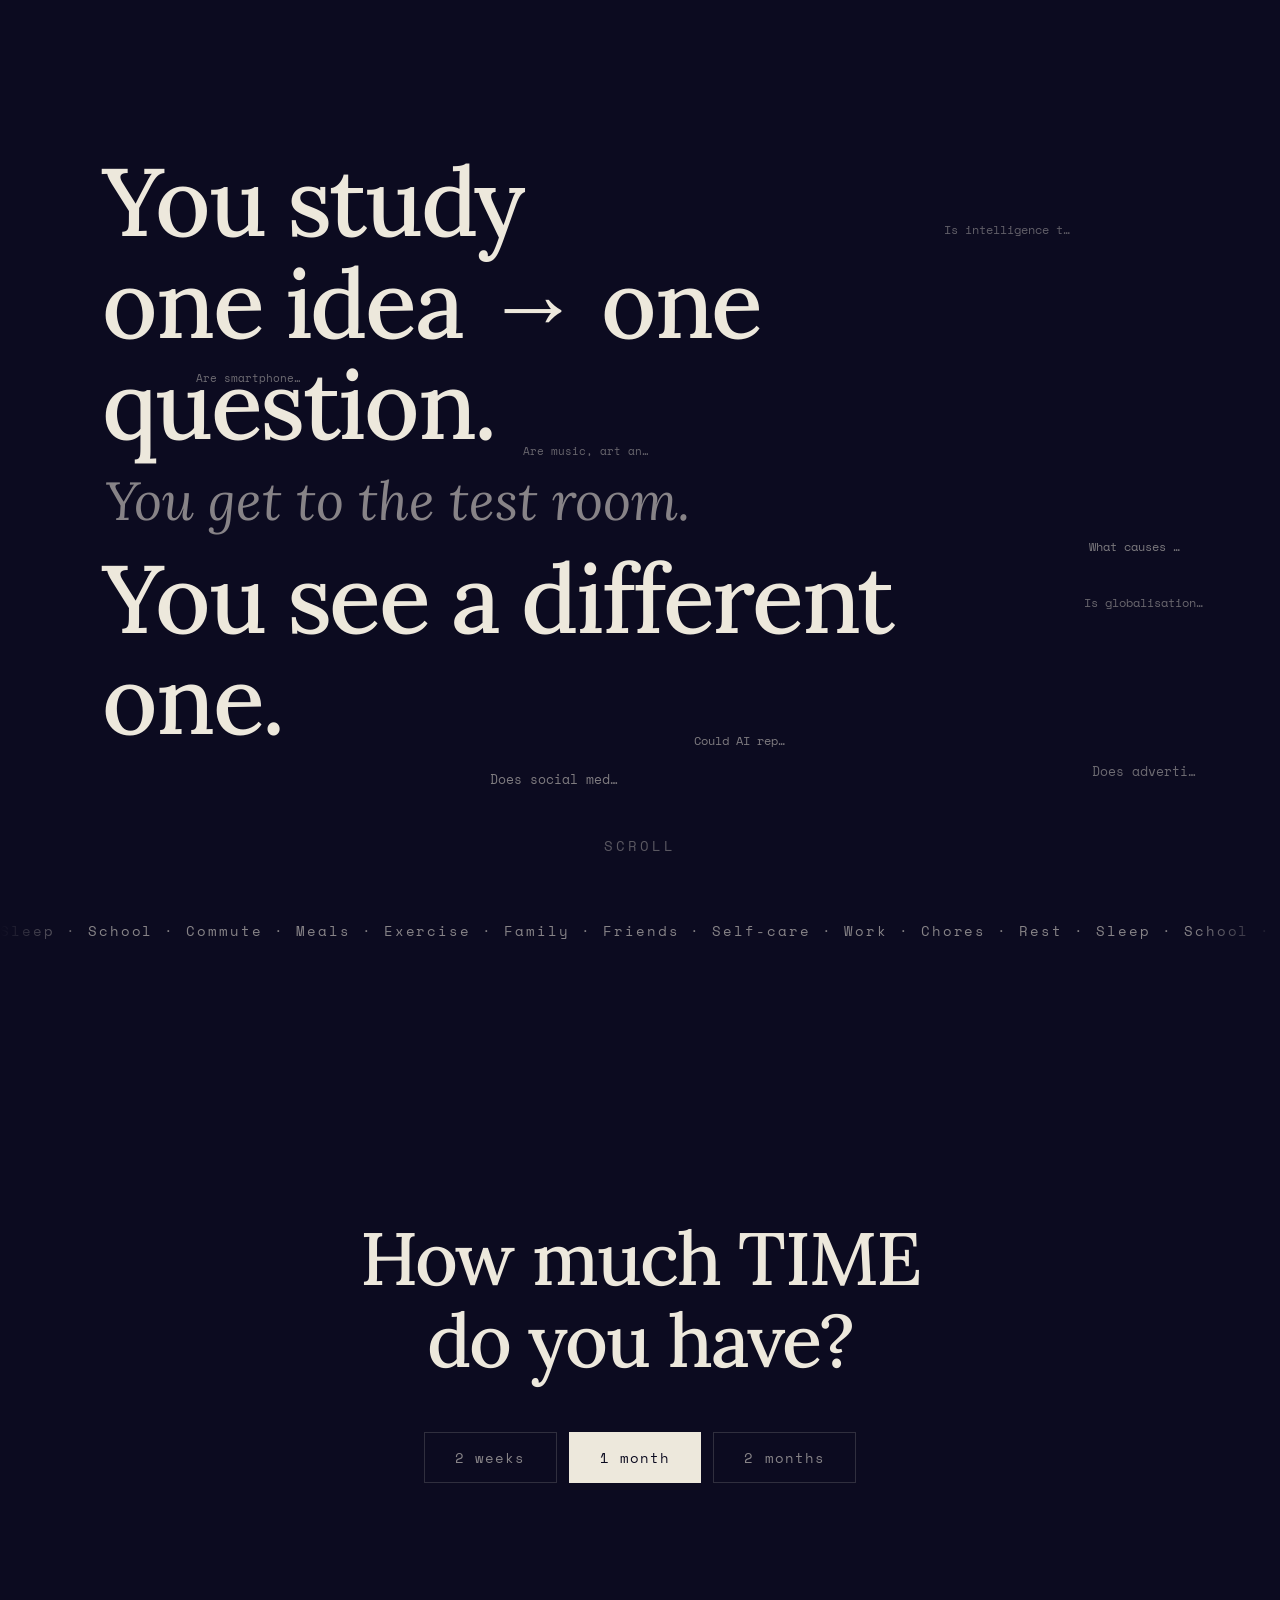
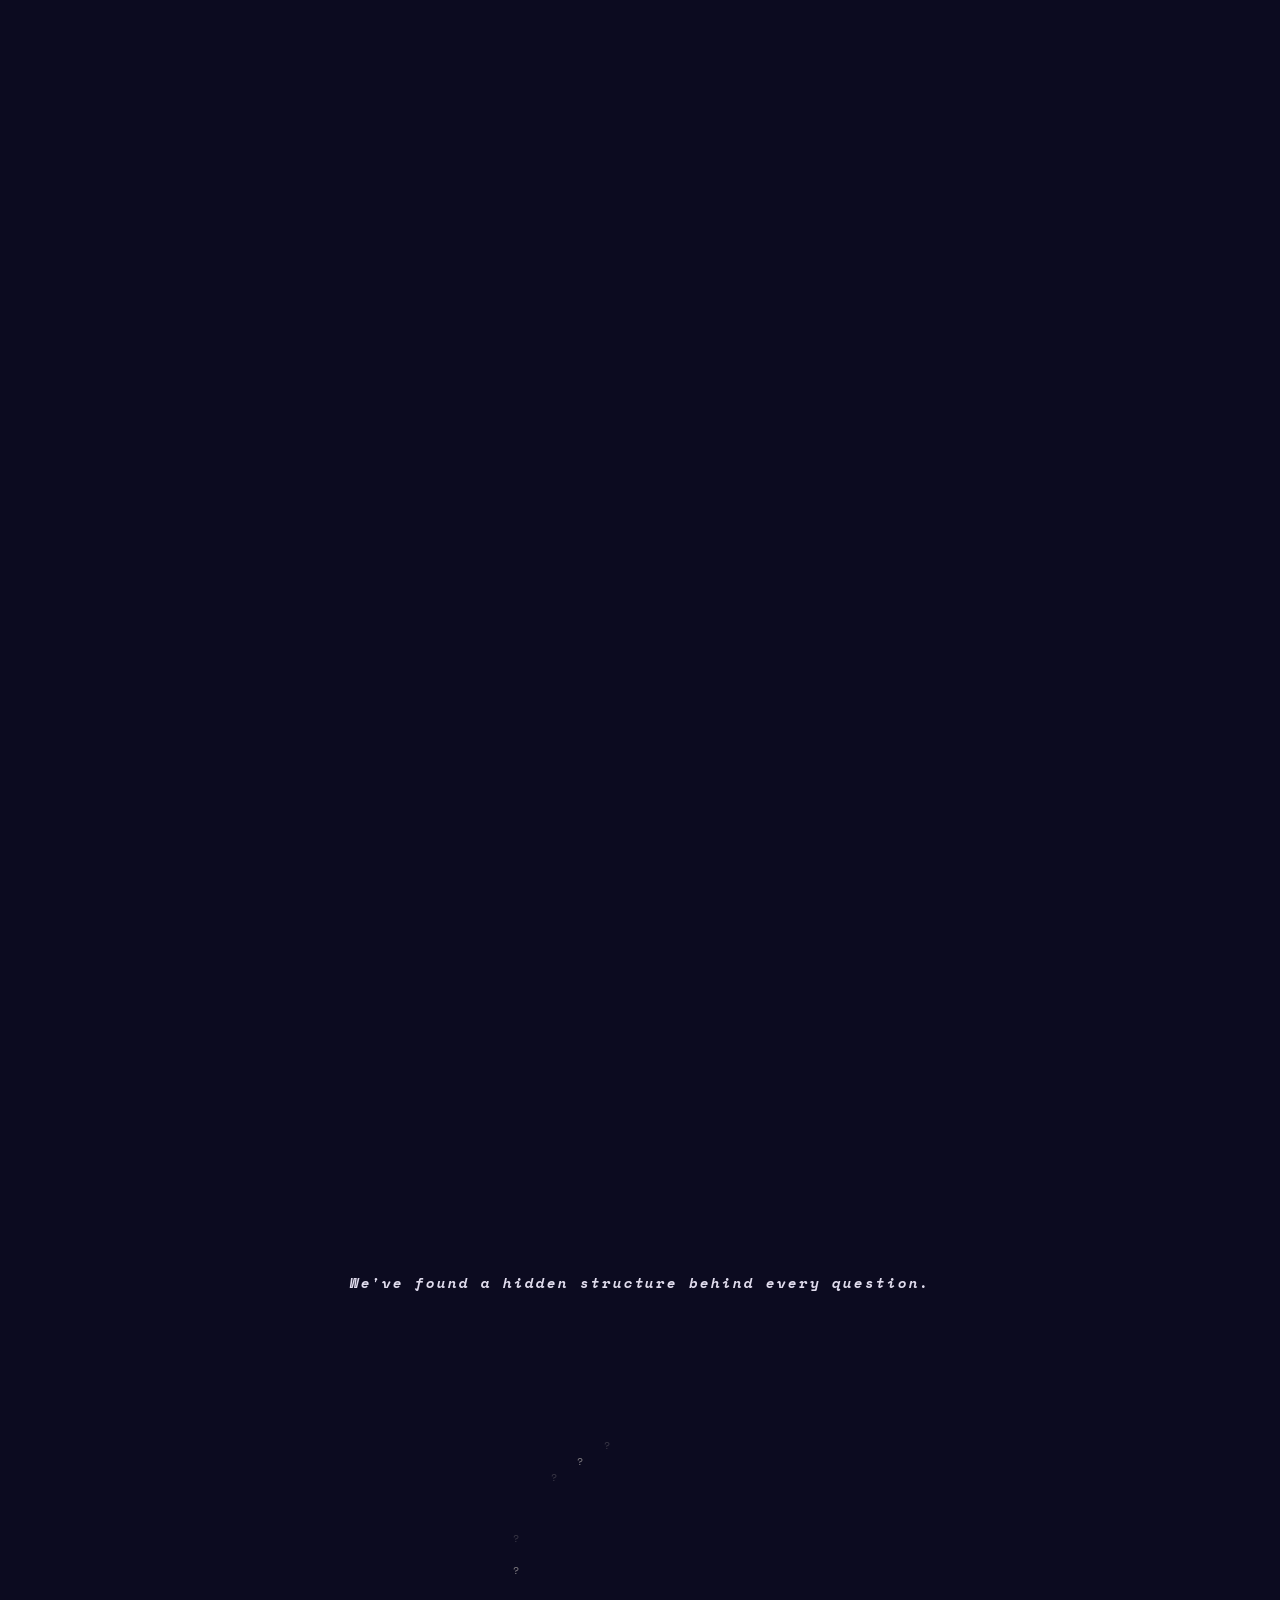
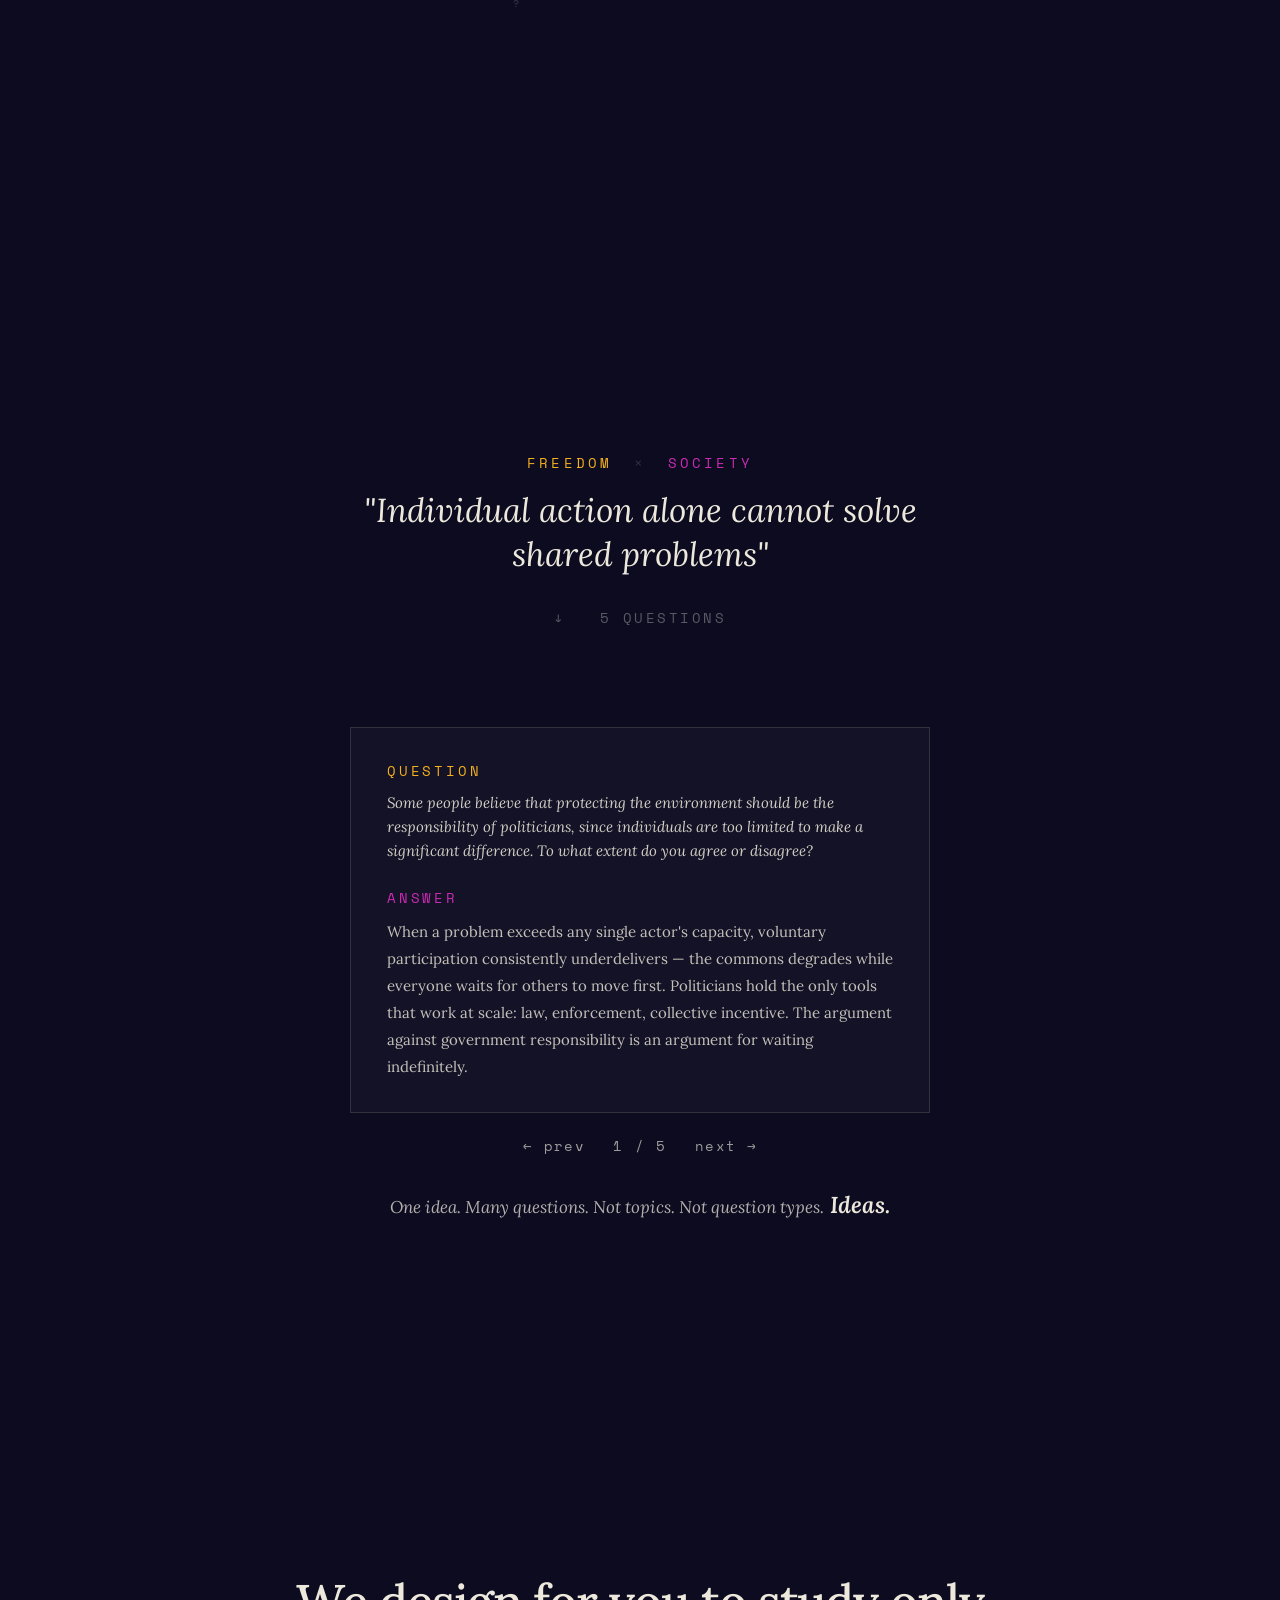
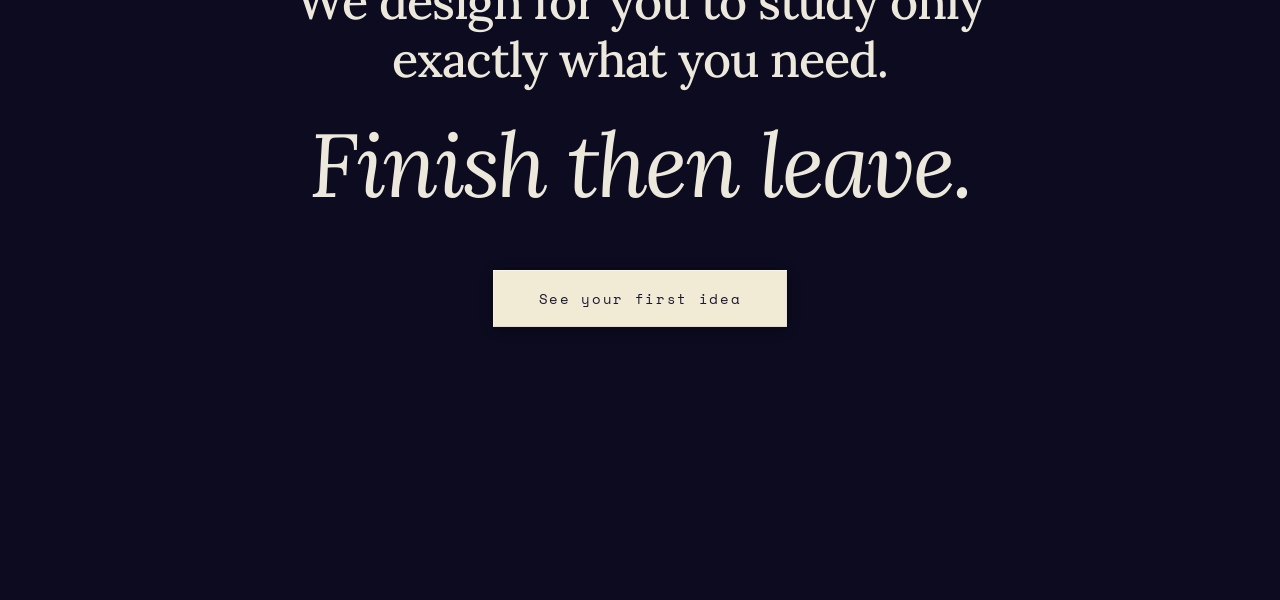
==== index.html @ 05ef92c5 "fix(ui): raise font floor to 14px, restore trap line break All 12-13px sizes → 14px; "You study" / "" ====
<!DOCTYPE html>
<html lang="en">
<head>
  <meta charset="UTF-8">
  <meta name="viewport" content="width=device-width, initial-scale=1.0">
  <title>Kaleido</title>
  <meta name="description" content="IELTS Writing Task 2: six forces, every question covered. A study plan built around the hidden structure underneath every exam question.">
  <meta property="og:type" content="website">
  <meta property="og:url" content="https://www.kaleido.study/">
  <meta property="og:title" content="Kaleido — IELTS Writing, structured.">
  <meta property="og:description" content="Hundreds of questions. Six forces. Now you know where everything belongs.">
  <meta name="twitter:card" content="summary">
  <meta name="twitter:title" content="Kaleido — IELTS Writing, structured.">
  <meta name="twitter:description" content="Hundreds of questions. Six forces. Now you know where everything belongs.">
  <link rel="preconnect" href="https://fonts.googleapis.com">
  <link rel="preconnect" href="https://fonts.gstatic.com" crossorigin>
  <link href="https://fonts.googleapis.com/css2?family=Lora:ital,wght@0,400;0,500;1,400;1,500&family=Space+Mono:ital,wght@0,400;0,700;1,400&display=swap" rel="stylesheet">
  <style>
    /* ══════════════════════════════════════════════════
       RESET & TOKENS
    ══════════════════════════════════════════════════ */
    *, *::before, *::after { box-sizing: border-box; margin: 0; padding: 0; }

    :root {
      --bg:        #0C0B20;
      --text:      #EDE8DC;
      --mid:       rgba(237,232,220,0.55);
      --dim:       rgba(237,232,220,0.35);
      --dimmer:    rgba(237,232,220,0.16);

      /* Force colors — first appear at ④ Snap */
      --freedom:     #F5B020;
      --technology:  #FF2D6A;
      --money:       #F26B2B;
      --environment: #00D4C0;
      --tradition:   #6B28BE;
      --society:     #CC2BB5;

      --serif: 'Lora', Georgia, serif;
      --mono:  'Space Mono', 'Courier New', monospace;
    }

    html { scroll-behavior: smooth; }

    body {
      background: var(--bg);
      color: var(--text);
      font-family: var(--serif);
      overflow-x: hidden;
      -webkit-font-smoothing: antialiased;
    }

    /* ══════════════════════════════════════════════════
       CANVAS LAYER  (particle system added Step 2)
    ══════════════════════════════════════════════════ */
    #canvas-layer {
      position: fixed;
      inset: 0;
      z-index: 0;
      pointer-events: none;
      opacity: 1;
      transition: opacity 1s ease;
    }
    #canvas-layer.dimmed { opacity: 0.35; }
    #canvas-layer.hidden { opacity: 0; }

    /* ══════════════════════════════════════════════════
       SECTIONS  — each exactly one viewport
    ══════════════════════════════════════════════════ */
    section {
      position: relative;
      z-index: 1;
      height: 100vh;
      display: flex;
      flex-direction: column;
      align-items: center;
      justify-content: center;
      overflow: hidden;
    }

    /* ══════════════════════════════════════════════════
       SCROLL REVEAL
    ══════════════════════════════════════════════════ */
    .reveal {
      opacity: 0;
      transform: translateY(18px);
      transition: opacity 0.75s ease, transform 0.75s ease;
    }
    .reveal.visible {
      opacity: 1;
      transform: none;
    }
    .reveal-delay-1 { transition-delay: 0.15s; }
    .reveal-delay-2 { transition-delay: 0.30s; }
    .reveal-delay-3 { transition-delay: 0.48s; }

    /* ══════════════════════════════════════════════════
       ① TRAP
    ══════════════════════════════════════════════════ */
    #trap {
      align-items: flex-start;
      padding: 0 max(8vw, 48px);
    }

    .trap-lines { max-width: 960px; }

    .trap-line { display: block; line-height: 1.06; }

    .trap-line--big {
      font-size: clamp(52px, 7.5vw, 110px);
      font-weight: 500;
      letter-spacing: -0.025em;
    }

    .trap-line--breath {
      font-size: clamp(30px, 4.2vw, 62px);
      font-style: italic;
      font-weight: 400;
      color: var(--mid);
      margin: 0.32em 0;
      padding-left: 0.05em;
    }

    .scroll-cue {
      position: absolute;
      bottom: 44px;
      left: 50%;
      transform: translateX(-50%);
      font-family: var(--mono);
      font-size: 14px;
      color: var(--dim);
      letter-spacing: 0.22em;
      text-transform: uppercase;
      animation: cue-pulse 2.8s ease-in-out infinite;
    }
    @keyframes cue-pulse {
      0%, 100% { opacity: 0.3; }
      50%       { opacity: 0.8; }
    }

    /* ══════════════════════════════════════════════════
       ② WOUND
    ══════════════════════════════════════════════════ */
    #wound { justify-content: center; }

    .ticker-rail {
      position: absolute;
      top: 0; left: 0; right: 0;
      padding: 20px 0;
      overflow: hidden;
      mask-image: linear-gradient(to right, transparent 0%, black 7%, black 93%, transparent 100%);
      -webkit-mask-image: linear-gradient(to right, transparent 0%, black 7%, black 93%, transparent 100%);
    }

    .ticker-track {
      display: inline-flex;
      white-space: nowrap;
      animation: ticker 26s linear infinite;
    }

    .ticker-item {
      font-family: var(--mono);
      font-size: 14px;
      letter-spacing: 0.14em;
      color: rgba(237,232,220,0.55);
    }

    @keyframes ticker { to { transform: translateX(-50%); } }

    .wound-body { text-align: center; padding: 0 6vw; }

    .wound-q {
      font-size: clamp(38px, 5.8vw, 78px);
      font-weight: 500;
      letter-spacing: -0.025em;
      line-height: 1.1;
      margin-bottom: 52px;
    }

    .time-btns {
      display: flex;
      gap: 12px;
      justify-content: center;
      flex-wrap: wrap;
    }

    .time-btn {
      font-family: var(--mono);
      font-size: 14px;
      letter-spacing: 0.08em;
      padding: 14px 30px;
      border: 1px solid var(--dimmer);
      background: transparent;
      color: var(--mid);
      cursor: pointer;
      outline: none;
      transition: border-color 0.18s, color 0.18s, background 0.18s;
    }
    .time-btn:hover { border-color: var(--mid); color: var(--text); }
    .time-btn.active {
      border-color: var(--text);
      background: var(--text);
      color: var(--bg);
    }

    /* ══════════════════════════════════════════════════
       ③ MEDICINE
    ══════════════════════════════════════════════════ */
    #medicine { justify-content: center; }

    .medicine-wrap { text-align: center; }

    .med-num {
      font-family: var(--mono);
      font-size: clamp(148px, 24vw, 300px);
      font-weight: 700;
      line-height: 0.82;
      display: block;
      transition: opacity 0.18s;
    }

    .med-label {
      font-size: clamp(20px, 2.8vw, 42px);
      font-style: italic;
      color: var(--mid);
      margin-top: 22px;
    }

    .med-table {
      margin-top: 68px;
      font-family: var(--mono);
      font-size: 14px;
      letter-spacing: 0.07em;
      display: flex;
      flex-direction: column;
      gap: 13px;
    }

    .med-row { color: rgba(237,232,220,0.32); transition: color 0.4s; }
    .med-row.active { color: var(--text); }

    /* ══════════════════════════════════════════════════
       ④ SNAP
    ══════════════════════════════════════════════════ */
    #snap { gap: 36px; padding: 0 4vw; }

    .snap-eyebrow {
      font-family: var(--mono);
      font-size: 14px;
      letter-spacing: 0.14em;
      color: rgb(224, 220, 237);
      font-weight: 700;
      font-style: italic;
      text-align: center;
    }

    .hex-wrap {
      width: min(500px, 86vw);
      height: min(500px, 86vw);
    }

    /* ══════════════════════════════════════════════════
       ⑤ ONE IDEA
    ══════════════════════════════════════════════════ */
    #one-idea {
      justify-content: flex-start;
      padding: 0;
    }

    .idea-anchor {
      width: 100%;
      flex-shrink: 0;
      padding: 52px max(6vw, 40px) 20px;
      text-align: center;
    }

    .idea-bridge {
      font-family: var(--mono);
      font-size: 14px;
      letter-spacing: 0.18em;
      color: var(--dim);
      text-align: center;
      padding: 10px 0 18px;
      text-transform: uppercase;
    }

    .idea-force-label {
      font-family: var(--mono);
      font-size: 14px;
      letter-spacing: 0.22em;
      text-transform: uppercase;
      color: var(--dim);
      margin-bottom: 16px;
    }
    .force-freedom { color: var(--freedom); }
    .force-society  { color: var(--society); }

    .idea-statement {
      font-size: clamp(19px, 2.6vw, 34px);
      font-style: italic;
      line-height: 1.32;
      max-width: 620px;
      margin: 0 auto;
    }

    .idea-lower {
      flex: 1;
      display: flex;
      flex-direction: column;
      align-items: center;
      justify-content: center;
      padding: 28px max(6vw, 40px) 24px;
      width: 100%;
      overflow: hidden;
    }

    .card-viewport { width: min(580px, 100%); }

    .idea-card {
      border: 1px solid rgba(237,232,220,0.14);
      background: rgba(237,232,220,0.03);
      padding: 32px 36px;
      cursor: grab;
      user-select: none;
      transition: opacity 0.22s, transform 0.22s;
    }
    .idea-card:active { cursor: grabbing; }

    .card-lbl {
      font-family: var(--mono);
      font-size: 14px;
      letter-spacing: 0.2em;
      text-transform: uppercase;
      margin-bottom: 10px;
    }
    .card-lbl.lbl-q { color: var(--freedom); }
    .card-lbl.lbl-a { color: var(--society); }

    .card-q {
      font-size: 15px;
      font-style: italic;
      line-height: 1.6;
      color: rgba(237,232,220,0.88);
      margin-bottom: 24px;
    }

    .card-a {
      font-size: 15px;
      line-height: 1.8;
      color: rgba(237,232,220,0.82);
    }

    .card-nav {
      display: flex;
      align-items: center;
      justify-content: center;
      gap: 20px;
      margin-top: 18px;
    }

    .card-arrow {
      font-family: var(--mono);
      font-size: 14px;
      color: rgba(237,232,220,0.65);
      background: none;
      border: none;
      cursor: pointer;
      padding: 4px 8px;
      letter-spacing: 0.1em;
      transition: color 0.15s;
    }
    .card-arrow:hover { color: var(--text); }

    .card-count {
      font-family: var(--mono);
      font-size: 14px;
      color: rgba(237,232,220,0.65);
      letter-spacing: 0.12em;
    }

    .idea-tagline {
      margin-top: 28px;
      font-size: 17px;
      font-style: italic;
      color: rgba(237,232,220,0.75);
      text-align: center;
      opacity: 0;
      transform: none;
      transition: opacity 0.5s ease;
      line-height: 1.5;
    }
    .idea-tagline em {
      font-style: italic;
      font-size: 23px;
      font-weight: 500;
      color: var(--text);
      margin-left: 2px;
    }

    /* ══════════════════════════════════════════════════
       ⑥ RELEASE
    ══════════════════════════════════════════════════ */
    #release { text-align: center; padding: 0 6vw; }

    .release-p1 {
      font-size: clamp(26px, 3.8vw, 54px);
      font-weight: 500;
      letter-spacing: -0.022em;
      line-height: 1.18;
      max-width: 840px;
      text-wrap: pretty;
    }

    .release-p2 {
      font-size: clamp(44px, 7vw, 96px);
      font-weight: 400;
      font-style: italic;
      letter-spacing: -0.03em;
      line-height: 1;
      margin-top: 32px;
    }

    .release-note {
      font-size: 15px;
      color: rgba(237,232,220,0.72);
      line-height: 1.7;
      margin-top: 48px;
      max-width: 360px;
      font-style: italic;
    }

    .release-cta {
      display: inline-block;
      margin-top: 60px;
      font-family: var(--mono);
      font-size: 14px;
      letter-spacing: 0.12em;
      padding: 18px 46px;
      border: none;
      cursor: pointer;
      background: #F1EAD5;
      color: #1A1830;
      /* Papery feel */
      box-shadow:
        0 2px 12px rgba(0,0,0,0.3),
        inset 0 1px 0 rgba(255,255,255,0.55),
        inset 0 -1px 0 rgba(0,0,0,0.07),
        inset 1px 0 0 rgba(255,255,255,0.25),
        inset -1px 0 0 rgba(0,0,0,0.04);
      transition: background 0.2s, transform 0.12s, box-shadow 0.2s;
    }
    .release-cta:hover {
      background: #F8F2E5;
      transform: translateY(-1px);
      box-shadow:
        0 4px 18px rgba(0,0,0,0.35),
        inset 0 1px 0 rgba(255,255,255,0.6),
        inset 0 -1px 0 rgba(0,0,0,0.06);
    }
    .release-cta:active { transform: translateY(0); }

  </style>
</head>
<body>

  <!-- Canvas — particle system injected in Step 2 -->
  <canvas id="canvas-layer"></canvas>

  <!-- ━━━━━━━━━━━━━━━━━━━━━━━━━━━━━━━━━━━━━━━━━━━━━
       ① TRAP
  ━━━━━━━━━━━━━━━━━━━━━━━━━━━━━━━━━━━━━━━━━━━━━ -->
  <section id="trap" data-screen-label="01 Trap">
    <div class="trap-lines">
      <span class="trap-line trap-line--big reveal">You study<br>one idea → one question.</span>
      <span class="trap-line trap-line--breath reveal reveal-delay-1">You get to the test room.</span>
      <span class="trap-line trap-line--big reveal reveal-delay-2">You see a different one.</span>
    </div>
    <span class="scroll-cue">scroll</span>
  </section>

  <!-- ━━━━━━━━━━━━━━━━━━━━━━━━━━━━━━━━━━━━━━━━━━━━━
       ② WOUND
  ━━━━━━━━━━━━━━━━━━━━━━━━━━━━━━━━━━━━━━━━━━━━━ -->
  <section id="wound" data-screen-label="02 Wound">
    <div class="ticker-rail">
      <div class="ticker-track" id="ticker-track"></div>
    </div>

    <div class="wound-body">
      <h2 class="wound-q reveal">How much TIME<br>do you have?</h2>
      <div class="time-btns reveal reveal-delay-1">
        <button class="time-btn" data-weeks="2" data-ideas="10" data-pct="50">2 weeks</button>
        <button class="time-btn active" data-weeks="4" data-ideas="25" data-pct="80">1 month</button>
        <button class="time-btn" data-weeks="8" data-ideas="50" data-pct="90">2 months</button>
      </div>
    </div>
  </section>

  <!-- ━━━━━━━━━━━━━━━━━━━━━━━━━━━━━━━━━━━━━━━━━━━━━
       ③ MEDICINE
  ━━━━━━━━━━━━━━━━━━━━━━━━━━━━━━━━━━━━━━━━━━━━━ -->
  <section id="medicine" data-screen-label="03 Medicine">
    <canvas id="med-canvas" style="position:absolute;inset:0;width:100%;height:100%;pointer-events:none;z-index:0;"></canvas>
    <div class="medicine-wrap" style="position:relative;z-index:1;">
      <span class="med-num" id="med-num" style="opacity:0;transition:opacity 0.8s ease;">25</span>
      <div class="med-label" id="med-label" style="opacity:0;transition:opacity 0.8s ease 0.3s;">ideas. That’s your plan.</div>
      <div class="med-table" id="med-table-el" style="opacity:0;transition:opacity 0.6s ease;">
        <div class="med-row" data-weeks="2">2 weeks &nbsp;→&nbsp; 10 ideas &nbsp;→&nbsp; 50% of questions</div>
        <div class="med-row active" data-weeks="4">Your 1-month study plan to answer 80% of questions</div>
        <div class="med-row" data-weeks="8">2 months &nbsp;→&nbsp; 50 ideas &nbsp;→&nbsp; 90% of questions</div>
      </div>
    </div>
  </section>

  <!-- ━━━━━━━━━━━━━━━━━━━━━━━━━━━━━━━━━━━━━━━━━━━━━
       ④ SNAP  — the kinetic centrepiece (static for Step 1)
  ━━━━━━━━━━━━━━━━━━━━━━━━━━━━━━━━━━━━━━━━━━━━━ -->
  <section id="snap" data-screen-label="04 Snap">
    <p class="snap-eyebrow reveal">We've found a hidden structure behind every question.</p>

    <div class="hex-wrap reveal reveal-delay-1">
      <!-- viewBox: 600×600, center (300,300), pointy-top, R=210 -->
      <svg id="hex-svg" viewBox="-60 -20 720 660" xmlns="http://www.w3.org/2000/svg" style="width:100%;height:100%;overflow:visible;">

        <!-- ─── Spokes (draw outward from center) ─── -->
        <line class="hex-spoke" data-d="0"  x1="300" y1="300" x2="300" y2="90"  stroke="rgba(237,232,220,0.18)" stroke-width="1" stroke-dasharray="220" stroke-dashoffset="220" fill="none"/>
        <line class="hex-spoke" data-d="1"  x1="300" y1="300" x2="472" y2="195" stroke="rgba(237,232,220,0.18)" stroke-width="1" stroke-dasharray="220" stroke-dashoffset="220" fill="none"/>
        <line class="hex-spoke" data-d="2"  x1="300" y1="300" x2="472" y2="405" stroke="rgba(237,232,220,0.18)" stroke-width="1" stroke-dasharray="220" stroke-dashoffset="220" fill="none"/>
        <line class="hex-spoke" data-d="3"  x1="300" y1="300" x2="300" y2="510" stroke="rgba(237,232,220,0.18)" stroke-width="1" stroke-dasharray="220" stroke-dashoffset="220" fill="none"/>
        <line class="hex-spoke" data-d="4"  x1="300" y1="300" x2="128" y2="405" stroke="rgba(237,232,220,0.18)" stroke-width="1" stroke-dasharray="220" stroke-dashoffset="220" fill="none"/>
        <line class="hex-spoke" data-d="5"  x1="300" y1="300" x2="128" y2="195" stroke="rgba(237,232,220,0.18)" stroke-width="1" stroke-dasharray="220" stroke-dashoffset="220" fill="none"/>

        <!-- ─── Hexagon edges (6 individual lines) ─── -->
        <line class="hex-edge" data-d="0" x1="300" y1="90"  x2="472" y2="195" stroke="rgba(237,232,220,0.28)" stroke-width="1.5" stroke-dasharray="220" stroke-dashoffset="220" fill="none"/>
        <line class="hex-edge" data-d="1" x1="472" y1="195" x2="472" y2="405" stroke="rgba(237,232,220,0.28)" stroke-width="1.5" stroke-dasharray="220" stroke-dashoffset="220" fill="none"/>
        <line class="hex-edge" data-d="2" x1="472" y1="405" x2="300" y2="510" stroke="rgba(237,232,220,0.28)" stroke-width="1.5" stroke-dasharray="220" stroke-dashoffset="220" fill="none"/>
        <line class="hex-edge" data-d="3" x1="300" y1="510" x2="128" y2="405" stroke="rgba(237,232,220,0.28)" stroke-width="1.5" stroke-dasharray="220" stroke-dashoffset="220" fill="none"/>
        <line class="hex-edge" data-d="4" x1="128" y1="405" x2="128" y2="195" stroke="rgba(237,232,220,0.28)" stroke-width="1.5" stroke-dasharray="220" stroke-dashoffset="220" fill="none"/>
        <line class="hex-edge" data-d="5" x1="128" y1="195" x2="300" y2="90"  stroke="rgba(237,232,220,0.28)" stroke-width="1.5" stroke-dasharray="220" stroke-dashoffset="220" fill="none"/>

        <!-- ─── Inner ring ─── -->
        <polygon class="hex-inner" points="300,142 440,222 440,378 300,458 160,378 160,222"
          fill="none" stroke="rgba(237,232,220,0.07)" stroke-width="1" opacity="0"/>

        <!-- ─── ? marks on each edge ─── -->
        <!-- Freedom→Tech -->
        <text class="hex-qmark" data-e="0" x="348" y="119" font-family="Space Mono,monospace" font-size="14" fill="rgba(237,232,220,0.35)" text-anchor="middle" dominant-baseline="middle" opacity="0">?</text>
        <text class="hex-qmark" data-e="0" x="386" y="142" font-family="Space Mono,monospace" font-size="14" fill="rgba(237,232,220,0.55)" text-anchor="middle" dominant-baseline="middle" opacity="0">?</text>
        <text class="hex-qmark" data-e="0" x="424" y="166" font-family="Space Mono,monospace" font-size="14" fill="rgba(237,232,220,0.35)" text-anchor="middle" dominant-baseline="middle" opacity="0">?</text>
        <!-- Tech→Money -->
        <text class="hex-qmark" data-e="1" x="479" y="253" font-family="Space Mono,monospace" font-size="14" fill="rgba(237,232,220,0.35)" text-anchor="middle" dominant-baseline="middle" opacity="0">?</text>
        <text class="hex-qmark" data-e="1" x="479" y="300" font-family="Space Mono,monospace" font-size="14" fill="rgba(237,232,220,0.55)" text-anchor="middle" dominant-baseline="middle" opacity="0">?</text>
        <text class="hex-qmark" data-e="1" x="479" y="347" font-family="Space Mono,monospace" font-size="14" fill="rgba(237,232,220,0.35)" text-anchor="middle" dominant-baseline="middle" opacity="0">?</text>
        <!-- Money→Env -->
        <text class="hex-qmark" data-e="2" x="424" y="434" font-family="Space Mono,monospace" font-size="14" fill="rgba(237,232,220,0.35)" text-anchor="middle" dominant-baseline="middle" opacity="0">?</text>
        <text class="hex-qmark" data-e="2" x="386" y="457" font-family="Space Mono,monospace" font-size="14" fill="rgba(237,232,220,0.55)" text-anchor="middle" dominant-baseline="middle" opacity="0">?</text>
        <text class="hex-qmark" data-e="2" x="348" y="480" font-family="Space Mono,monospace" font-size="14" fill="rgba(237,232,220,0.35)" text-anchor="middle" dominant-baseline="middle" opacity="0">?</text>
        <!-- Env→Tradition -->
        <text class="hex-qmark" data-e="3" x="252" y="480" font-family="Space Mono,monospace" font-size="14" fill="rgba(237,232,220,0.35)" text-anchor="middle" dominant-baseline="middle" opacity="0">?</text>
        <text class="hex-qmark" data-e="3" x="214" y="457" font-family="Space Mono,monospace" font-size="14" fill="rgba(237,232,220,0.55)" text-anchor="middle" dominant-baseline="middle" opacity="0">?</text>
        <text class="hex-qmark" data-e="3" x="176" y="434" font-family="Space Mono,monospace" font-size="14" fill="rgba(237,232,220,0.35)" text-anchor="middle" dominant-baseline="middle" opacity="0">?</text>
        <!-- Tradition→Society -->
        <text class="hex-qmark" data-e="4" x="121" y="347" font-family="Space Mono,monospace" font-size="14" fill="rgba(237,232,220,0.35)" text-anchor="middle" dominant-baseline="middle" opacity="0">?</text>
        <text class="hex-qmark" data-e="4" x="121" y="300" font-family="Space Mono,monospace" font-size="14" fill="rgba(237,232,220,0.55)" text-anchor="middle" dominant-baseline="middle" opacity="0">?</text>
        <text class="hex-qmark" data-e="4" x="121" y="253" font-family="Space Mono,monospace" font-size="14" fill="rgba(237,232,220,0.35)" text-anchor="middle" dominant-baseline="middle" opacity="0">?</text>
        <!-- Society→Freedom -->
        <text class="hex-qmark" data-e="5" x="176" y="166" font-family="Space Mono,monospace" font-size="14" fill="rgba(237,232,220,0.35)" text-anchor="middle" dominant-baseline="middle" opacity="0">?</text>
        <text class="hex-qmark" data-e="5" x="214" y="142" font-family="Space Mono,monospace" font-size="14" fill="rgba(237,232,220,0.55)" text-anchor="middle" dominant-baseline="middle" opacity="0">?</text>
        <text class="hex-qmark" data-e="5" x="252" y="119" font-family="Space Mono,monospace" font-size="14" fill="rgba(237,232,220,0.35)" text-anchor="middle" dominant-baseline="middle" opacity="0">?</text>

        <!-- ─── Human Flourishing at center ─── -->
        <g id="hex-human" transform="translate(300,300)" stroke="rgba(237,232,220,0.7)" stroke-width="2" stroke-linecap="round" fill="none" opacity="0">
          <circle cx="0" cy="-20" r="7"/>
          <line x1="0" y1="-13" x2="0" y2="8"/>
          <line x1="-10" y1="-3" x2="10" y2="-3"/>
          <line x1="0" y1="8" x2="-8" y2="24"/>
          <line x1="0" y1="8" x2="8" y2="24"/>
        </g>

        <!-- ─── Vertex circles (with icons) ─── -->

        <!-- FREEDOM  (300,90)  #F5B020 -->
        <g class="hex-vertex" data-vi="0" opacity="0" style="transform-origin:50% 50%;transform-box:fill-box;">
          <circle cx="300" cy="90" r="25" fill="#F5B020"/>
          <g transform="translate(300,90)" stroke="#0C0B20" stroke-width="2.2" stroke-linecap="round" fill="none">
            <circle cx="0" cy="-8" r="4.5" stroke="#0C0B20"/>
            <line x1="0" y1="-3.5" x2="0" y2="7"/>
            <line x1="-6" y1="0" x2="6" y2="0"/>
            <line x1="0" y1="7" x2="-5" y2="16"/>
            <line x1="0" y1="7" x2="5" y2="16"/>
          </g>
        </g>
        <!-- TECHNOLOGY  (472,195)  #FF2D6A -->
        <g class="hex-vertex" data-vi="1" opacity="0" style="transform-origin:50% 50%;transform-box:fill-box;">
          <circle cx="472" cy="195" r="25" fill="#FF2D6A"/>
          <g transform="translate(472,195)" stroke="#0C0B20" stroke-width="2.2" stroke-linecap="round" fill="none">
            <rect x="-6.5" y="-11" width="13" height="22" rx="2.5" stroke="#0C0B20"/>
            <line x1="-2" y1="7.5" x2="2" y2="7.5"/>
          </g>
        </g>
        <!-- MONEY  (472,405)  #F26B2B -->
        <g class="hex-vertex" data-vi="2" opacity="0" style="transform-origin:50% 50%;transform-box:fill-box;">
          <circle cx="472" cy="405" r="25" fill="#F26B2B"/>
          <g transform="translate(472,405)" stroke="#0C0B20" stroke-width="2" stroke-linecap="round" stroke-linejoin="round" fill="none">
            <path d="M-9,-7 L-6,-7 L-3,5 L7,5"/>
            <path d="M-4,-3 L8,-3 L7,5 L-3,5"/>
            <circle cx="-1" cy="9" r="2.2" fill="#0C0B20" stroke="none"/>
            <circle cx="6"  cy="9" r="2.2" fill="#0C0B20" stroke="none"/>
          </g>
        </g>
        <!-- ENVIRONMENT  (300,510)  #00D4C0 -->
        <g class="hex-vertex" data-vi="3" opacity="0" style="transform-origin:50% 50%;transform-box:fill-box;">
          <circle cx="300" cy="510" r="25" fill="#00D4C0"/>
          <g transform="translate(300,510)" fill="#0C0B20">
            <polygon points="0,-13 -9,4 9,4"/>
            <rect x="-2.5" y="4" width="5" height="8" rx="1"/>
          </g>
        </g>
        <!-- TRADITION  (128,405)  #6B28BE -->
        <g class="hex-vertex" data-vi="4" opacity="0" style="transform-origin:50% 50%;transform-box:fill-box;">
          <circle cx="128" cy="405" r="25" fill="#6B28BE"/>
          <g transform="translate(128,405)" fill="#0C0B20">
            <path d="M0,-13 L3.2,-3.2 L13,0 L3.2,3.2 L0,13 L-3.2,3.2 L-13,0 L-3.2,-3.2 Z"/>
          </g>
        </g>
        <!-- SOCIETY  (128,195)  #CC2BB5 -->
        <g class="hex-vertex" data-vi="5" opacity="0" style="transform-origin:50% 50%;transform-box:fill-box;">
          <circle cx="128" cy="195" r="25" fill="#CC2BB5"/>
          <g transform="translate(128,195)" fill="#0C0B20">
            <polygon points="0,-12 2.8,-3.9 11.4,-3.7 4.6,1.5 7.1,9.8 0,4.5 -7.1,9.8 -4.6,1.5 -11.4,-3.7 -2.8,-3.9"/>
          </g>
        </g>

        <!-- ─── Force labels ─── -->
        <text class="hex-label" data-li="0" x="300" y="50"  font-family="Space Mono,monospace" font-size="14" fill="#F5B020" text-anchor="middle" letter-spacing="0.18em" opacity="0">FREEDOM</text>
        <text class="hex-label" data-li="1" x="518" y="191" font-family="Space Mono,monospace" font-size="14" fill="#FF2D6A" text-anchor="start"  letter-spacing="0.18em" opacity="0">TECH</text>
        <text class="hex-label" data-li="2" x="518" y="401" font-family="Space Mono,monospace" font-size="14" fill="#F26B2B" text-anchor="start"  letter-spacing="0.18em" opacity="0">MONEY</text>
        <text class="hex-label" data-li="3" x="300" y="554" font-family="Space Mono,monospace" font-size="14" fill="#00D4C0" text-anchor="middle" letter-spacing="0.18em" opacity="0">ENVIRONMENT</text>
        <text class="hex-label" data-li="4" x="82"  y="401" font-family="Space Mono,monospace" font-size="14" fill="#6B28BE" text-anchor="end"    letter-spacing="0.18em" opacity="0">TRADITION</text>
        <text class="hex-label" data-li="5" x="82"  y="191" font-family="Space Mono,monospace" font-size="14" fill="#CC2BB5" text-anchor="end"    letter-spacing="0.18em" opacity="0">SOCIETY</text>

      </svg>
    </div>
  </section>

  <!-- ━━━━━━━━━━━━━━━━━━━━━━━━━━━━━━━━━━━━━━━━━━━━━
       ⑤ ONE IDEA
  ━━━━━━━━━━━━━━━━━━━━━━━━━━━━━━━━━━━━━━━━━━━━━ -->
  <section id="one-idea" data-screen-label="05 One Idea">

    <!-- Fixed anchor top half -->
    <div class="idea-anchor">
      <div class="idea-force-label">
        <span class="force-freedom">Freedom</span>
        <span style="margin:0 10px;color:var(--dimmer)">×</span>
        <span class="force-society">Society</span>
      </div>
      <div class="idea-statement">"Individual action alone cannot solve shared problems"</div>
    </div>

    <div class="idea-bridge">↓ &nbsp; 5 questions</div>

    <!-- Swipeable bottom half -->
    <div class="idea-lower">
      <div class="card-viewport">
        <div class="idea-card" id="idea-card">
          <div class="card-lbl lbl-q">Question</div>
          <div class="card-q" id="card-q"></div>
          <div class="card-lbl lbl-a">Answer</div>
          <div class="card-a" id="card-a"></div>
        </div>

        <div class="card-nav">
          <button class="card-arrow" id="card-prev">← prev</button>
          <span class="card-count" id="card-count">1 / 5</span>
          <button class="card-arrow" id="card-next">next →</button>
        </div>
      </div>

      <div class="idea-tagline" id="idea-tagline" style="font-family: Lora">
        One idea. Many questions. Not topics. Not question types. <em style="font-weight: 600">Ideas.</em>
      </div>
    </div>
  </section>

  <!-- ━━━━━━━━━━━━━━━━━━━━━━━━━━━━━━━━━━━━━━━━━━━━━
       ⑥ RELEASE
  ━━━━━━━━━━━━━━━━━━━━━━━━━━━━━━━━━━━━━━━━━━━━━ -->
  <section id="release" data-screen-label="06 Release">
    <p class="release-p1 reveal">We design for you to study only exactly what you need.</p>
    <p class="release-p2 reveal reveal-delay-1">Finish then leave.</p>
    <button class="release-cta reveal reveal-delay-3" id="cta-btn">See your first idea</button>
  </section>

  <script>
    /* ══════════════════════════════════════════════════
       STATE
    ══════════════════════════════════════════════════ */
    let selWeeks = 4, selIdeas = 25, selPct = 80;

    /* ══════════════════════════════════════════════════
       TICKER
    ══════════════════════════════════════════════════ */
    (function buildTicker() {
      const items = ['Sleep','School','Commute','Meals','Exercise','Family',
                     'Friends','Self-care','Work','Chores','Rest'];
      const chunk = items.join(' · ') + ' · ';
      // Two identical halves → animation at -50% returns to visual start
      const half  = chunk.repeat(4);
      const track = document.getElementById('ticker-track');
      track.innerHTML =
        `<span class="ticker-item">${half}</span>` +
        `<span class="ticker-item">${half}</span>`;
    })();

    /* ══════════════════════════════════════════════════
       TIME SELECTION
    ══════════════════════════════════════════════════ */
    document.querySelectorAll('.time-btn').forEach(btn => {
      btn.addEventListener('click', () => {
        document.querySelectorAll('.time-btn').forEach(b => b.classList.remove('active'));
        btn.classList.add('active');
        selWeeks = +btn.dataset.weeks;
        selIdeas = +btn.dataset.ideas;
        selPct   = +btn.dataset.pct;
        flashNumber();
        syncTable();
      });
    });

    function flashNumber() {
      const el = document.getElementById('med-num');
      el.style.opacity = '0';
      setTimeout(() => { el.textContent = selIdeas; el.style.opacity = '1'; }, 180);
    }

    function syncTable() {
      document.querySelectorAll('.med-row').forEach(r => {
        r.classList.toggle('active', +r.dataset.weeks === selWeeks);
      });
    }

    /* ══════════════════════════════════════════════════
       CARD DECK  (⑤ One Idea)
    ══════════════════════════════════════════════════ */
    const CARDS = [
      {
        q: 'Some people believe that protecting the environment should be the responsibility of politicians, since individuals are too limited to make a significant difference. To what extent do you agree or disagree?',
        a: 'When a problem exceeds any single actor\'s capacity, voluntary participation consistently underdelivers — the commons degrades while everyone waits for others to move first. Politicians hold the only tools that work at scale: law, enforcement, collective incentive. The argument against government responsibility is an argument for waiting indefinitely.'
      },
      {
        q: 'Research shows that the transportation of goods and people is now one of the biggest sources of pollution worldwide. Some people believe that managing this pollution is the responsibility of governments, while others believe it is up to individuals. Discuss both views and give your opinion.',
        a: 'Individual choices aggregate slowly and unevenly. Governments design the infrastructure that shapes those choices — roads, transit networks, emissions standards. The lever that moves behavior at scale is the system, not the choices made within it. Waiting for voluntary behavior to shift is waiting for the problem to solve itself.'
      },
      {
        q: 'Governments should limit the amount of waste produced by households. Do you agree or disagree?',
        a: 'Household waste is a downstream symptom. Setting limits there leaves the upstream causes — packaging design, manufacturer incentives, retail practice — untouched. Effective policy reaches further back in the chain. Limiting only household output is precision without leverage.'
      },
      {
        q: 'Governments should regulate the internet to protect people from harmful content. To what extent do you agree or disagree?',
        a: 'Platforms that operate at the scale of public infrastructure carry public consequences. The question is not whether to regulate but how: content rules that protect without silencing legitimate speech require precision most current proposals lack. Regulation is inevitable; the design of it is the debate.'
      },
      {
        q: 'Some believe that young people under 18 who commit a crime should receive education rather than punishment. To what extent do you agree or disagree?',
        a: 'Punishment assumes a self that has already formed. Young people are still forming theirs. Education at the point of first offense is the highest-leverage intervention available — a criminal record at 16 is a structural disadvantage that follows a person for decades. Education costs less and delivers more.'
      }
    ];

    let cardIdx   = 0;
    let swiped    = false;
    let dragStart = null;
    let dragDx    = 0;

    const cardEl    = document.getElementById('idea-card');
    const cardQ     = document.getElementById('card-q');
    const cardA     = document.getElementById('card-a');
    const cardCount = document.getElementById('card-count');
    const tagline   = document.getElementById('idea-tagline');

    function renderCard(idx, dir) {
      const c = CARDS[idx];
      const fromX = dir > 0 ? 28 : -28;

      cardEl.style.transition = 'opacity 0.18s, transform 0.18s';
      cardEl.style.opacity    = '0';
      cardEl.style.transform  = `translateX(${-fromX}px)`;

      setTimeout(() => {
        cardQ.textContent = c.q;
        cardA.textContent = c.a;
        cardCount.textContent = `${idx + 1} / ${CARDS.length}`;
        cardEl.style.transform = `translateX(${fromX}px)`;

        requestAnimationFrame(() => {
          cardEl.style.transition = 'opacity 0.28s, transform 0.28s';
          cardEl.style.opacity    = '1';
          cardEl.style.transform  = 'translateX(0)';
        });
      }, 180);

      if (!swiped) {
        swiped = true;
        tagline.style.opacity = '1';
      }
    }

    function advance(dir) {
      cardIdx = ((cardIdx + dir) % CARDS.length + CARDS.length) % CARDS.length;
      renderCard(cardIdx, dir);
    }

    document.getElementById('card-next').addEventListener('click', () => advance(1));
    document.getElementById('card-prev').addEventListener('click', () => advance(-1));

    // Drag / swipe
    function clientX(e) { return e.touches ? e.touches[0].clientX : e.clientX; }

    cardEl.addEventListener('mousedown',  e => { dragStart = clientX(e); dragDx = 0; });
    cardEl.addEventListener('touchstart', e => { dragStart = clientX(e); dragDx = 0; }, { passive: true });

    window.addEventListener('mousemove', e => {
      if (dragStart === null) return;
      dragDx = clientX(e) - dragStart;
      cardEl.style.transition = 'none';
      cardEl.style.transform  = `translateX(${dragDx * 0.25}px)`;
    });

    window.addEventListener('touchmove', e => {
      if (dragStart === null) return;
      dragDx = clientX(e) - dragStart;
      cardEl.style.transition = 'none';
      cardEl.style.transform  = `translateX(${dragDx * 0.25}px)`;
    }, { passive: true });

    function endDrag() {
      if (dragStart === null) return;
      if (Math.abs(dragDx) > 55) {
        advance(dragDx < 0 ? 1 : -1);
      } else {
        cardEl.style.transition = 'transform 0.3s';
        cardEl.style.transform  = 'translateX(0)';
      }
      dragStart = null; dragDx = 0;
    }

    window.addEventListener('mouseup',  endDrag);
    window.addEventListener('touchend', endDrag);

    // Keyboard
    document.addEventListener('keydown', e => {
      if (e.key === 'ArrowRight') advance(1);
      if (e.key === 'ArrowLeft')  advance(-1);
    });

    renderCard(0, 1);

    /* ══════════════════════════════════════════════════
       SCROLL REVEAL  (IntersectionObserver)
    ══════════════════════════════════════════════════ */
    const revealObs = new IntersectionObserver(entries => {
      entries.forEach(e => {
        if (e.isIntersecting) e.target.classList.add('visible');
      });
    }, { threshold: 0.18 });

    document.querySelectorAll('.reveal').forEach(el => revealObs.observe(el));

    /* ══════════════════════════════════════════════════
       CANVAS VISIBILITY  (scroll-driven, ready for Step 2)
    ══════════════════════════════════════════════════ */
    const canvasEl  = document.getElementById('canvas-layer');
    const medicineSection = document.getElementById('medicine');
    const ideaSection     = document.getElementById('one-idea');

    const sectionObs = new IntersectionObserver(entries => {
      entries.forEach(entry => {
        if (entry.target === medicineSection) {
          canvasEl.classList.toggle('dimmed', entry.isIntersecting);
        }
        if (entry.target === ideaSection) {
          canvasEl.classList.toggle('hidden', entry.isIntersecting);
          if (!entry.isIntersecting) canvasEl.classList.remove('dimmed');
        }
      });
    }, { threshold: 0.4 });

    sectionObs.observe(medicineSection);
    sectionObs.observe(ideaSection);

    /* ══════════════════════════════════════════════════
       CANVAS PARTICLE SYSTEM  — Step 2
       Floating IELTS questions as the persistent argument.
    ══════════════════════════════════════════════════ */
    (function initCanvas() {
      const cvs = document.getElementById('canvas-layer');
      const ctx = cvs.getContext('2d');
      let W = 0, H = 0;

      function resize() {
        W = cvs.width  = window.innerWidth;
        H = cvs.height = window.innerHeight;
      }
      resize();
      window.addEventListener('resize', resize);

      /* ── Question pool ─────────────────────────── */
      const QUESTIONS = [
        "Some think society benefits more from business than history.",
        "Should schools prioritize life skills over academics?",
        "Should education serve society or individual ambitions?",
        "Universities: workforce prep or personal development?",
        "Should students learn food science and cooking?",
        "Are music, art and drama as important as core subjects?",
        "What causes high university dropout rates?",
        "Should financial education be compulsory?",
        "Do single-sex schools improve academic results?",
        "When should children start a foreign language?",
        "Are teenagers too reliant on technology for learning?",
        "Has remote work impaired general work habits?",
        "Are smartphones destroying social interaction?",
        "Is digital communication harming young people's literacy?",
        "Has social media changed interaction for the better?",
        "Does technology make life more complex, not simpler?",
        "Are flying cars better than improving public transport?",
        "Should tourist flights be discouraged?",
        "Should clean water be provided free to every home?",
        "Is the fashion industry harmful to the environment?",
        "Should governments limit household waste?",
        "Who bears responsibility for managing transport pollution?",
        "Can economic success and a clean environment coexist?",
        "Should private cars be taxed to fund public transport?",
        "Is renewable energy replacing fossil fuels positive?",
        "What problems does climate change create for humanity?",
        "Is globalisation making cultures increasingly similar?",
        "Should rich countries give aid rather than money to poor nations?",
        "Is salary more important than job satisfaction?",
        "Should parental leave be equal for men and women?",
        "Does workplace stress cause significant illness?",
        "Is intelligence the most important quality for a leader?",
        "Should youth crime be met with education or punishment?",
        "What causes homelessness in major cities?",
        "Should the death penalty ever be used for serious crimes?",
        "Does social media give influencers too much power?",
        "Should governments regulate the internet for public safety?",
        "Does advertising harm or benefit society?",
        "Is media's focus on negative events harmful?",
        "Could AI replace teachers in the future?",
      ];

      const MAX_PARTICLES = 38;
      const particles     = [];
      let globalState     = 'spawning'; // spawning | compressing | fadingout | resolved
      let spawnTimer      = 0;
      let compressionStarted = false;
      let fadeOutStarted     = false;

      /* ── Particle class ────────────────────────── */
      class Particle {
        constructor(insideViewport) {
          this.text        = QUESTIONS[~~(Math.random() * QUESTIONS.length)];
          this.displayText = this.text;
          this.opacity     = 0;
          this.baseOpacity = 0.38 + Math.random() * 0.14;
          this.fontSize    = 10.5 + Math.random() * 2.5;
          this.compProg    = 0; // 0→1 during compression
          this.state       = 'active'; // active | compressing | compressed | fadingout | done

          if (insideViewport) {
            this.x = 60 + Math.random() * Math.max(W - 120, 60);
            this.y = 60 + Math.random() * Math.max(H - 120, 60);
            const a = Math.random() * Math.PI * 2;
            const s = 0.08 + Math.random() * 0.15;
            this.vx = Math.cos(a) * s;
            this.vy = Math.sin(a) * s;
          } else {
            // Drift in from a random edge toward the general center
            const edge = ~~(Math.random() * 4);
            if      (edge === 0) { this.x = -160;  this.y = Math.random() * H; }
            else if (edge === 1) { this.x = W+160; this.y = Math.random() * H; }
            else if (edge === 2) { this.x = Math.random() * W; this.y = -25; }
            else                 { this.x = Math.random() * W; this.y = H+25; }
            const a = Math.atan2(H/2 - this.y, W/2 - this.x) + (Math.random() - 0.5) * 1.1;
            const s = 0.15 + Math.random() * 0.2;
            this.vx = Math.cos(a) * s;
            this.vy = Math.sin(a) * s;
          }
        }

        update(dt) {
          if (this.state === 'done') return;

          // Always drift
          this.x += this.vx * dt * 60;
          this.y += this.vy * dt * 60;

          if (this.state === 'active') {
            // Wrap at edges
            if (this.x < -280) this.x = W + 120;
            if (this.x > W+280) this.x = -120;
            if (this.y < -35)  this.y = H + 35;
            if (this.y > H+35) this.y = -35;
            // Fade in — fast
            this.opacity = Math.min(this.opacity + dt * 0.55, this.baseOpacity);
            // Transition to compression when global says so
            if (globalState === 'compressing') this.state = 'compressing';
          }

          if (this.state === 'compressing') {
            this.compProg = Math.min(this.compProg + dt * 0.7, 1);
            // Character-by-character compression → '?'
            if (this.compProg < 0.65) {
              const chars = Math.max(2, Math.round(this.text.length * (1 - this.compProg / 0.65)));
              this.displayText = chars <= 2 ? '?' : this.text.substring(0, chars) + '…';
            } else {
              this.displayText = '?';
            }
            if (this.compProg >= 1) this.state = 'compressed';
          }

          if (this.state === 'fadingout') {
            this.opacity -= dt * 0.85;
            if (this.opacity <= 0) { this.opacity = 0; this.state = 'done'; }
          }
        }

        draw() {
          if (this.state === 'done') return;
          ctx.save();
          ctx.globalAlpha = Math.max(0, this.opacity);
          const isQ = this.displayText === '?';
          ctx.font = `${isQ ? this.fontSize * 1.6 : this.fontSize}px 'Space Mono', monospace`;
          ctx.fillStyle = '#EDE8DC';
          ctx.fillText(this.displayText, this.x, this.y);
          ctx.restore();
        }
      }

      /* ── Seed 8 visible particles on load ──────── */
      for (let i = 0; i < 8; i++) {
        const p = new Particle(true);
        p.opacity = p.baseOpacity; // already visible
        particles.push(p);
      }

      /* ── Snap observer → start compression ──────── */
      const snapEl = document.getElementById('snap');
      let woundVisited = false;
      const woundEl = document.getElementById('wound');
      if (woundEl) {
        new IntersectionObserver(entries => {
          if (entries[0].isIntersecting) woundVisited = true;
        }, { threshold: 0.4 }).observe(woundEl);
      }
      if (snapEl) {
        new IntersectionObserver(entries => {
          if (entries[0].isIntersecting && woundVisited && !compressionStarted) {
            compressionStarted = true;
            globalState = 'compressing';
          }
          // Scroll back up — reset everything
          if (!entries[0].isIntersecting && compressionStarted) {
            const snapTop = snapEl.getBoundingClientRect().top;
            if (snapTop > 0) {
              // User scrolled back above snap
              compressionStarted = false;
              fadeOutStarted     = false;
              globalState        = 'spawning';
              woundVisited       = false;
              // Revive surviving particles & spawn fresh ones
              particles.forEach(p => {
                if (p.state !== 'active') {
                  p.state       = 'active';
                  p.displayText = p.text;
                  p.compProg    = 0;
                  p.opacity     = p.baseOpacity * 0.5;
                  p.x = Math.random() * W;
                  p.y = Math.random() * H;
                  const a = Math.random() * Math.PI * 2;
                  const s = 0.08 + Math.random() * 0.15;
                  p.vx = Math.cos(a) * s;
                  p.vy = Math.sin(a) * s;
                }
              });
            }
          }
        }, { threshold: 0.3 }).observe(snapEl);
      }

      /* ── Helpers ─────────────────────────────────── */
      function getTrapProgress() {
        const el = document.getElementById('trap');
        if (!el) return 0;
        return Math.max(0, Math.min(1, -el.getBoundingClientRect().top / (el.offsetHeight || 1)));
      }

      function getActiveId() {
        const mid = window.scrollY + H * 0.45;
        for (const id of ['one-idea', 'snap', 'medicine', 'wound', 'trap']) {
          const el = document.getElementById(id);
          if (el && mid >= el.offsetTop) return id;
        }
        return 'trap';
      }

      /* ── Animation loop ──────────────────────────── */
      let last = null;

      function frame(ts) {
        if (!last) last = ts;
        const dt = Math.min((ts - last) / 1000, 0.05);
        last = ts;

        ctx.clearRect(0, 0, W, H);

        if (globalState === 'resolved') { return; }

        const aid = getActiveId();

        // Spawn new particles during trap & wound
        if (globalState === 'spawning' && particles.length < MAX_PARTICLES && aid !== 'medicine') {
          const tp       = getTrapProgress();
          // Interval: 2800ms at tp=0 → 280ms at tp=1, then stays fast in wound
          const interval = aid === 'wound' ? 280 : 280 + (1 - Math.sqrt(tp)) * 2520;
          spawnTimer += dt * 1000;
          if (aid === 'wound') spawnTimer += dt * 800; // extra acceleration in wound
          if (spawnTimer >= interval) {
            particles.push(new Particle(false));
            spawnTimer = 0;
          }
        }

        // Compression complete → stagger fade-out
        if (globalState === 'compressing' && !fadeOutStarted) {
          const allCompressed = particles.every(p => p.state === 'compressed' || p.state === 'done');
          if (allCompressed) {
            fadeOutStarted = true;
            globalState    = 'fadingout';
            particles.forEach((p, i) => {
              setTimeout(() => { if (p.state === 'compressed') p.state = 'fadingout'; }, i * 38);
            });
          }
        }

        if (globalState === 'fadingout') {
          if (particles.every(p => p.state === 'done')) globalState = 'resolved';
        }

        particles.forEach(p => p.update(dt));
        particles.forEach(p => p.draw());

        requestAnimationFrame(frame);
      }

      // Wait for fonts — with fallback
      if (document.fonts && document.fonts.ready) {
        document.fonts.ready.then(() => requestAnimationFrame(frame));
      } else {
        setTimeout(() => requestAnimationFrame(frame), 400);
      }
    })();


    /* ══════════════════════════════════════════════════
       MEDICINE DOT ANIMATION  — Step 3
    ══════════════════════════════════════════════════ */
    (function initMedicine() {
      const SEC    = document.getElementById('medicine');
      const cvs    = document.getElementById('med-canvas');
      const ctx    = cvs.getContext('2d');
      const NUM_EL = document.getElementById('med-num');
      const LBL_EL = document.getElementById('med-label');
      const TABLE_EL = SEC.querySelector('.med-table');

      let W, H, running = false, phase = 'idle'; // idle → scatter → collapse → reveal
      let dots = [];
      let phaseT = 0;
      let clusters = [];
      let revealed = false;

      function resize() {
        W = cvs.width  = cvs.offsetWidth;
        H = cvs.height = cvs.offsetHeight;
        buildClusters();
      }

      // 6 cluster centers (loosely matching force positions)
      function buildClusters() {
        const cx = W / 2, cy = H / 2, r = Math.min(W, H) * 0.28;
        clusters = Array.from({length: 6}, (_, i) => {
          const a = (i / 6) * Math.PI * 2 - Math.PI / 2;
          return { x: cx + Math.cos(a) * r, y: cy + Math.sin(a) * r };
        });
      }

      function buildDots(n) {
        dots = Array.from({length: n}, (_, i) => {
          const ci = i % clusters.length;
          const c  = clusters[ci];
          const angle = Math.random() * Math.PI * 2;
          const spd   = 0.04 + Math.random() * 0.08;
          return {
            x:  Math.random() * W,
            y:  Math.random() * H,
            tx: c.x + (Math.random() - 0.5) * 80,
            ty: c.y + (Math.random() - 0.5) * 80,
            r:  1.2 + Math.random() * 1.4,
            op: 0.55 + Math.random() * 0.35,
            speed: 0.55 + Math.random() * 0.55,
            vx: Math.cos(angle) * spd,
            vy: Math.sin(angle) * spd,
          };
        });
      }

      let last = null;
      function frame(ts) {
        if (!running) return;
        if (!last) last = ts;
        const dt = Math.min((ts - last) / 1000, 0.05);
        last = ts;
        phaseT += dt;

        ctx.clearRect(0, 0, W, H);

        if (phase === 'scatter') {
          // Dots visible, drifting slightly
          dots.forEach(d => {
            d.x  += d.vx * dt * 60;
            d.y  += d.vy * dt * 60;
            d.op  = Math.min(d.op + dt * 1.2, 0.9);
            ctx.beginPath();
            ctx.arc(d.x, d.y, d.r, 0, Math.PI * 2);
            ctx.fillStyle = `rgba(237,232,220,${d.op})`;
            ctx.fill();
          });
          if (phaseT > 0.8) { phase = 'collapse'; phaseT = 0; }
        }

        if (phase === 'collapse') {
          const prog = Math.min(phaseT / 2.2, 1);
          const ease = 1 - Math.pow(1 - prog, 3); // cubic ease-out
          dots.forEach(d => {
            d.x += (d.tx - d.x) * d.speed * dt * 3.5;
            d.y += (d.ty - d.y) * d.speed * dt * 3.5;
            ctx.beginPath();
            ctx.arc(d.x, d.y, d.r, 0, Math.PI * 2);
            ctx.fillStyle = `rgba(237,232,220,${d.op * (0.4 + ease * 0.6)})`;
            ctx.fill();
          });
          if (prog >= 1 && !revealed) {
            revealed = true;
            phase = 'dissolve';
            phaseT = 0;
          }
        }

        if (phase === 'dissolve') {
          const prog = Math.min(phaseT / 0.9, 1);
          dots.forEach(d => {
            ctx.beginPath();
            ctx.arc(d.x, d.y, d.r, 0, Math.PI * 2);
            ctx.fillStyle = `rgba(237,232,220,${d.op * (1 - prog)})`;
            ctx.fill();
          });
          // Reveal text
          NUM_EL.style.opacity = String(Math.min(prog * 1.8, 1));
          LBL_EL.style.opacity = String(Math.max(0, (prog - 0.3) * 2));
          if (TABLE_EL) TABLE_EL.style.opacity = String(Math.max(0, (prog - 0.5) * 2));
          if (prog >= 1) { phase = 'done'; ctx.clearRect(0, 0, W, H); }
        }

        requestAnimationFrame(frame);
      }

      // Trigger when medicine enters view
      const medObs = new IntersectionObserver(entries => {
        if (entries[0].isIntersecting && phase === 'idle') {
          resize();
          buildDots(selIdeas * 16); // ~400 for 25 ideas
          phase  = 'scatter';
          phaseT = 0;
          last   = null;
          running = true;
          requestAnimationFrame(frame);
        }
        if (!entries[0].isIntersecting) {
          // Always reset so animation replays when scrolling back down
          phase    = 'idle';
          running  = false;
          revealed = false;
          NUM_EL.style.opacity = '0';
          LBL_EL.style.opacity = '0';
          if (TABLE_EL) TABLE_EL.style.opacity = '0';
          ctx.clearRect(0, 0, W, H);
        }
      }, { threshold: 0.65 });

      medObs.observe(SEC);
      window.addEventListener('resize', () => { if (running) resize(); });
    })();

    /* ══════════════════════════════════════════════════
       HEXAGON ASSEMBLY — Step 4
    ══════════════════════════════════════════════════ */
    (function initHex() {
      const hexSVG  = document.getElementById('hex-svg');
      const snapSec = document.getElementById('snap');
      if (!hexSVG || !snapSec) return;

      let assembled = false;
      let resetTimer = null;

      function resetHex() {
        assembled = false;
        // Reset all elements to hidden
        hexSVG.querySelectorAll('.hex-spoke, .hex-edge').forEach(el => {
          el.style.strokeDashoffset = '220';
          el.style.opacity = '0';
          el.style.transition = 'none';
        });
        hexSVG.querySelectorAll('.hex-qmark, .hex-label, #hex-human, .hex-inner').forEach(el => {
          el.style.opacity = '0';
          el.style.transition = 'none';
          el.style.transform = '';
        });
        hexSVG.querySelectorAll('.hex-vertex').forEach(el => {
          el.style.opacity = '0';
          el.style.transform = 'scale(0)';
          el.style.transition = 'none';
        });
      }

      function assembleHex() {
        if (assembled) return;
        assembled = true;

        const T = {
          qStart:      0,      // ? marks fade in
          spokeStart:  0.55,   // spokes draw
          edgeStart:   1.15,   // edges draw
          vertexStart: 1.85,   // vertex circles pop
          humanStart:  2.7,    // human figure
          labelStart:  3.0,    // labels
          innerStart:  1.5,    // inner ring
        };

        // ? marks: stagger per edge group
        hexSVG.querySelectorAll('.hex-qmark').forEach(el => {
          const e   = +el.dataset.e;
          const delay = T.qStart + e * 0.07;
          setTimeout(() => {
            el.style.transition = 'opacity 0.45s ease';
            el.style.opacity    = el.getAttribute('fill').includes('0.55') ? '1' : '0.6';
          }, delay * 1000);
        });

        // Spokes: draw outward
        hexSVG.querySelectorAll('.hex-spoke').forEach(el => {
          const d     = +el.dataset.d;
          const delay = T.spokeStart + d * 0.08;
          setTimeout(() => {
            el.style.opacity    = '1';
            el.getBoundingClientRect(); // force reflow so transition sees initial state
            el.style.transition = 'stroke-dashoffset 0.5s cubic-bezier(0.4,0,0.2,1)';
            el.style.strokeDashoffset = '0';
          }, delay * 1000);
        });

        // Inner ring
        setTimeout(() => {
          const ir = hexSVG.querySelector('.hex-inner');
          if (ir) { ir.style.transition = 'opacity 0.6s'; ir.style.opacity = '1'; }
        }, T.innerStart * 1000);

        // Edges: draw in sequence
        hexSVG.querySelectorAll('.hex-edge').forEach(el => {
          const d     = +el.dataset.d;
          const delay = T.edgeStart + d * 0.12;
          setTimeout(() => {
            el.style.opacity    = '1';
            el.getBoundingClientRect(); // force reflow so transition sees initial state
            el.style.transition = 'stroke-dashoffset 0.42s cubic-bezier(0.4,0,0.2,1)';
            el.style.strokeDashoffset = '0';
          }, delay * 1000);
        });

        // Vertex circles: pop in
        hexSVG.querySelectorAll('.hex-vertex').forEach(el => {
          const i     = +el.dataset.vi;
          const delay = T.vertexStart + i * 0.14;
          setTimeout(() => {
            el.style.transition = 'opacity 0.12s, transform 0.35s cubic-bezier(0.34,1.56,0.64,1)';
            el.style.opacity    = '1';
            el.style.transform  = 'scale(1)';
          }, delay * 1000);
        });

        // Human figure
        setTimeout(() => {
          const h = document.getElementById('hex-human');
          if (h) { h.style.transition = 'opacity 0.55s ease'; h.style.opacity = '1'; }
        }, T.humanStart * 1000);

        // Labels
        hexSVG.querySelectorAll('.hex-label').forEach(el => {
          const i     = +el.dataset.li;
          const delay = T.labelStart + i * 0.09;
          setTimeout(() => {
            el.style.transition = 'opacity 0.4s ease, transform 0.4s ease';
            el.style.opacity    = '1';
          }, delay * 1000);
        });
      }

      // Reset on init
      resetHex();

      // Observer
      new IntersectionObserver(entries => {
        if (entries[0].isIntersecting) {
          if (resetTimer) { clearTimeout(resetTimer); resetTimer = null; }
          setTimeout(assembleHex, 200);
        } else {
          resetTimer = setTimeout(() => { resetHex(); }, 300);
        }
      }, { threshold: 0.35 }).observe(snapSec);
    })();
  </script>
</body>
</html>
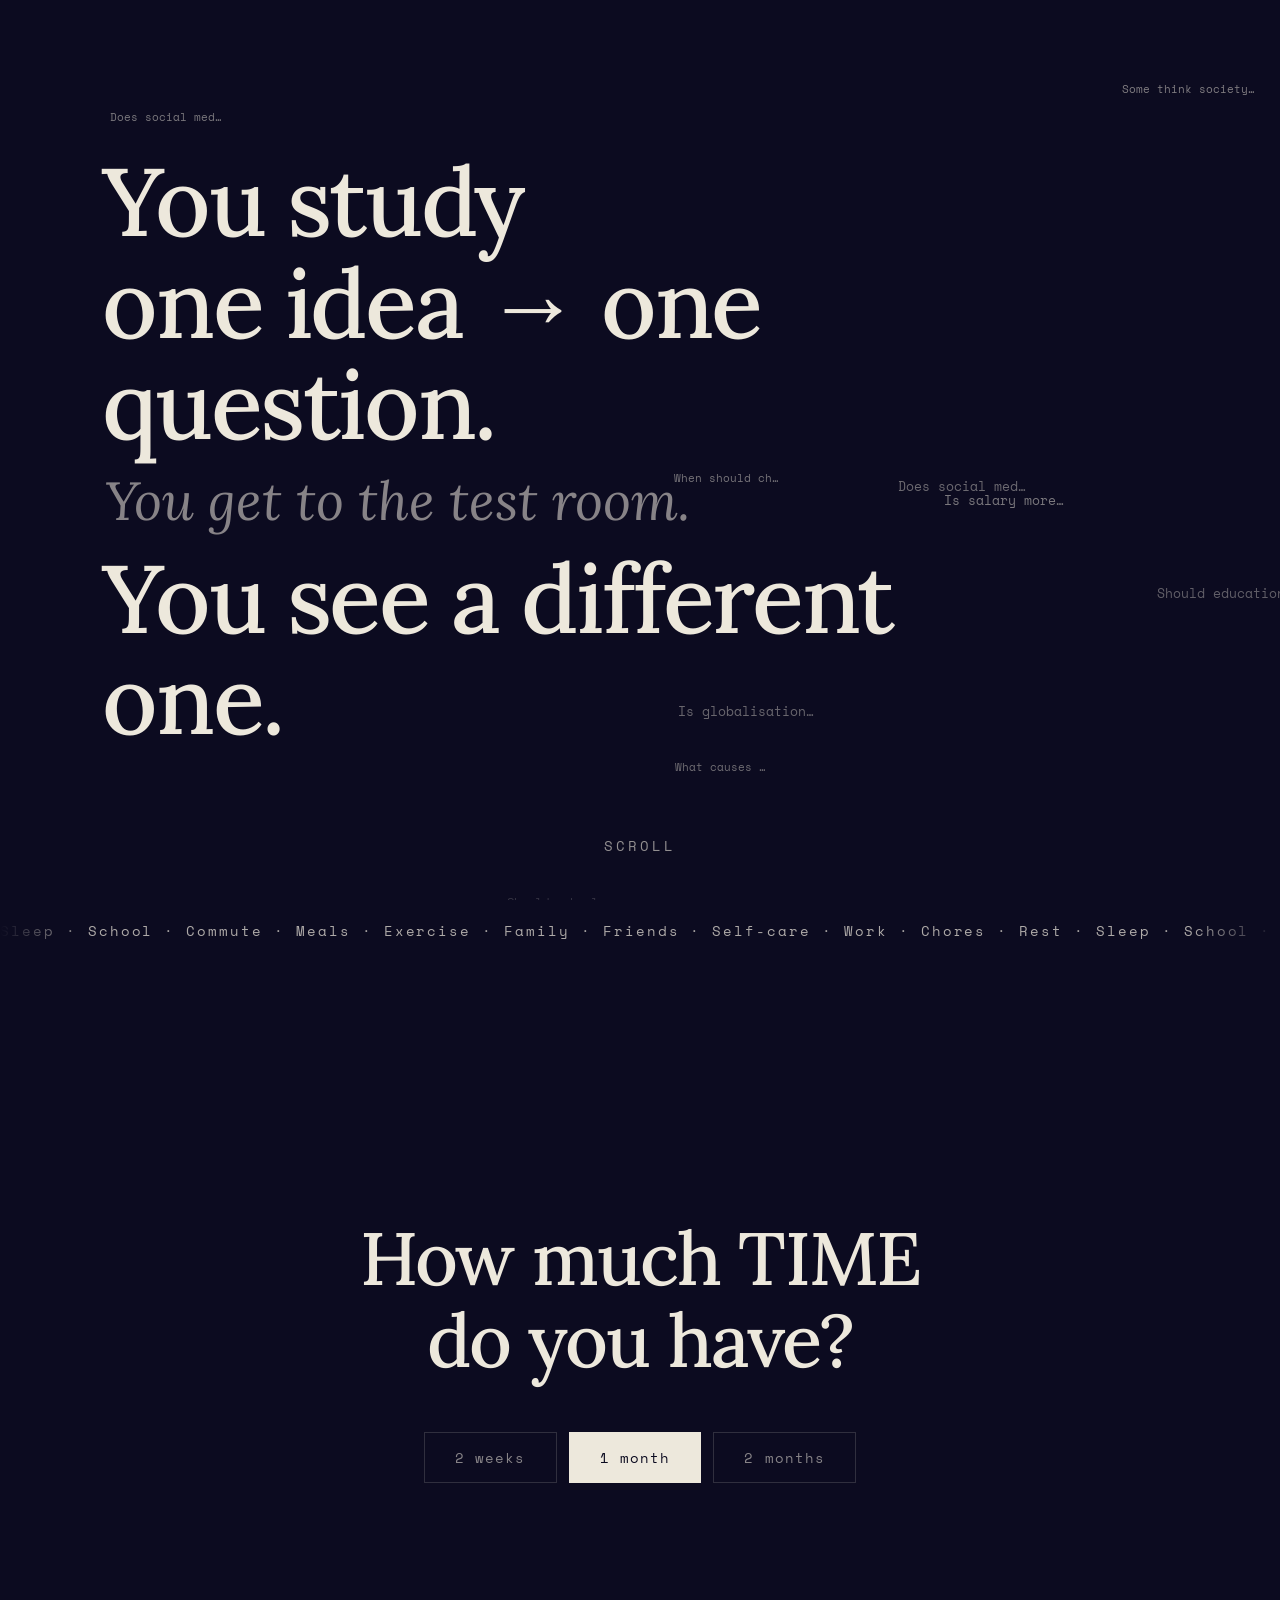
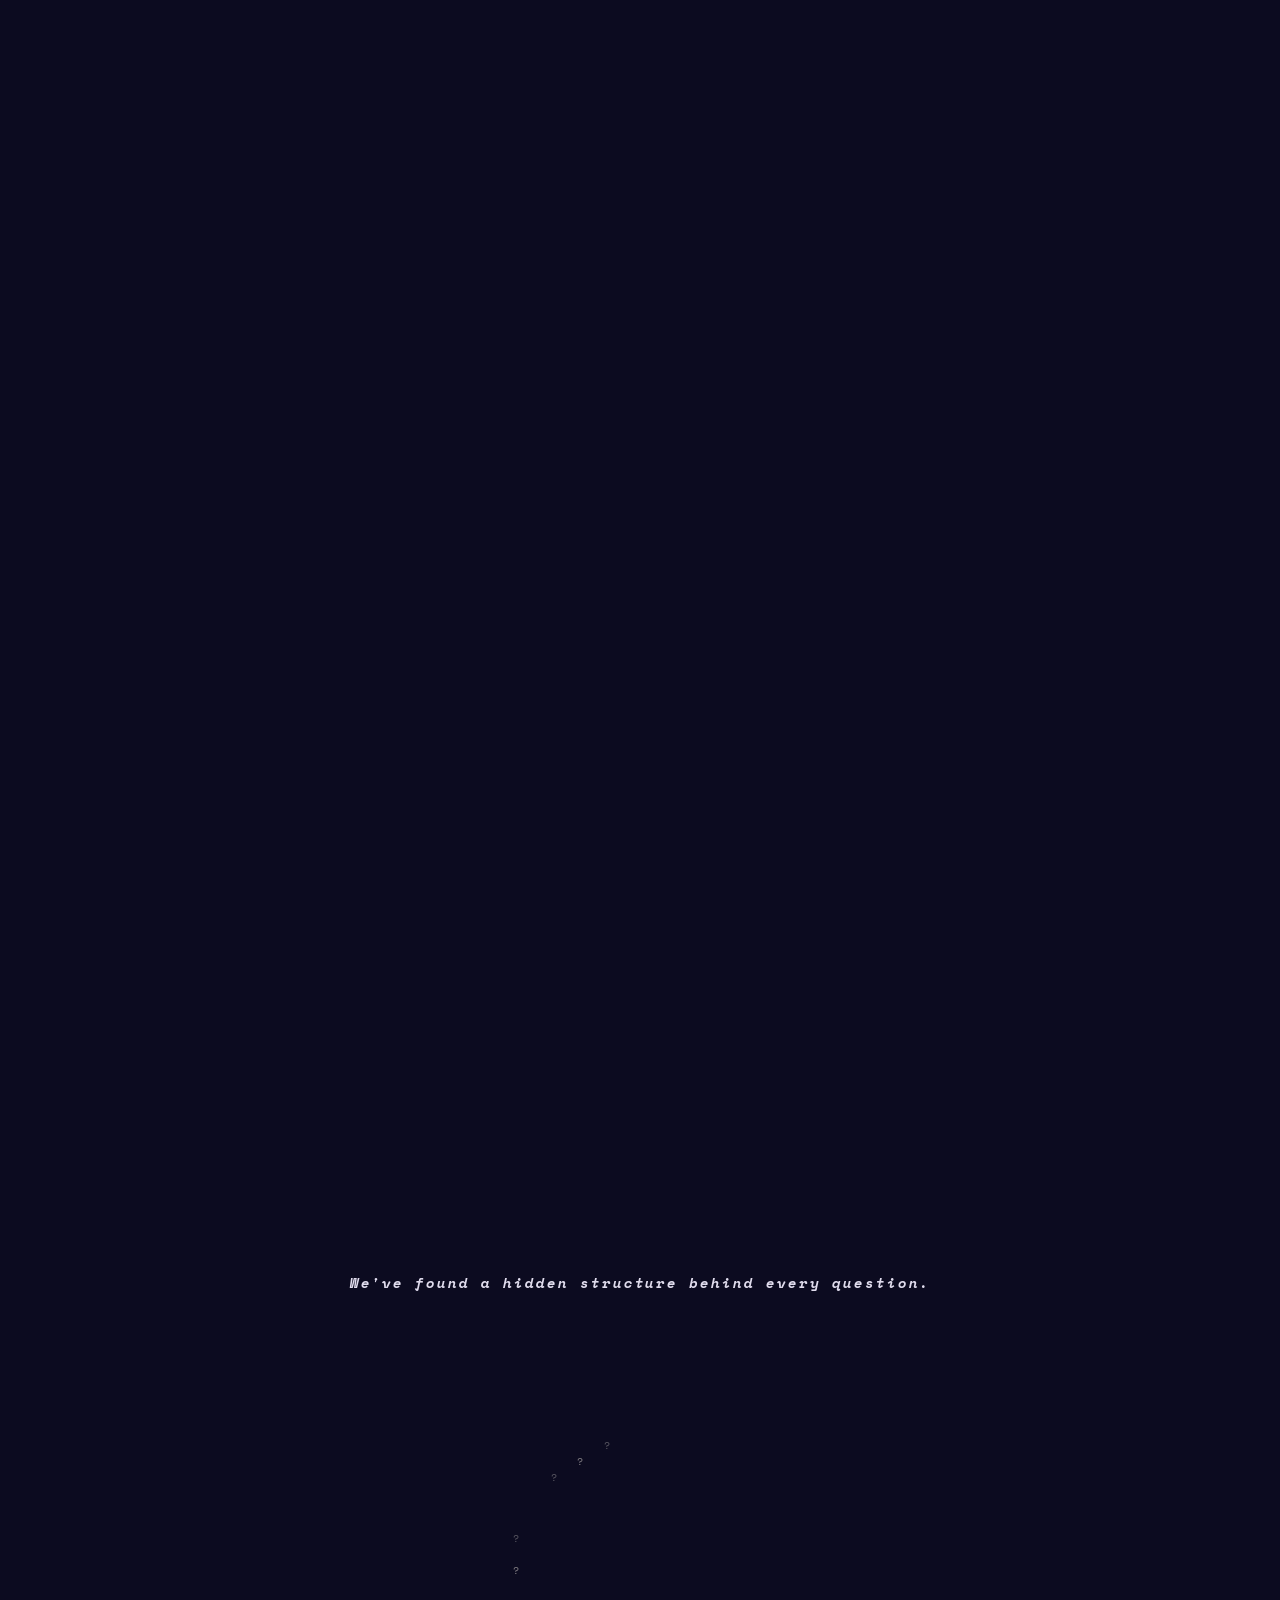
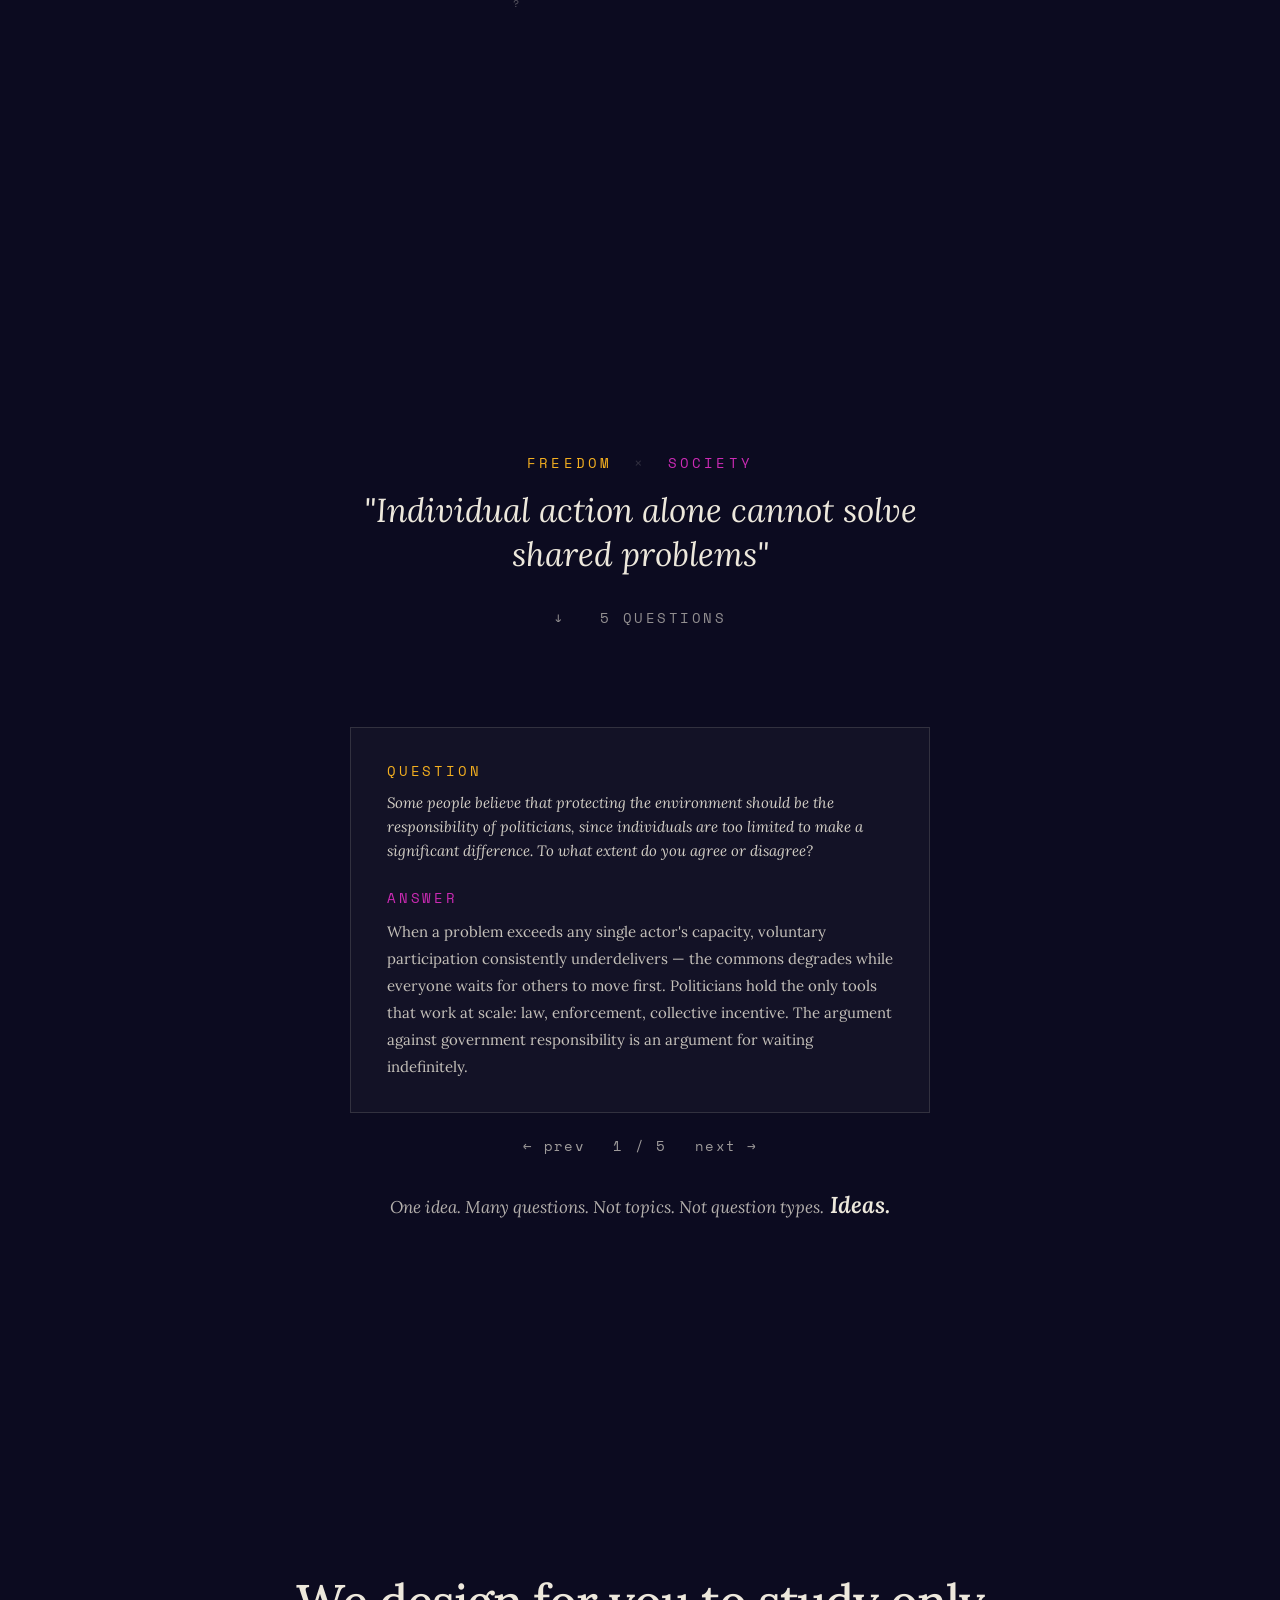
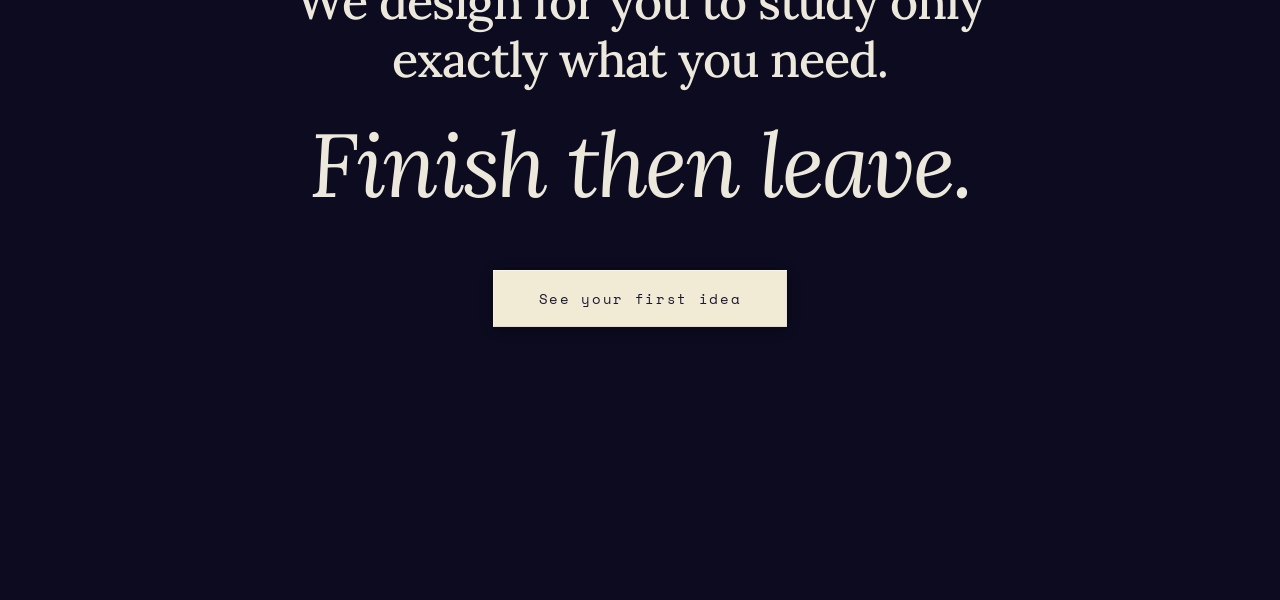
==== commit 4ae0bf38: "fix(ui): raise contrast — dim token 0.35→0.60, med-row 0.32→0.55, ticker 0.55→0.72, SVG ? marks 0.35" ====
--- a/index.html
+++ b/index.html
@@ -25,7 +25,7 @@
       --bg:        #0C0B20;
       --text:      #EDE8DC;
       --mid:       rgba(237,232,220,0.55);
-      --dim:       rgba(237,232,220,0.35);
+      --dim:       rgba(237,232,220,0.60);
       --dimmer:    rgba(237,232,220,0.16);
 
       /* Force colors — first appear at ④ Snap */
@@ -162,7 +162,7 @@
       font-family: var(--mono);
       font-size: 14px;
       letter-spacing: 0.14em;
-      color: rgba(237,232,220,0.55);
+      color: rgba(237,232,220,0.72);
     }
 
     @keyframes ticker { to { transform: translateX(-50%); } }
@@ -236,7 +236,7 @@
       gap: 13px;
     }
 
-    .med-row { color: rgba(237,232,220,0.32); transition: color 0.4s; }
+    .med-row { color: rgba(237,232,220,0.55); transition: color 0.4s; }
     .med-row.active { color: var(--text); }
 
     /* ══════════════════════════════════════════════════
@@ -544,29 +544,29 @@
 
         <!-- ─── ? marks on each edge ─── -->
         <!-- Freedom→Tech -->
-        <text class="hex-qmark" data-e="0" x="348" y="119" font-family="Space Mono,monospace" font-size="14" fill="rgba(237,232,220,0.35)" text-anchor="middle" dominant-baseline="middle" opacity="0">?</text>
+        <text class="hex-qmark" data-e="0" x="348" y="119" font-family="Space Mono,monospace" font-size="14" fill="rgba(237,232,220,0.60)" text-anchor="middle" dominant-baseline="middle" opacity="0">?</text>
         <text class="hex-qmark" data-e="0" x="386" y="142" font-family="Space Mono,monospace" font-size="14" fill="rgba(237,232,220,0.55)" text-anchor="middle" dominant-baseline="middle" opacity="0">?</text>
-        <text class="hex-qmark" data-e="0" x="424" y="166" font-family="Space Mono,monospace" font-size="14" fill="rgba(237,232,220,0.35)" text-anchor="middle" dominant-baseline="middle" opacity="0">?</text>
+        <text class="hex-qmark" data-e="0" x="424" y="166" font-family="Space Mono,monospace" font-size="14" fill="rgba(237,232,220,0.60)" text-anchor="middle" dominant-baseline="middle" opacity="0">?</text>
         <!-- Tech→Money -->
-        <text class="hex-qmark" data-e="1" x="479" y="253" font-family="Space Mono,monospace" font-size="14" fill="rgba(237,232,220,0.35)" text-anchor="middle" dominant-baseline="middle" opacity="0">?</text>
+        <text class="hex-qmark" data-e="1" x="479" y="253" font-family="Space Mono,monospace" font-size="14" fill="rgba(237,232,220,0.60)" text-anchor="middle" dominant-baseline="middle" opacity="0">?</text>
         <text class="hex-qmark" data-e="1" x="479" y="300" font-family="Space Mono,monospace" font-size="14" fill="rgba(237,232,220,0.55)" text-anchor="middle" dominant-baseline="middle" opacity="0">?</text>
-        <text class="hex-qmark" data-e="1" x="479" y="347" font-family="Space Mono,monospace" font-size="14" fill="rgba(237,232,220,0.35)" text-anchor="middle" dominant-baseline="middle" opacity="0">?</text>
+        <text class="hex-qmark" data-e="1" x="479" y="347" font-family="Space Mono,monospace" font-size="14" fill="rgba(237,232,220,0.60)" text-anchor="middle" dominant-baseline="middle" opacity="0">?</text>
         <!-- Money→Env -->
-        <text class="hex-qmark" data-e="2" x="424" y="434" font-family="Space Mono,monospace" font-size="14" fill="rgba(237,232,220,0.35)" text-anchor="middle" dominant-baseline="middle" opacity="0">?</text>
+        <text class="hex-qmark" data-e="2" x="424" y="434" font-family="Space Mono,monospace" font-size="14" fill="rgba(237,232,220,0.60)" text-anchor="middle" dominant-baseline="middle" opacity="0">?</text>
         <text class="hex-qmark" data-e="2" x="386" y="457" font-family="Space Mono,monospace" font-size="14" fill="rgba(237,232,220,0.55)" text-anchor="middle" dominant-baseline="middle" opacity="0">?</text>
-        <text class="hex-qmark" data-e="2" x="348" y="480" font-family="Space Mono,monospace" font-size="14" fill="rgba(237,232,220,0.35)" text-anchor="middle" dominant-baseline="middle" opacity="0">?</text>
+        <text class="hex-qmark" data-e="2" x="348" y="480" font-family="Space Mono,monospace" font-size="14" fill="rgba(237,232,220,0.60)" text-anchor="middle" dominant-baseline="middle" opacity="0">?</text>
         <!-- Env→Tradition -->
-        <text class="hex-qmark" data-e="3" x="252" y="480" font-family="Space Mono,monospace" font-size="14" fill="rgba(237,232,220,0.35)" text-anchor="middle" dominant-baseline="middle" opacity="0">?</text>
+        <text class="hex-qmark" data-e="3" x="252" y="480" font-family="Space Mono,monospace" font-size="14" fill="rgba(237,232,220,0.60)" text-anchor="middle" dominant-baseline="middle" opacity="0">?</text>
         <text class="hex-qmark" data-e="3" x="214" y="457" font-family="Space Mono,monospace" font-size="14" fill="rgba(237,232,220,0.55)" text-anchor="middle" dominant-baseline="middle" opacity="0">?</text>
-        <text class="hex-qmark" data-e="3" x="176" y="434" font-family="Space Mono,monospace" font-size="14" fill="rgba(237,232,220,0.35)" text-anchor="middle" dominant-baseline="middle" opacity="0">?</text>
+        <text class="hex-qmark" data-e="3" x="176" y="434" font-family="Space Mono,monospace" font-size="14" fill="rgba(237,232,220,0.60)" text-anchor="middle" dominant-baseline="middle" opacity="0">?</text>
         <!-- Tradition→Society -->
-        <text class="hex-qmark" data-e="4" x="121" y="347" font-family="Space Mono,monospace" font-size="14" fill="rgba(237,232,220,0.35)" text-anchor="middle" dominant-baseline="middle" opacity="0">?</text>
+        <text class="hex-qmark" data-e="4" x="121" y="347" font-family="Space Mono,monospace" font-size="14" fill="rgba(237,232,220,0.60)" text-anchor="middle" dominant-baseline="middle" opacity="0">?</text>
         <text class="hex-qmark" data-e="4" x="121" y="300" font-family="Space Mono,monospace" font-size="14" fill="rgba(237,232,220,0.55)" text-anchor="middle" dominant-baseline="middle" opacity="0">?</text>
-        <text class="hex-qmark" data-e="4" x="121" y="253" font-family="Space Mono,monospace" font-size="14" fill="rgba(237,232,220,0.35)" text-anchor="middle" dominant-baseline="middle" opacity="0">?</text>
+        <text class="hex-qmark" data-e="4" x="121" y="253" font-family="Space Mono,monospace" font-size="14" fill="rgba(237,232,220,0.60)" text-anchor="middle" dominant-baseline="middle" opacity="0">?</text>
         <!-- Society→Freedom -->
-        <text class="hex-qmark" data-e="5" x="176" y="166" font-family="Space Mono,monospace" font-size="14" fill="rgba(237,232,220,0.35)" text-anchor="middle" dominant-baseline="middle" opacity="0">?</text>
+        <text class="hex-qmark" data-e="5" x="176" y="166" font-family="Space Mono,monospace" font-size="14" fill="rgba(237,232,220,0.60)" text-anchor="middle" dominant-baseline="middle" opacity="0">?</text>
         <text class="hex-qmark" data-e="5" x="214" y="142" font-family="Space Mono,monospace" font-size="14" fill="rgba(237,232,220,0.55)" text-anchor="middle" dominant-baseline="middle" opacity="0">?</text>
-        <text class="hex-qmark" data-e="5" x="252" y="119" font-family="Space Mono,monospace" font-size="14" fill="rgba(237,232,220,0.35)" text-anchor="middle" dominant-baseline="middle" opacity="0">?</text>
+        <text class="hex-qmark" data-e="5" x="252" y="119" font-family="Space Mono,monospace" font-size="14" fill="rgba(237,232,220,0.60)" text-anchor="middle" dominant-baseline="middle" opacity="0">?</text>
 
         <!-- ─── Human Flourishing at center ─── -->
         <g id="hex-human" transform="translate(300,300)" stroke="rgba(237,232,220,0.7)" stroke-width="2" stroke-linecap="round" fill="none" opacity="0">
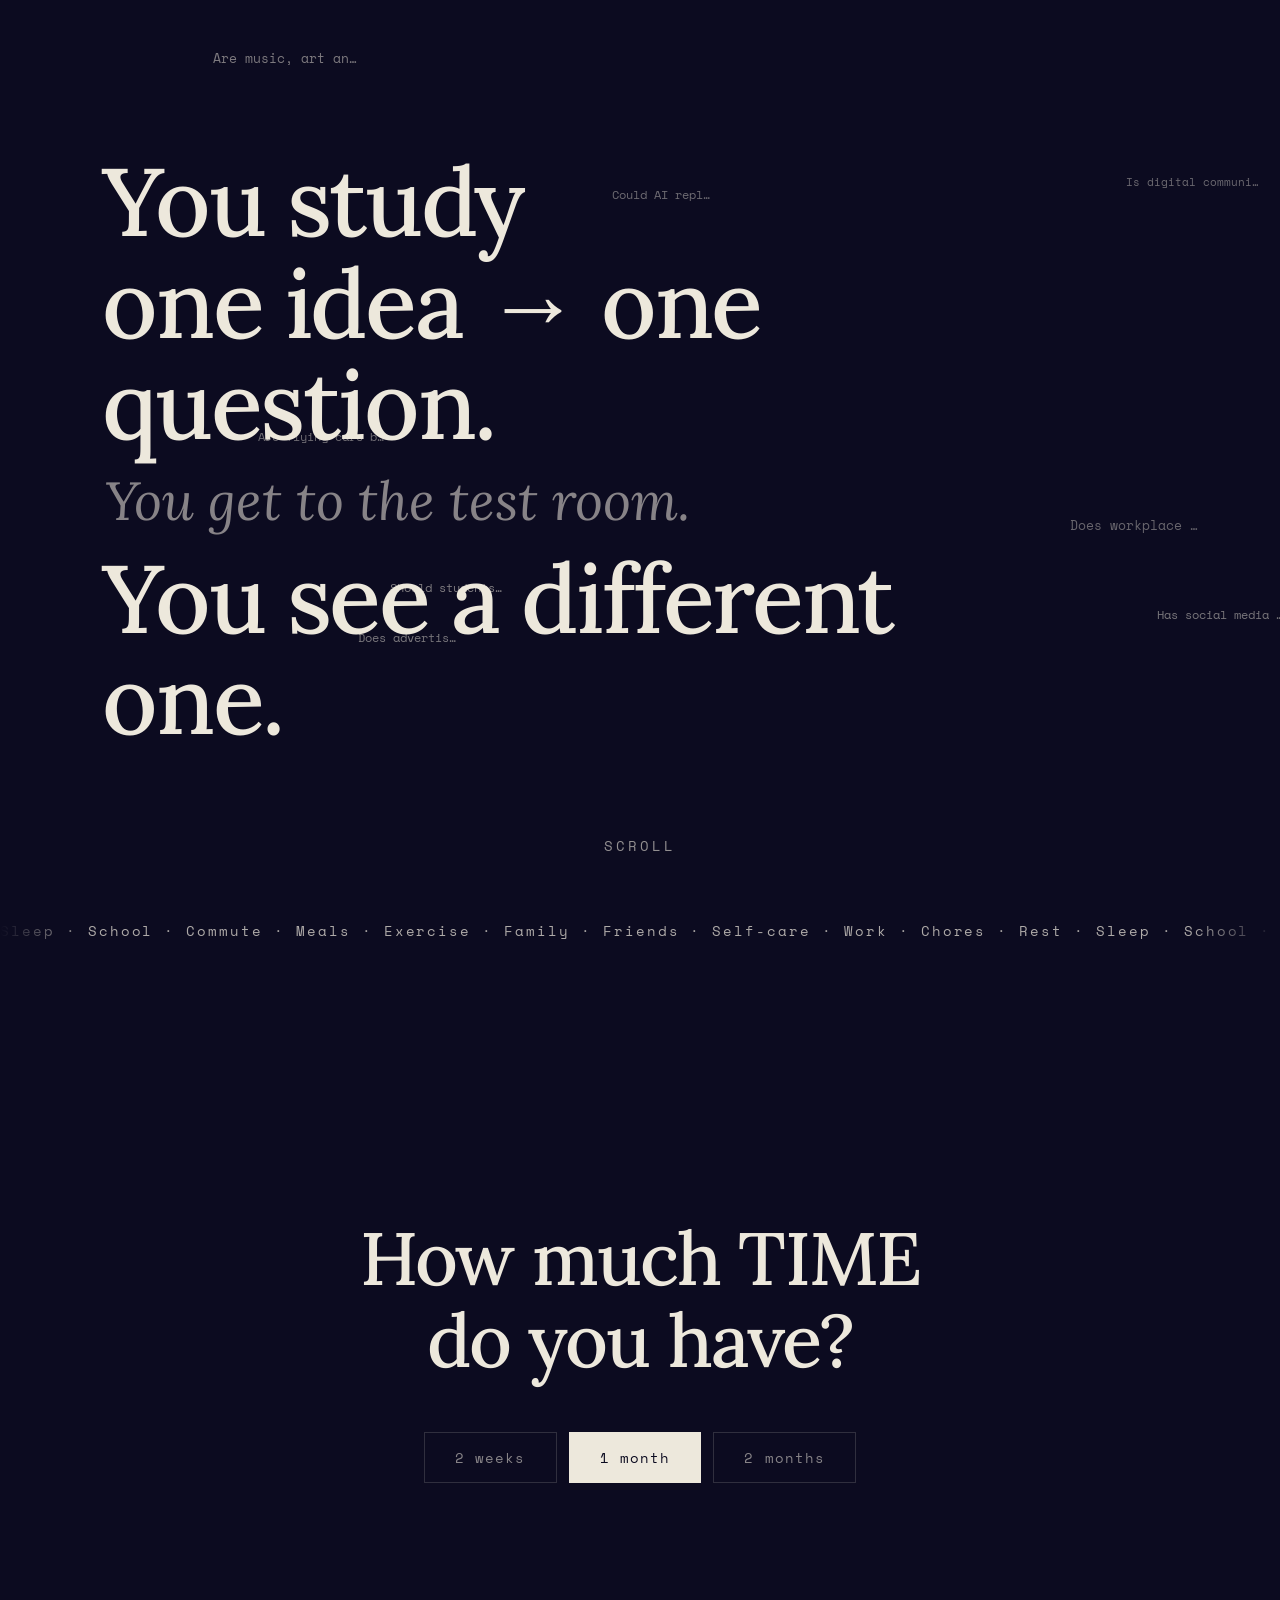
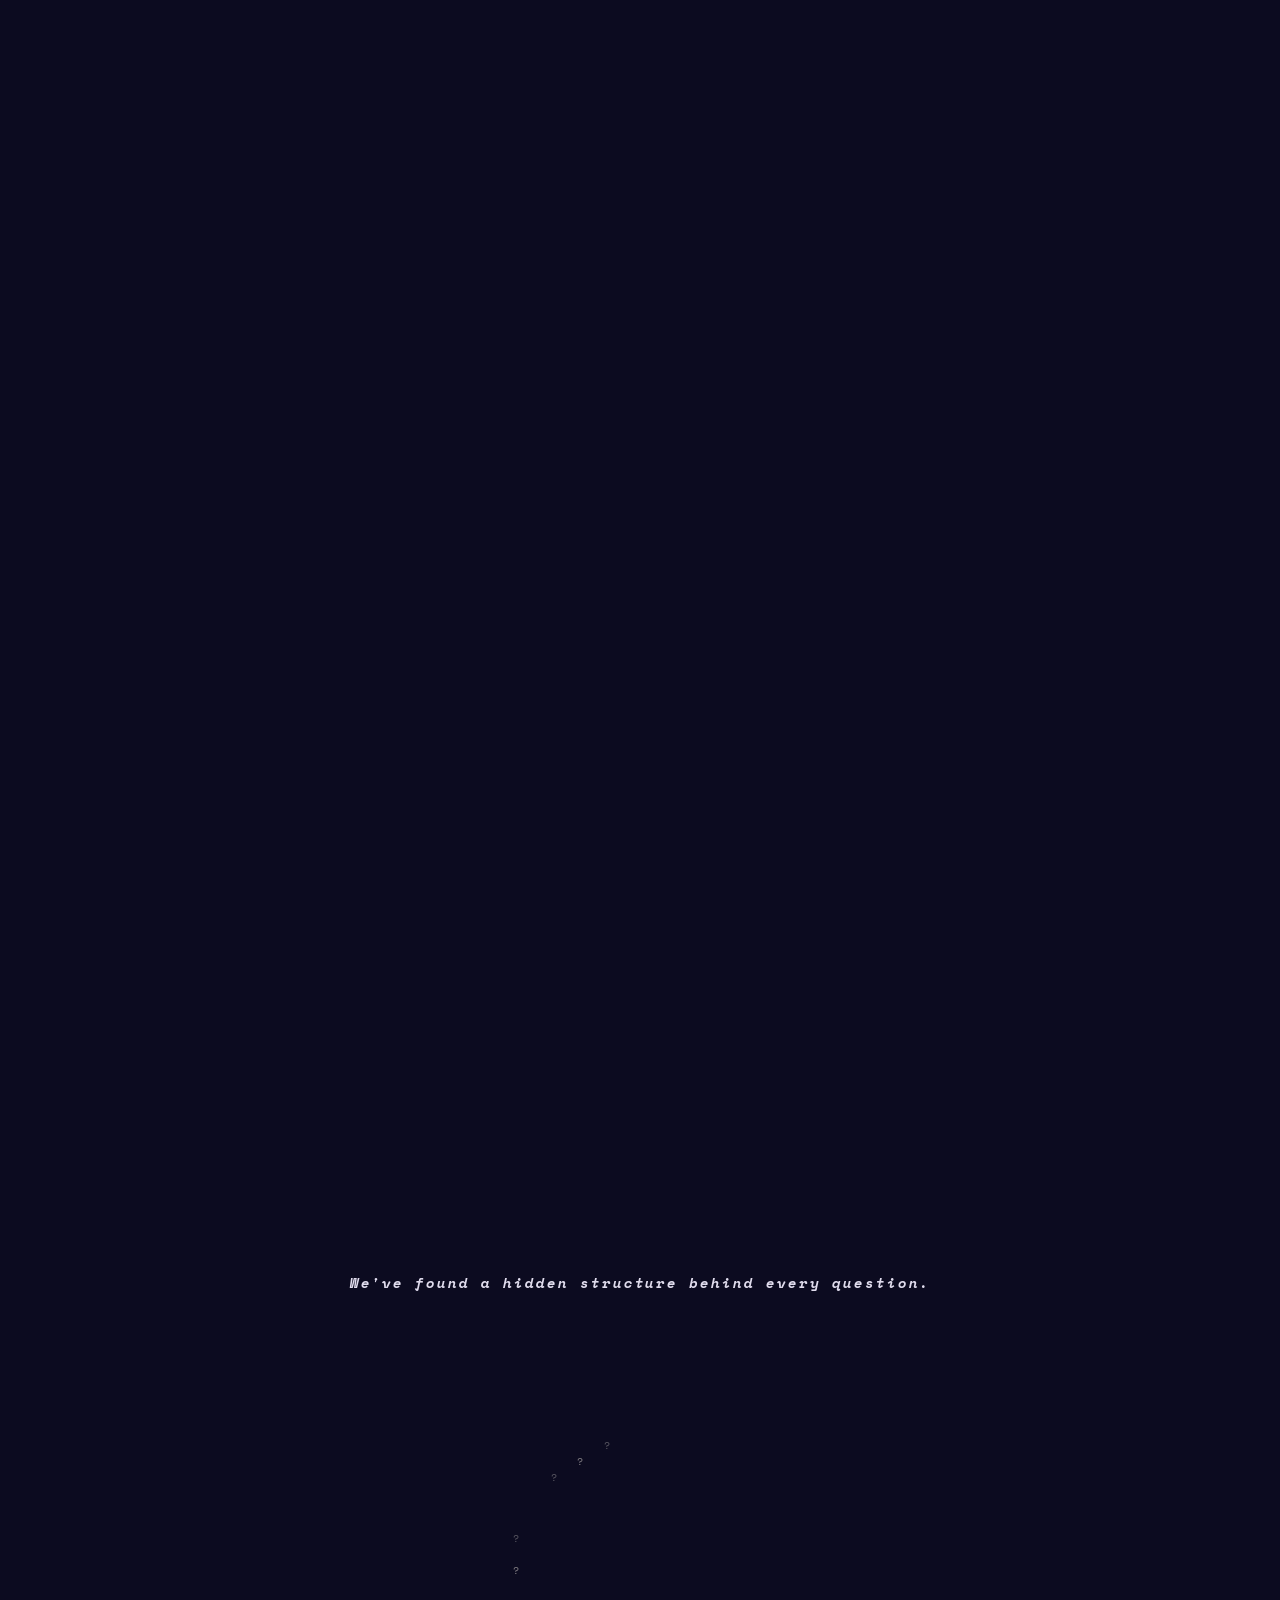
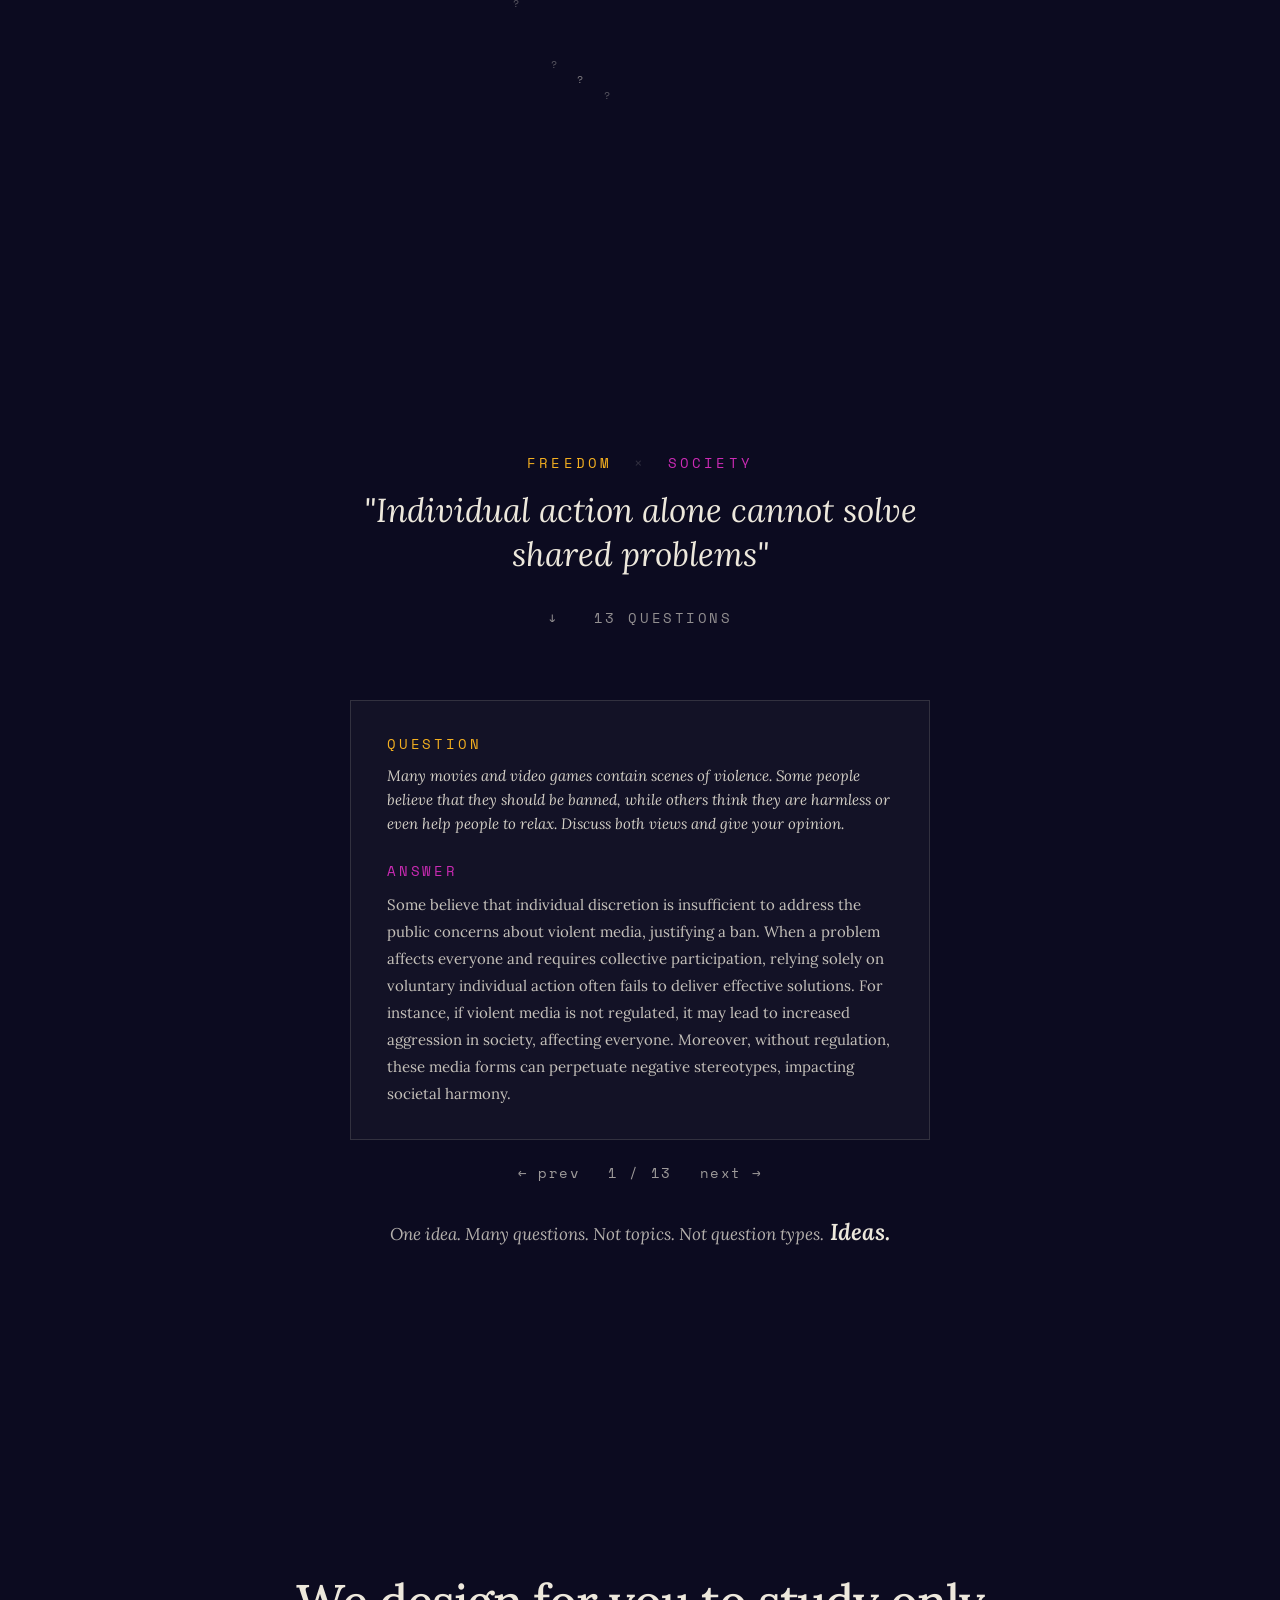
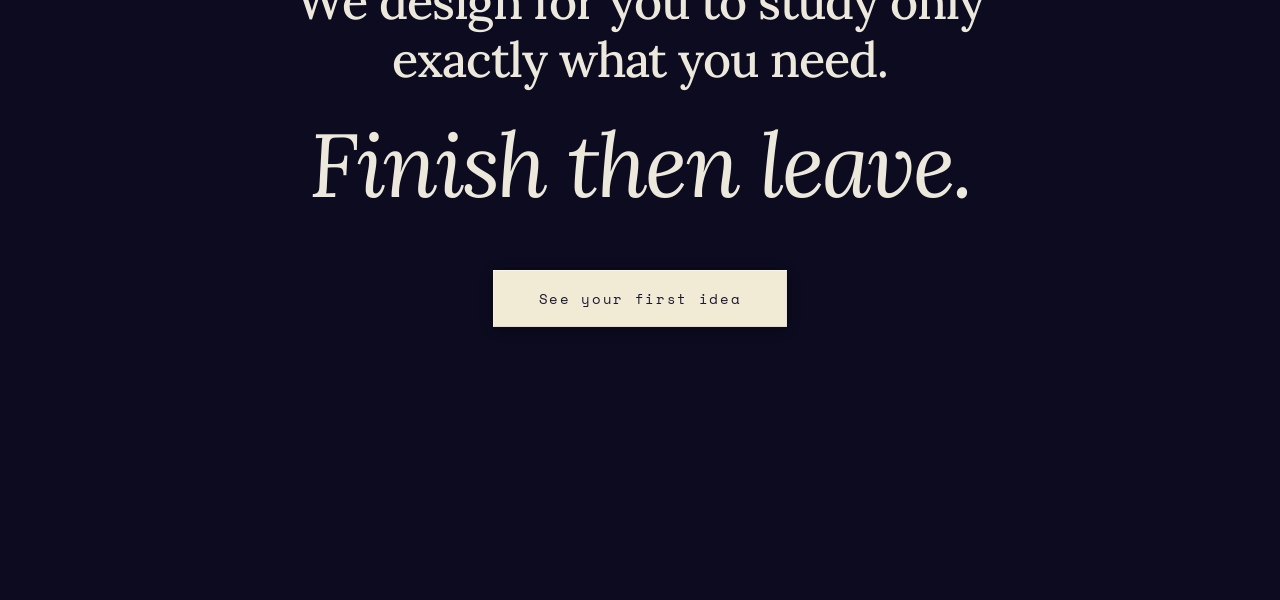
==== commit 9ba6de69: "content(one-idea): replace cards with 13 Q&A pairs for Individual Action idea Co-Authored-By: Claude" ====
--- a/index.html
+++ b/index.html
@@ -658,7 +658,7 @@
       <div class="idea-statement">"Individual action alone cannot solve shared problems"</div>
     </div>
 
-    <div class="idea-bridge">↓ &nbsp; 5 questions</div>
+    <div class="idea-bridge">↓ &nbsp; 13 questions</div>
 
     <!-- Swipeable bottom half -->
     <div class="idea-lower">
@@ -745,24 +745,56 @@
     ══════════════════════════════════════════════════ */
     const CARDS = [
       {
-        q: 'Some people believe that protecting the environment should be the responsibility of politicians, since individuals are too limited to make a significant difference. To what extent do you agree or disagree?',
-        a: 'When a problem exceeds any single actor\'s capacity, voluntary participation consistently underdelivers — the commons degrades while everyone waits for others to move first. Politicians hold the only tools that work at scale: law, enforcement, collective incentive. The argument against government responsibility is an argument for waiting indefinitely.'
+        q: 'Many movies and video games contain scenes of violence. Some people believe that they should be banned, while others think they are harmless or even help people to relax. Discuss both views and give your opinion.',
+        a: 'Some believe that individual discretion is insufficient to address the public concerns about violent media, justifying a ban. When a problem affects everyone and requires collective participation, relying solely on voluntary individual action often fails to deliver effective solutions. For instance, if violent media is not regulated, it may lead to increased aggression in society, affecting everyone. Moreover, without regulation, these media forms can perpetuate negative stereotypes, impacting societal harmony.'
+      },
+      {
+        q: 'Supermarkets should reduce packaging, while others believe consumers must avoid over-packaged goods. Discuss both views and give your opinion.',
+        a: 'Supermarkets, as part of a collective system, have a significant role in reducing packaging waste. When a problem affects everyone and requires everyone\'s participation, voluntary individual action consistently underdelivers. Packaging waste is a shared issue that demands coordinated efforts from supermarkets to implement changes that individuals cannot achieve alone. For example, supermarkets can invest in sustainable packaging technologies, which can significantly reduce waste. Therefore, supermarkets must lead the way in packaging reduction.'
+      },
+      {
+        q: 'Should governments have access to citizens\' online data for national security? To what extent do you agree or disagree?',
+        a: 'Individual efforts alone cannot adequately address security threats. When a problem affects everyone, voluntary individual action often underdelivers, necessitating collective measures. For instance, combating terrorism requires coordinated intelligence efforts that individuals cannot achieve alone. Similarly, preventing cyber-attacks demands government intervention to protect national infrastructure. Therefore, government access to online data is necessary to ensure public safety.'
+      },
+      {
+        q: 'Some people think that when recruiting, companies should aim to take on people who are innovative and able to work independently, while others consider they should recruit people who are able to work in a team and follow instructions. Discuss both views and give your opinion.',
+        a: 'Conversely, individual action alone often fails to address shared challenges effectively. When a task requires collective effort, relying solely on individual contributions can lead to inefficiencies and incomplete outcomes. For instance, large-scale projects such as urban development require coordinated teamwork to succeed. Therefore, without collaboration, these projects may not reach their full potential.'
+      },
+      {
+        q: 'Employers should provide equal parental leave for both men and women. Do you agree or disagree?',
+        a: 'Individual action alone cannot effectively address shared problems like gender disparity. When a problem affects everyone, such as gender inequality, voluntary individual action is often insufficient because it requires collective participation to achieve meaningful change. For example, without employer-mandated equal parental leave, many men might not take leave due to workplace culture, perpetuating gender norms. Additionally, societal expectations often pressure women to assume primary caregiving roles, which can only be changed through structured policies. Thus, equal parental leave is necessary to address gender disparities that individual efforts alone cannot resolve.'
+      },
+      {
+        q: 'Governments should regulate the internet to protect people from harmful content. To what extent do you agree or disagree?',
+        a: 'Individual action alone cannot solve shared problems like harmful online content. When a problem affects everyone and requires collective participation, voluntary individual action consistently underdelivers. For example, online platforms are forced to rely on user reports to identify harmful content, which is often insufficient. Additionally, if governments step in to regulate, it can ensure a more consistent and comprehensive approach to online safety. Therefore, without government intervention, the protection against harmful content remains inadequate.'
+      },
+      {
+        q: 'Advertisements targeting children should be banned because they influence behaviour. To what extent do you agree or disagree?',
+        a: 'Individual action alone cannot effectively address the pervasive influence of advertisements on children. When a problem affects everyone and requires collective participation, voluntary individual action consistently underdelivers. For instance, parents may attempt to limit screen time, but without a broader societal effort, these measures are often undermined. Additionally, advertisements are designed to be persuasive and can easily bypass individual parental controls. Therefore, without a collective ban, individual efforts are insufficient to protect children from advertising\'s influence.'
+      },
+      {
+        q: 'To reduce traffic congestion, governments should heavily tax private cars and use the money to provide cheap public transport. To what extent do you agree or disagree?',
+        a: 'Traffic congestion is a collective problem that requires decisive government intervention. When everyone is affected by a problem that demands collective participation, voluntary individual actions often fall short. For example, traffic congestion is caused by the excessive use of private cars, which requires a coordinated effort to address. Moreover, without government-imposed taxes, individuals are unlikely to reduce their car usage significantly. Therefore, government intervention through taxation is essential to ensure widespread participation in reducing traffic congestion.'
+      },
+      {
+        q: 'Some people believe the purpose of education should be helping the individual to become useful for society, while others believe it should help individuals to achieve their ambitions. Discuss both views and give your opinion.',
+        a: 'Education should emphasize collective responsibility because individual efforts alone cannot solve shared problems. When a problem affects everyone and requires everyone\'s participation, voluntary individual action consistently underdelivers. For instance, environmental sustainability is a challenge that necessitates collective action, as individual efforts alone are insufficient. Similarly, public health issues such as vaccination require widespread participation to be effective. Therefore, education plays a crucial role in fostering a sense of community and shared responsibility.'
+      },
+      {
+        q: 'Financial education should be a compulsory part of the school curriculum. To what extent do you agree or disagree?',
+        a: 'Individual action alone cannot solve shared problems like financial literacy. When a problem affects everyone and requires everyone\'s participation, voluntary individual action consistently underdelivers. For example, many students graduate without understanding basic budgeting, which leads to poor financial decisions. Additionally, without a structured curriculum, disparities in financial knowledge can widen, disadvantaging those from less affluent backgrounds. This shows that without compulsory financial education, students are unlikely to gain the skills they need for future success.'
       },
       {
         q: 'Research shows that the transportation of goods and people is now one of the biggest sources of pollution worldwide. Some people believe that managing this pollution is the responsibility of governments, while others believe it is up to individuals. Discuss both views and give your opinion.',
-        a: 'Individual choices aggregate slowly and unevenly. Governments design the infrastructure that shapes those choices — roads, transit networks, emissions standards. The lever that moves behavior at scale is the system, not the choices made within it. Waiting for voluntary behavior to shift is waiting for the problem to solve itself.'
+        a: 'Governments are often seen as the primary agents for controlling pollution because individual actions alone are insufficient to address widespread issues. When pollution affects everyone and requires collective action, voluntary individual efforts tend to fall short, as some solutions necessitate universal participation. For instance, regulations on vehicle emissions can only be effective if enforced nationwide, as isolated compliance would not significantly reduce pollution levels. Similarly, public transportation systems, which reduce the number of private vehicles, require government investment and coordination to be successful. Therefore, government intervention is crucial for implementing solutions that are effective on a large scale.'
       },
       {
-        q: 'Governments should limit the amount of waste produced by households. Do you agree or disagree?',
-        a: 'Household waste is a downstream symptom. Setting limits there leaves the upstream causes — packaging design, manufacturer incentives, retail practice — untouched. Effective policy reaches further back in the chain. Limiting only household output is precision without leverage.'
+        q: 'Corruption in politics undermines public trust. What are the causes, and how can it be tackled?',
+        a: 'To effectively tackle political corruption, collective structural interventions are necessary. When a problem affects everyone and requires collective action, relying solely on voluntary individual efforts is insufficient. For instance, anti-corruption policies need to be enforced by governments to ensure compliance across all sectors. Moreover, international cooperation can help establish transparency standards that prevent corrupt practices. Thus, addressing political corruption requires a coordinated effort that transcends individual actions.'
       },
       {
-        q: 'Governments should regulate the internet to protect people from harmful content. To what extent do you agree or disagree?',
-        a: 'Platforms that operate at the scale of public infrastructure carry public consequences. The question is not whether to regulate but how: content rules that protect without silencing legitimate speech require precision most current proposals lack. Regulation is inevitable; the design of it is the debate.'
-      },
-      {
-        q: 'Some believe that young people under 18 who commit a crime should receive education rather than punishment. To what extent do you agree or disagree?',
-        a: 'Punishment assumes a self that has already formed. Young people are still forming theirs. Education at the point of first offense is the highest-leverage intervention available — a criminal record at 16 is a structural disadvantage that follows a person for decades. Education costs less and delivers more.'
+        q: 'Some people say that all popular TV entertainment programmes should aim to educate viewers about important social issues. To what extent do you agree or disagree?',
+        a: 'Individual efforts alone are often insufficient to address widespread social issues. When a problem affects everyone and requires collective action, relying solely on voluntary individual efforts tends to fall short. For example, environmental issues like climate change require coordinated efforts from all sectors of society, not just individual lifestyle changes. Similarly, public health crises such as pandemics demand a unified response rather than isolated actions. This shows that tackling social issues effectively often requires a collective approach.'
       }
     ];
 
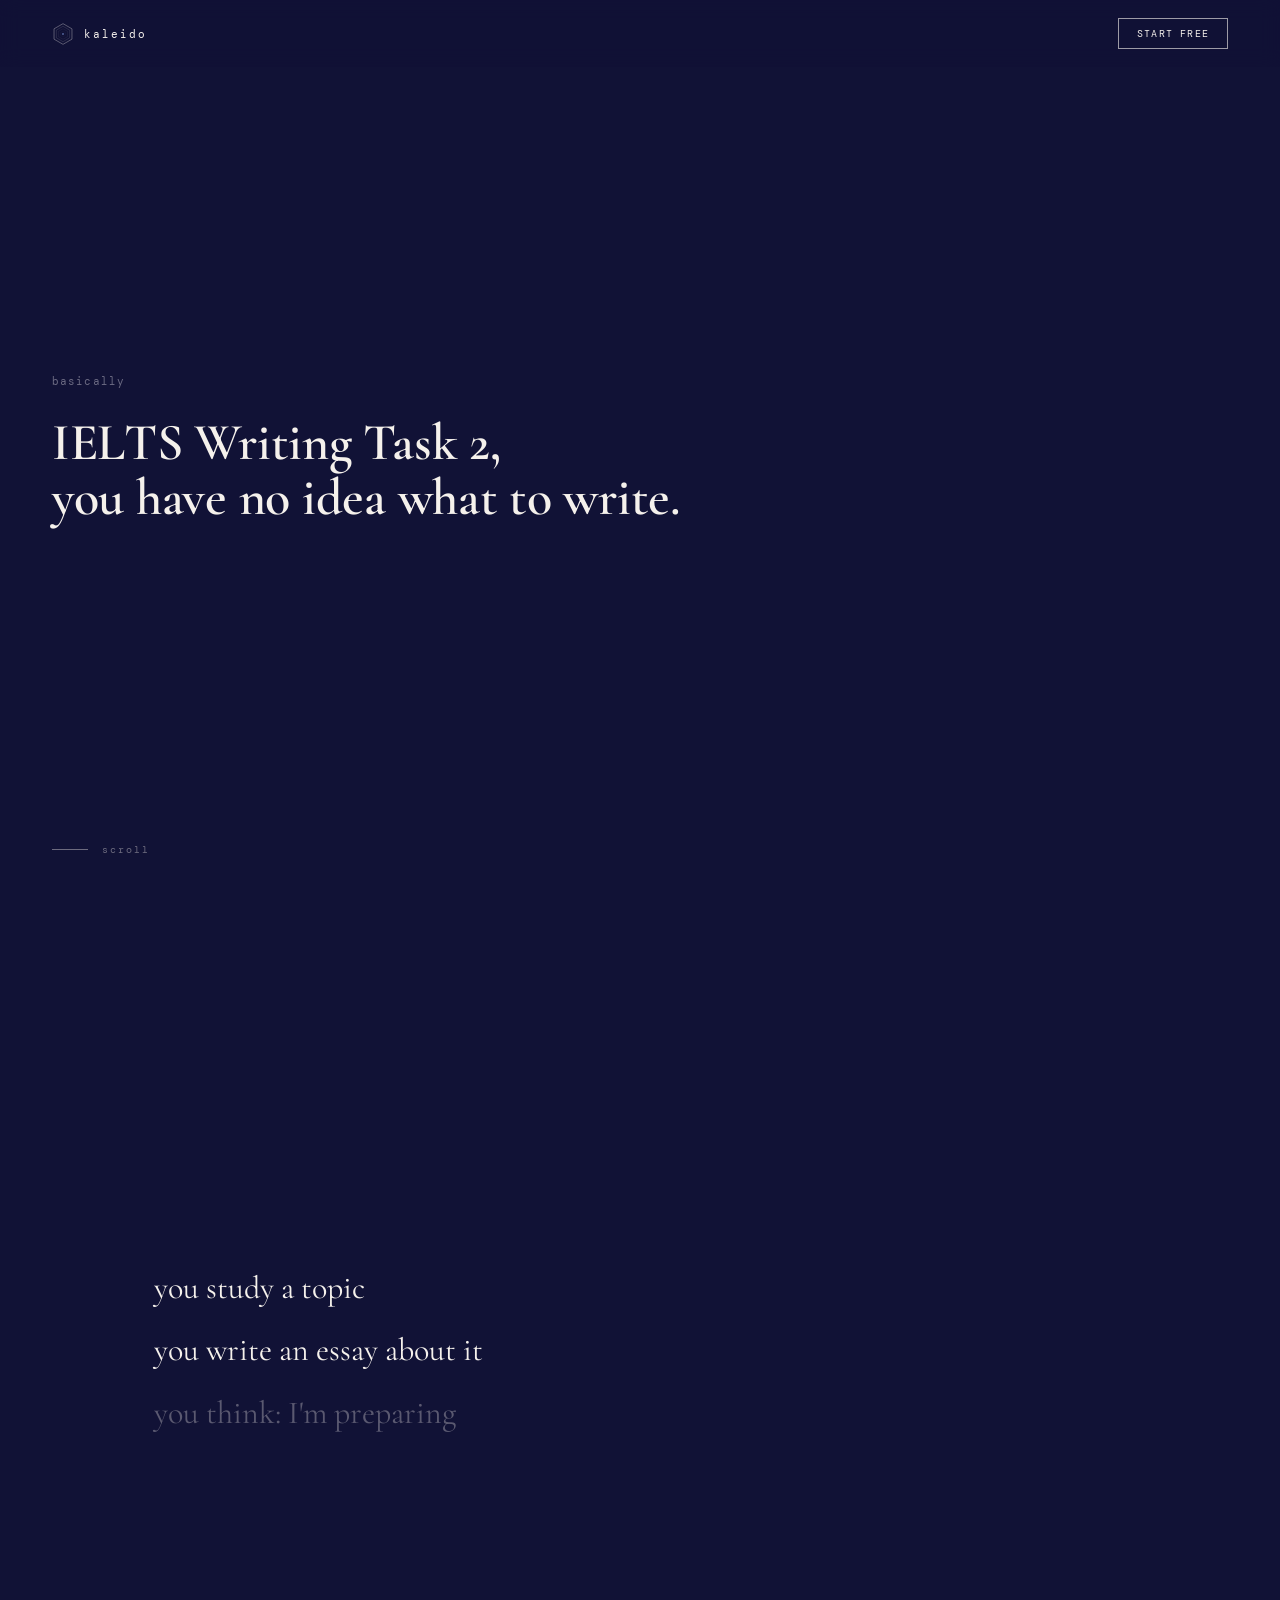
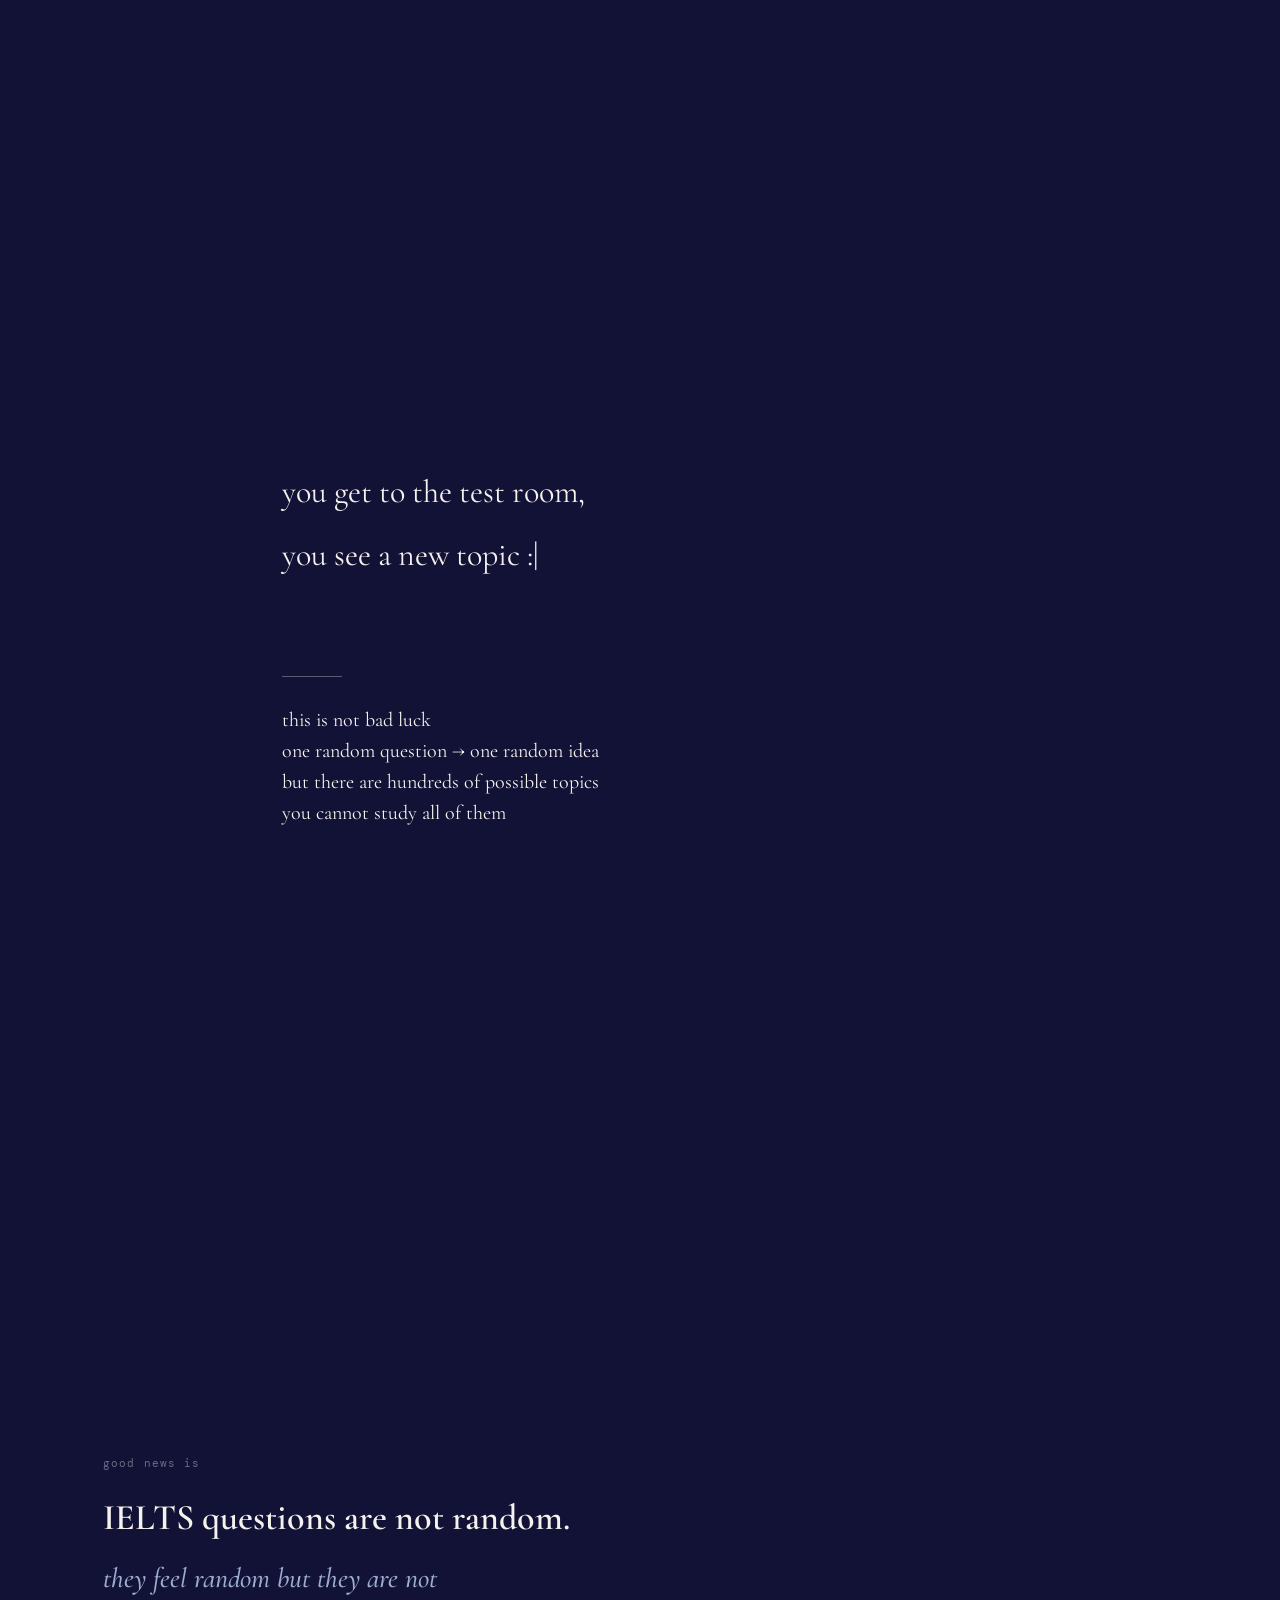
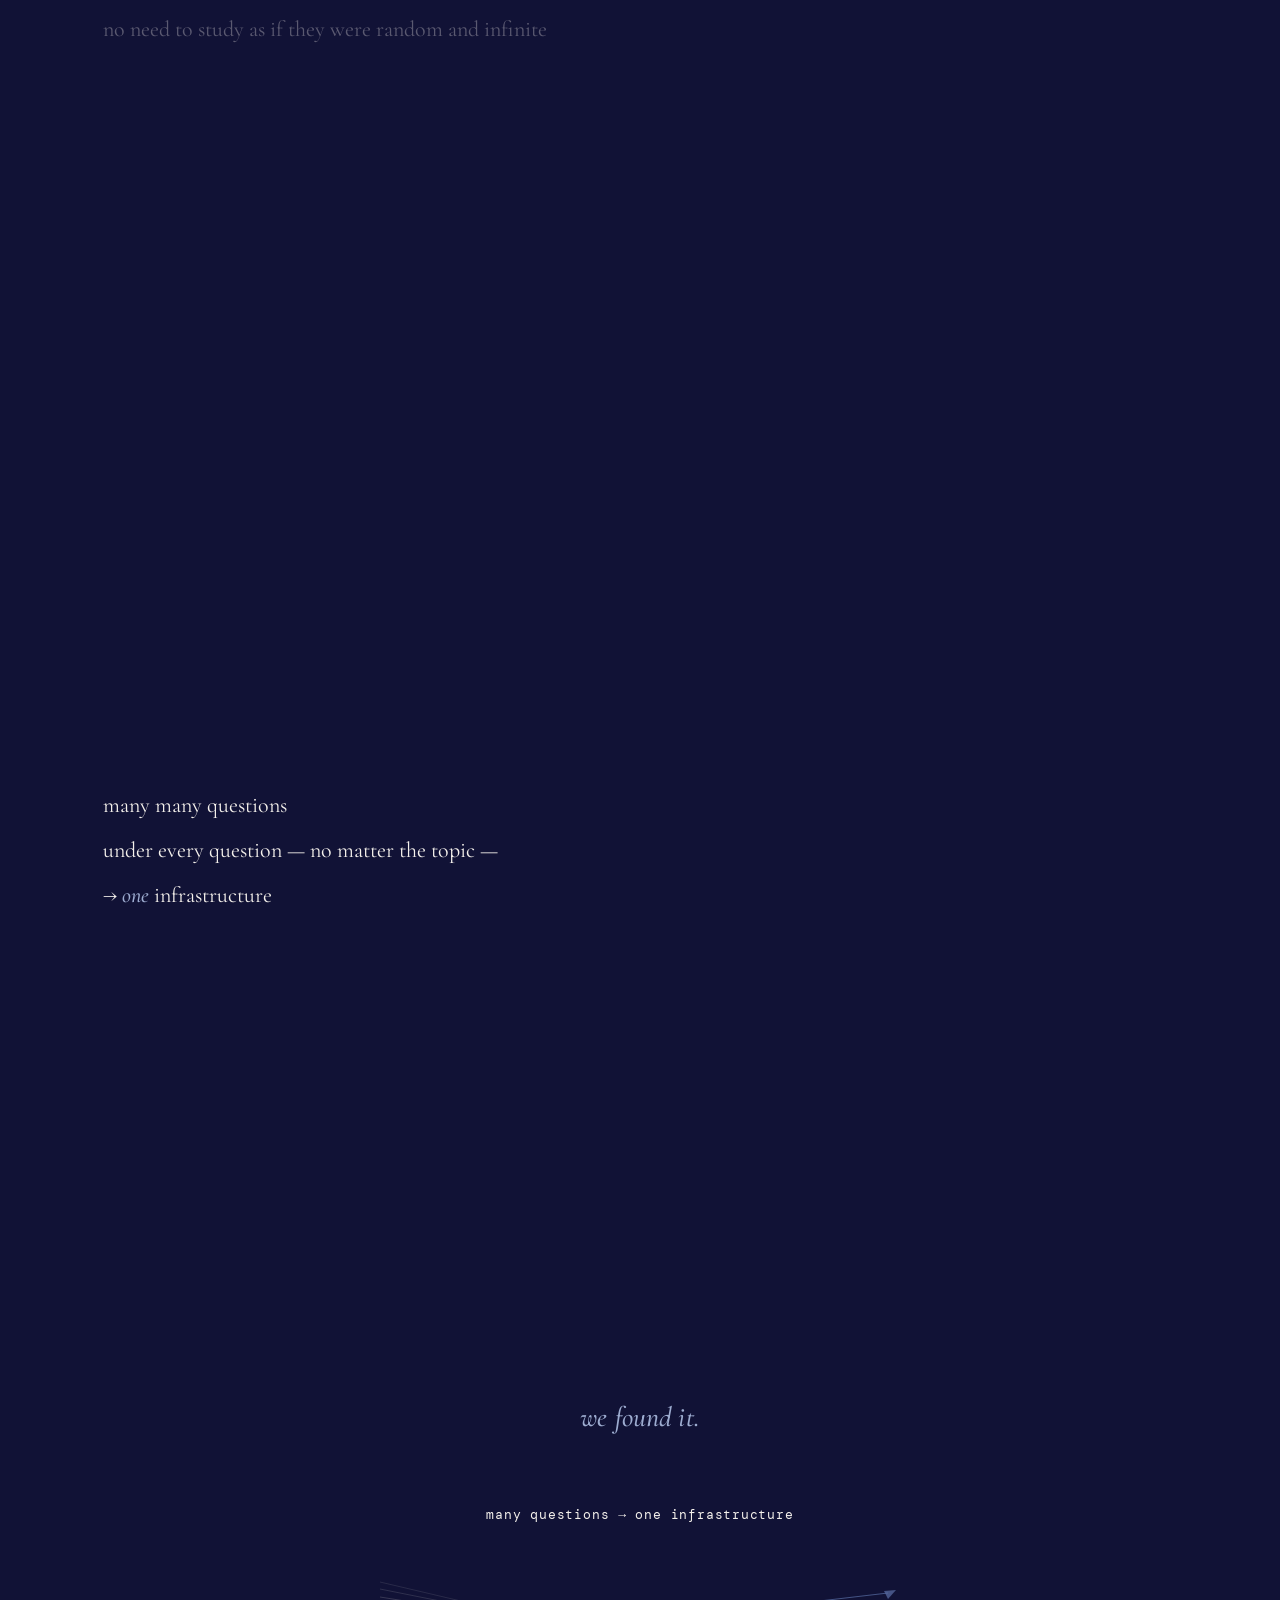
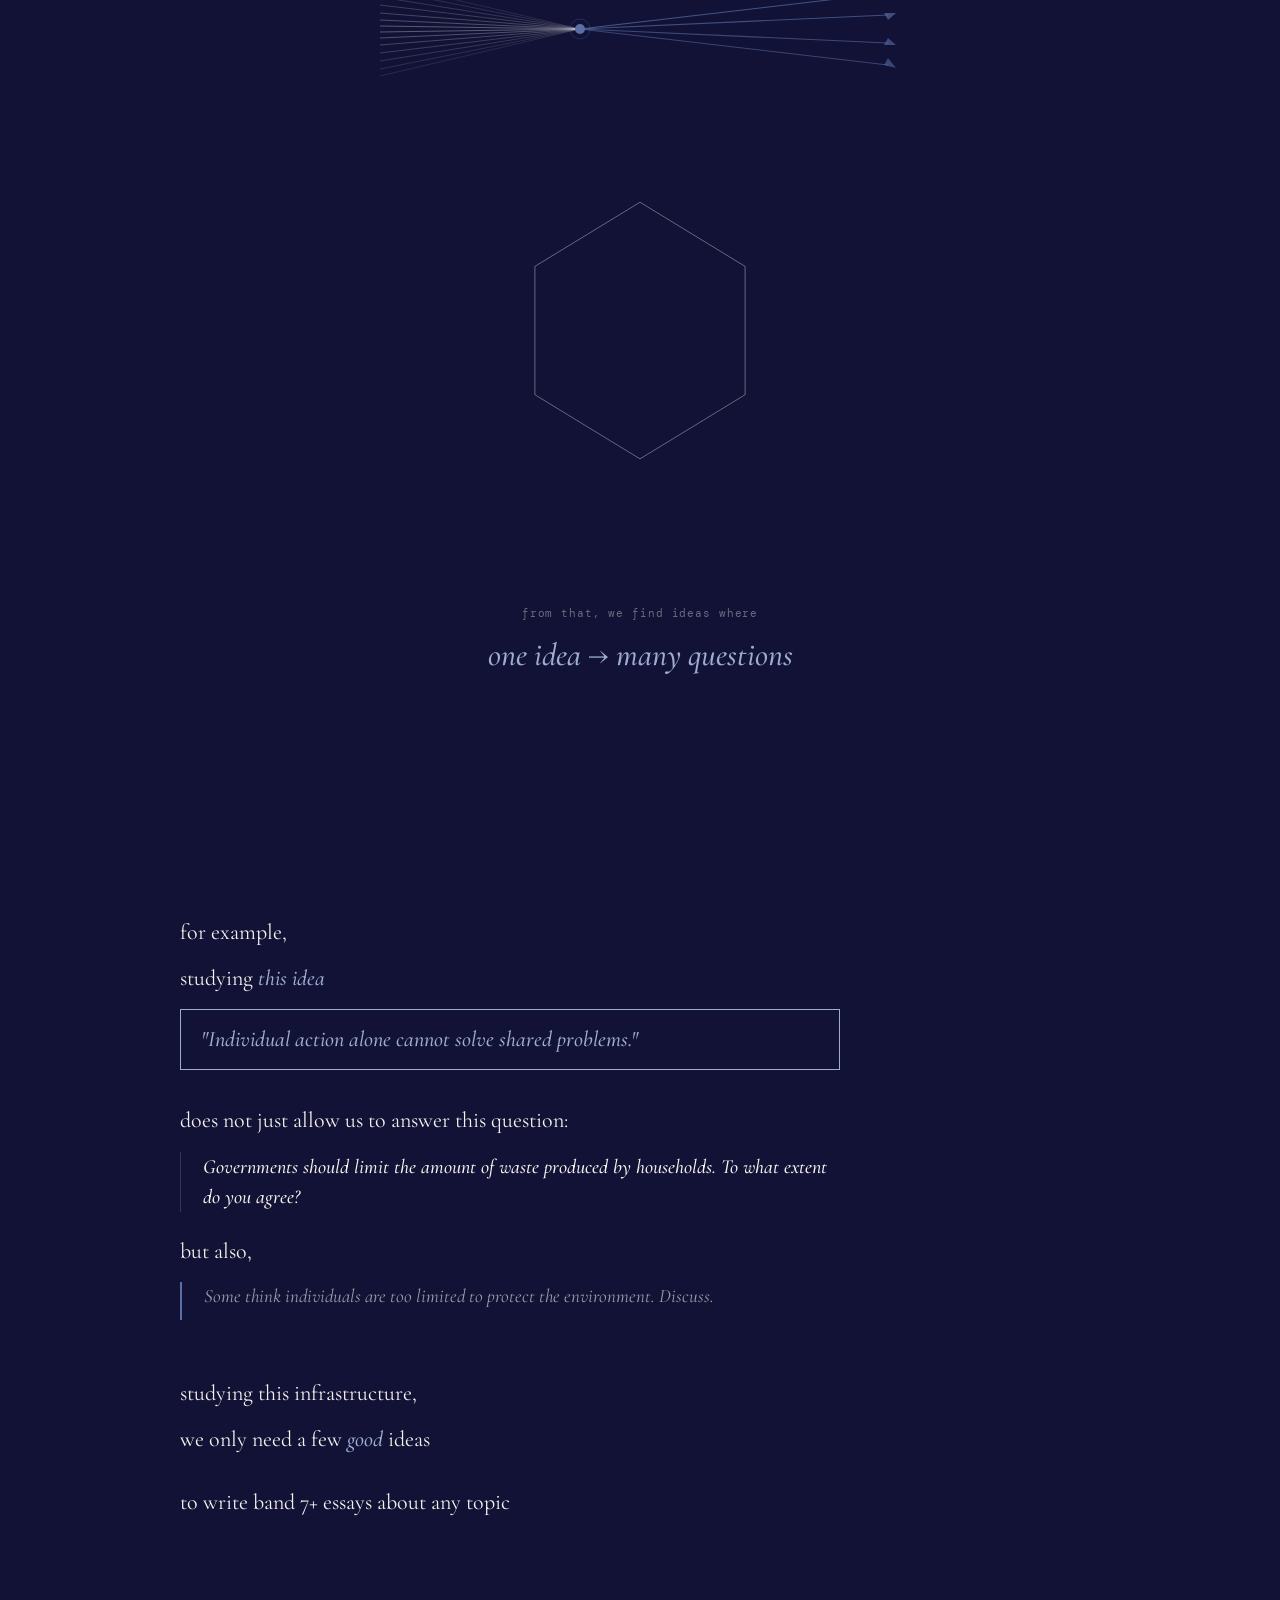
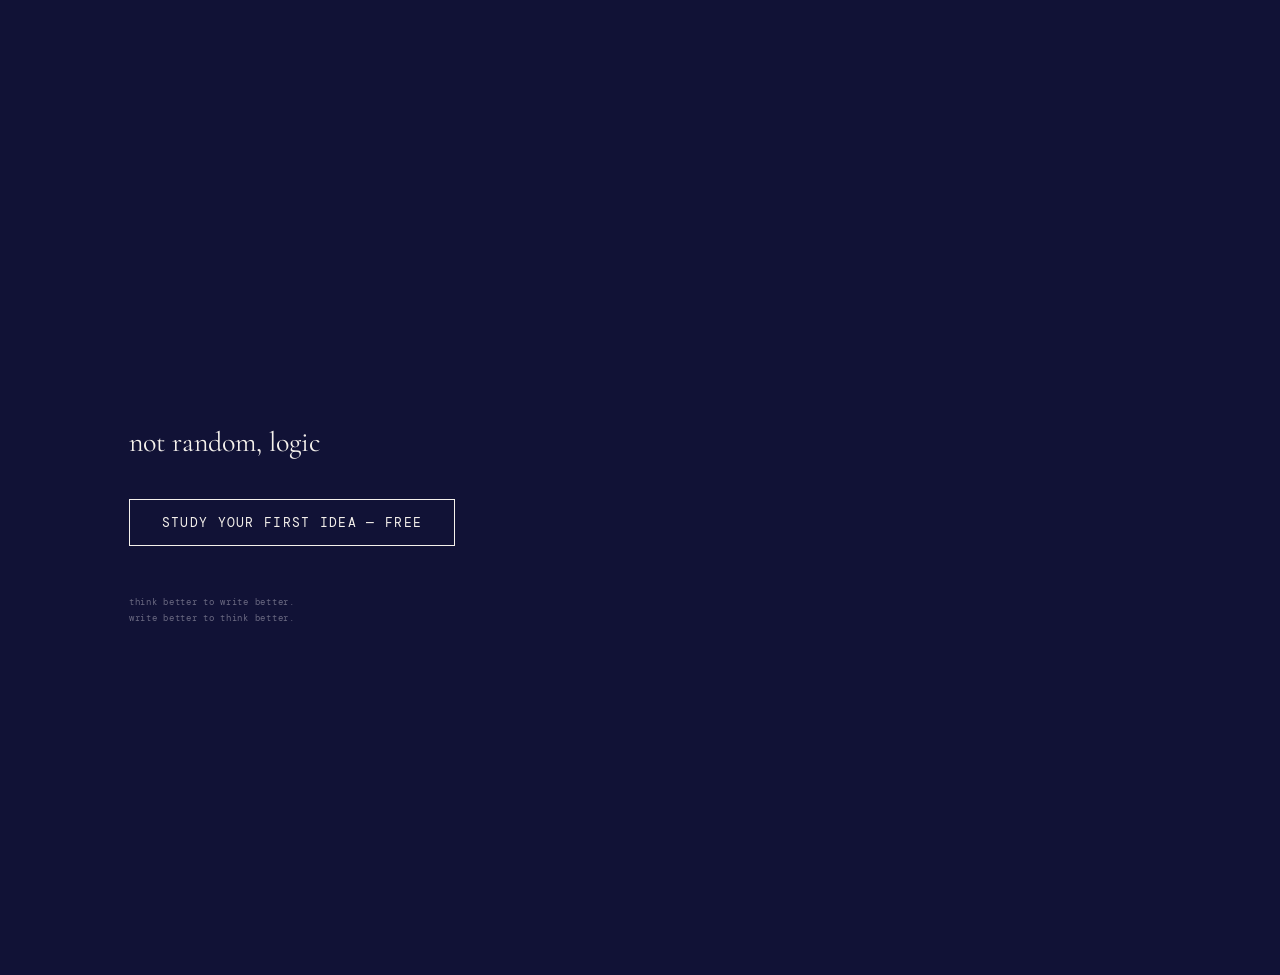
==== commit 59d9c641: "feat(landing): implement design handoff — dark canvas, animated hex, symbol system - Rebuild index.h" ====
--- a/index.html
+++ b/index.html
@@ -3,18 +3,12 @@
 <head>
   <meta charset="UTF-8">
   <meta name="viewport" content="width=device-width, initial-scale=1.0">
-  <title>Kaleido</title>
-  <meta name="description" content="IELTS Writing Task 2: six forces, every question covered. A study plan built around the hidden structure underneath every exam question.">
-  <meta property="og:type" content="website">
-  <meta property="og:url" content="https://www.kaleido.study/">
-  <meta property="og:title" content="Kaleido — IELTS Writing, structured.">
-  <meta property="og:description" content="Hundreds of questions. Six forces. Now you know where everything belongs.">
-  <meta name="twitter:card" content="summary">
-  <meta name="twitter:title" content="Kaleido — IELTS Writing, structured.">
-  <meta name="twitter:description" content="Hundreds of questions. Six forces. Now you know where everything belongs.">
+  <meta name="description" content="IELTS Writing Task 2: not random. One infrastructure beneath every question.">
+  <title>Kaleido — IELTS Writing Task 2</title>
   <link rel="preconnect" href="https://fonts.googleapis.com">
   <link rel="preconnect" href="https://fonts.gstatic.com" crossorigin>
-  <link href="https://fonts.googleapis.com/css2?family=Lora:ital,wght@0,400;0,500;1,400;1,500&family=Space+Mono:ital,wght@0,400;0,700;1,400&display=swap" rel="stylesheet">
+  <link href="https://fonts.googleapis.com/css2?family=Cormorant+Garamond:ital,wght@0,400;0,500;0,600;1,400;1,500;1,600&family=DM+Mono:wght@400&display=swap" rel="stylesheet">
+
   <style>
     /* ══════════════════════════════════════════════════
        RESET & TOKENS
@@ -22,36 +16,47 @@
     *, *::before, *::after { box-sizing: border-box; margin: 0; padding: 0; }
 
     :root {
-      --bg:        #0C0B20;
-      --text:      #EDE8DC;
-      --mid:       rgba(237,232,220,0.55);
-      --dim:       rgba(237,232,220,0.60);
-      --dimmer:    rgba(237,232,220,0.16);
-
-      /* Force colors — first appear at ④ Snap */
-      --freedom:     #F5B020;
-      --technology:  #FF2D6A;
-      --money:       #F26B2B;
-      --environment: #00D4C0;
-      --tradition:   #6B28BE;
-      --society:     #CC2BB5;
-
-      --serif: 'Lora', Georgia, serif;
-      --mono:  'Space Mono', 'Courier New', monospace;
+      /* core palette — ink/paper/signal per spec */
+      --ink:          #111236;
+      --ink-mid:      #2E2D4E;
+      --ink-soft:     #6B6A82;
+      --ink-ghost:    rgba(245,241,236,0.32);
+      --paper:        #F5F1EC;
+      --paper-deep:   #EBE6DF;
+      --signal:       #5B6FA6;
+      --signal-light: #9DACD0;
+
+      --text-on-ink:  #F5F1EC;
+      --mid:          rgba(245,241,236,0.62);
+      --dim:          rgba(245,241,236,0.40);
+      --dimmer:       rgba(245,241,236,0.16);
+
+      /* vertex hues — muted, ink-compatible accents (one chroma family) */
+      --v-material:    #C9A87C;
+      --v-progress:    #A8C0B8;
+      --v-collective:  #B89BC0;
+      --v-preservation:#C8BFA2;
+      --v-sustainable: #9BB4C9;
+      --v-individual:  #C99B9B;
+
+      --serif: 'Cormorant Garamond', Georgia, serif;
+      --mono:  'DM Mono', 'Courier New', monospace;
+
+      --gutter: 52px;
     }
 
     html { scroll-behavior: smooth; }
 
     body {
-      background: var(--bg);
-      color: var(--text);
+      background: var(--ink);
+      color: var(--text-on-ink);
       font-family: var(--serif);
       overflow-x: hidden;
       -webkit-font-smoothing: antialiased;
     }
 
     /* ══════════════════════════════════════════════════
-       CANVAS LAYER  (particle system added Step 2)
+       CANVAS LAYER
     ══════════════════════════════════════════════════ */
     #canvas-layer {
       position: fixed;
@@ -61,867 +66,703 @@
       opacity: 1;
       transition: opacity 1s ease;
     }
-    #canvas-layer.dimmed { opacity: 0.35; }
+    #canvas-layer.dimmed { opacity: 0.32; }
     #canvas-layer.hidden { opacity: 0; }
 
     /* ══════════════════════════════════════════════════
-       SECTIONS  — each exactly one viewport
+       SECTIONS
     ══════════════════════════════════════════════════ */
     section {
       position: relative;
       z-index: 1;
-      height: 100vh;
+      min-height: 100vh;
       display: flex;
       flex-direction: column;
-      align-items: center;
       justify-content: center;
-      overflow: hidden;
-    }
+      padding: 100px var(--gutter);
+    }
+
+    .content {
+      max-width: 640px;
+      width: 100%;
+    }
+
+    /* organic offsets — section padding-left holds the indent */
+    #hero        { padding-left: var(--gutter); }
+    #trap        { padding-left: calc(var(--gutter) + 8%); }
+    #wound       { padding-left: calc(var(--gutter) + 18%); }
+    #medicine    { padding-left: calc(var(--gutter) + 4%); }
+    #beat32      { padding-left: calc(var(--gutter) + 4%); }
+    #arrival     { padding-left: var(--gutter); align-items: center; }
+    #one-idea    { padding-left: var(--gutter); align-items: center; }
+    #for-example { padding-left: calc(var(--gutter) + 10%); }
+    #release     { padding-left: calc(var(--gutter) + 6%); }
+
+    #arrival .content,
+    #one-idea .content { max-width: 720px; }
 
     /* ══════════════════════════════════════════════════
-       SCROLL REVEAL
+       TYPE
+    ══════════════════════════════════════════════════ */
+    .kicker {
+      font-family: var(--mono);
+      font-size: 11px;
+      letter-spacing: 0.1em;
+      color: var(--ink-soft);
+      margin-bottom: 28px;
+      display: block;
+    }
+    .kicker--paper { color: var(--mid); }
+
+    .h-hero {
+      font-family: var(--serif);
+      font-weight: 600;
+      font-size: 52px;
+      line-height: 1.05;
+      color: var(--text-on-ink);
+      letter-spacing: -0.005em;
+    }
+
+    .h-narr {
+      font-family: var(--serif);
+      font-weight: 400;
+      font-size: 32px;
+      line-height: 1.3;
+      color: var(--text-on-ink);
+      margin-bottom: 0.65em;
+    }
+    .h-narr:last-child { margin-bottom: 0; }
+    .h-narr.ghost { color: var(--ink-ghost); }
+
+    .truth-rule {
+      width: 60px;
+      height: 1px;
+      background: var(--ink-ghost);
+      margin-bottom: 28px;
+      display: block;
+    }
+    .truth-block {
+      font-family: var(--serif);
+      font-weight: 400;
+      font-size: 20px;
+      line-height: 1.55;
+      color: var(--text-on-ink);
+    }
+    .truth-block span { display: block; }
+
+    .h-3 {
+      font-family: var(--serif);
+      font-weight: 600;
+      font-size: 36px;
+      line-height: 1.1;
+      color: var(--text-on-ink);
+      margin-bottom: 0.65em;
+    }
+
+    .signal-italic {
+      font-family: var(--serif);
+      font-weight: 500;
+      font-style: italic;
+      font-size: 28px;
+      color: var(--signal-light);
+      margin-bottom: 0.65em;
+      display: block;
+      line-height: 1.25;
+    }
+
+    .h-32 {
+      font-family: var(--serif);
+      font-weight: 400;
+      font-size: 22px;
+      line-height: 1.4;
+      color: var(--text-on-ink);
+      margin-bottom: 0.65em;
+    }
+    .h-32:last-child { margin-bottom: 0; }
+    .h-32 em.signal {
+      font-style: italic;
+      font-weight: 500;
+      color: var(--signal-light);
+    }
+
+    .arrival-text {
+      font-family: var(--serif);
+      font-weight: 500;
+      font-style: italic;
+      font-size: 28px;
+      color: var(--signal-light);
+      text-align: center;
+      letter-spacing: 0.005em;
+    }
+
+    /* beat 4 — one idea */
+    .mono-equation {
+      font-family: var(--mono);
+      font-size: 13px;
+      letter-spacing: 0.06em;
+      color: var(--text-on-ink);
+      text-align: center;
+      margin-bottom: 56px;
+      opacity: 0.78;
+    }
+    .idea-tagline {
+      font-family: var(--serif);
+      font-weight: 500;
+      font-style: italic;
+      font-size: 32px;
+      line-height: 1.25;
+      color: var(--signal-light);
+      text-align: center;
+      margin-top: 64px;
+    }
+    .idea-tagline .prefix {
+      display: block;
+      font-family: var(--mono);
+      font-size: 11px;
+      letter-spacing: 0.08em;
+      font-style: normal;
+      font-weight: 400;
+      color: var(--dim);
+      margin-bottom: 14px;
+    }
+    @media (max-width: 768px) {
+      .idea-tagline { font-size: 22px; }
+    }
+
+    .compression-wrap {
+      display: flex;
+      justify-content: center;
+      margin-bottom: 56px;
+    }
+
+    .hex-wrap {
+      width: min(440px, 86vw);
+      margin: 0 auto;
+      position: relative;
+    }
+
+    /* beat 5 — for example */
+    .h-narr-5 {
+      font-family: var(--serif);
+      font-weight: 400;
+      font-size: 22px;
+      line-height: 1.45;
+      color: var(--text-on-ink);
+      margin-bottom: 0.65em;
+    }
+    .h-narr-5.tight { margin-bottom: 1.4em; }
+    .h-narr-5 em.signal-light {
+      font-style: italic;
+      font-weight: 500;
+      color: var(--signal-light);
+    }
+
+    .idea-bordered {
+      font-family: var(--serif);
+      font-weight: 500;
+      font-style: italic;
+      font-size: 22px;
+      line-height: 1.4;
+      color: var(--signal-light);
+      border: 1px solid var(--signal-light);
+      padding: 14px 20px;
+      margin-bottom: 1.6em;
+    }
+
+    .anchor-q {
+      font-family: var(--serif);
+      font-weight: 500;
+      font-style: italic;
+      font-size: 20px;
+      line-height: 1.5;
+      color: var(--text-on-ink);
+      margin: 0.4em 0 1.2em;
+      padding-left: 22px;
+      border-left: 1px solid var(--dimmer);
+    }
+
+    .cycling-q {
+      font-family: var(--serif);
+      font-style: italic;
+      font-size: 19px;
+      line-height: 1.5;
+      color: var(--mid);
+      min-height: 2em;
+      margin: 0.4em 0 1.8em;
+      padding-left: 22px;
+      border-left: 2px solid var(--signal);
+    }
+    @media (max-width: 768px) {
+      .cycling-q { font-size: 16px; }
+    }
+
+    /* beat 6 — release */
+    .h-6 {
+      font-family: var(--serif);
+      font-weight: 400;
+      font-size: 28px;
+      line-height: 1.3;
+      color: var(--text-on-ink);
+      margin-bottom: 1.4em;
+    }
+
+    .cta {
+      display: inline-block;
+      font-family: var(--mono);
+      font-size: 13px;
+      letter-spacing: 0.1em;
+      text-transform: uppercase;
+      padding: 14px 32px;
+      border: 1.5px solid var(--text-on-ink);
+      border-radius: 0;
+      background: transparent;
+      color: var(--text-on-ink);
+      cursor: pointer;
+      text-decoration: none;
+      transition: background 200ms ease, color 200ms ease;
+    }
+    .cta:hover { background: var(--signal-light); color: var(--ink); border-color: var(--signal-light); }
+
+    .footer-lines {
+      margin-top: 48px;
+      font-family: var(--mono);
+      font-size: 9px;
+      letter-spacing: 0.08em;
+      color: var(--ink-soft);
+      line-height: 1.8;
+    }
+    .footer-lines div { display: block; }
+
+    /* ══════════════════════════════════════════════════
+       REVEAL
     ══════════════════════════════════════════════════ */
     .reveal {
       opacity: 0;
       transform: translateY(18px);
-      transition: opacity 0.75s ease, transform 0.75s ease;
-    }
-    .reveal.visible {
-      opacity: 1;
-      transform: none;
-    }
-    .reveal-delay-1 { transition-delay: 0.15s; }
-    .reveal-delay-2 { transition-delay: 0.30s; }
-    .reveal-delay-3 { transition-delay: 0.48s; }
+      transition: opacity 0.7s ease, transform 0.7s ease;
+    }
+    .reveal.visible { opacity: 1; transform: none; }
+    .reveal-d1 { transition-delay: 0.15s; }
+    .reveal-d2 { transition-delay: 0.30s; }
+    .reveal-d3 { transition-delay: 0.45s; }
 
     /* ══════════════════════════════════════════════════
-       ① TRAP
+       NAV (dark ground throughout)
     ══════════════════════════════════════════════════ */
-    #trap {
-      align-items: flex-start;
-      padding: 0 max(8vw, 48px);
-    }
-
-    .trap-lines { max-width: 960px; }
-
-    .trap-line { display: block; line-height: 1.06; }
-
-    .trap-line--big {
-      font-size: clamp(52px, 7.5vw, 110px);
-      font-weight: 500;
-      letter-spacing: -0.025em;
-    }
-
-    .trap-line--breath {
-      font-size: clamp(30px, 4.2vw, 62px);
-      font-style: italic;
-      font-weight: 400;
-      color: var(--mid);
-      margin: 0.32em 0;
-      padding-left: 0.05em;
-    }
-
+    nav.kaleido-nav {
+      position: fixed;
+      top: 0; left: 0; right: 0;
+      z-index: 20;
+      padding: 18px var(--gutter);
+      display: flex;
+      align-items: center;
+      justify-content: space-between;
+      background: rgba(17,18,54,0.55);
+      backdrop-filter: blur(10px);
+      -webkit-backdrop-filter: blur(10px);
+      transition: background 600ms ease;
+    }
+    nav.kaleido-nav .brand {
+      display: flex;
+      align-items: center;
+      gap: 10px;
+      font-family: var(--mono);
+      font-size: 11px;
+      letter-spacing: 0.18em;
+      text-transform: lowercase;
+      color: var(--text-on-ink);
+    }
+    nav.kaleido-nav .nav-cta {
+      font-family: var(--mono);
+      font-size: 10px;
+      letter-spacing: 0.12em;
+      text-transform: uppercase;
+      padding: 8px 18px;
+      border: 1px solid var(--mid);
+      color: var(--text-on-ink);
+      background: transparent;
+      cursor: pointer;
+      transition: background 200ms ease, color 200ms ease;
+    }
+    nav.kaleido-nav .nav-cta:hover { background: var(--signal-light); color: var(--ink); border-color: var(--signal-light); }
+
+    /* scroll cue on hero */
     .scroll-cue {
       position: absolute;
       bottom: 44px;
-      left: 50%;
-      transform: translateX(-50%);
+      left: var(--gutter);
       font-family: var(--mono);
-      font-size: 14px;
+      font-size: 10px;
       color: var(--dim);
-      letter-spacing: 0.22em;
-      text-transform: uppercase;
-      animation: cue-pulse 2.8s ease-in-out infinite;
-    }
-    @keyframes cue-pulse {
-      0%, 100% { opacity: 0.3; }
-      50%       { opacity: 0.8; }
-    }
-
-    /* ══════════════════════════════════════════════════
-       ② WOUND
-    ══════════════════════════════════════════════════ */
-    #wound { justify-content: center; }
-
-    .ticker-rail {
-      position: absolute;
-      top: 0; left: 0; right: 0;
-      padding: 20px 0;
-      overflow: hidden;
-      mask-image: linear-gradient(to right, transparent 0%, black 7%, black 93%, transparent 100%);
-      -webkit-mask-image: linear-gradient(to right, transparent 0%, black 7%, black 93%, transparent 100%);
-    }
-
-    .ticker-track {
-      display: inline-flex;
-      white-space: nowrap;
-      animation: ticker 26s linear infinite;
-    }
-
-    .ticker-item {
-      font-family: var(--mono);
-      font-size: 14px;
-      letter-spacing: 0.14em;
-      color: rgba(237,232,220,0.72);
-    }
-
-    @keyframes ticker { to { transform: translateX(-50%); } }
-
-    .wound-body { text-align: center; padding: 0 6vw; }
-
-    .wound-q {
-      font-size: clamp(38px, 5.8vw, 78px);
-      font-weight: 500;
-      letter-spacing: -0.025em;
-      line-height: 1.1;
-      margin-bottom: 52px;
-    }
-
-    .time-btns {
-      display: flex;
-      gap: 12px;
-      justify-content: center;
-      flex-wrap: wrap;
-    }
-
-    .time-btn {
-      font-family: var(--mono);
-      font-size: 14px;
-      letter-spacing: 0.08em;
-      padding: 14px 30px;
-      border: 1px solid var(--dimmer);
-      background: transparent;
-      color: var(--mid);
-      cursor: pointer;
-      outline: none;
-      transition: border-color 0.18s, color 0.18s, background 0.18s;
-    }
-    .time-btn:hover { border-color: var(--mid); color: var(--text); }
-    .time-btn.active {
-      border-color: var(--text);
-      background: var(--text);
-      color: var(--bg);
-    }
-
-    /* ══════════════════════════════════════════════════
-       ③ MEDICINE
-    ══════════════════════════════════════════════════ */
-    #medicine { justify-content: center; }
-
-    .medicine-wrap { text-align: center; }
-
-    .med-num {
-      font-family: var(--mono);
-      font-size: clamp(148px, 24vw, 300px);
-      font-weight: 700;
-      line-height: 0.82;
-      display: block;
-      transition: opacity 0.18s;
-    }
-
-    .med-label {
-      font-size: clamp(20px, 2.8vw, 42px);
-      font-style: italic;
-      color: var(--mid);
-      margin-top: 22px;
-    }
-
-    .med-table {
-      margin-top: 68px;
-      font-family: var(--mono);
-      font-size: 14px;
-      letter-spacing: 0.07em;
-      display: flex;
-      flex-direction: column;
-      gap: 13px;
-    }
-
-    .med-row { color: rgba(237,232,220,0.55); transition: color 0.4s; }
-    .med-row.active { color: var(--text); }
-
-    /* ══════════════════════════════════════════════════
-       ④ SNAP
-    ══════════════════════════════════════════════════ */
-    #snap { gap: 36px; padding: 0 4vw; }
-
-    .snap-eyebrow {
-      font-family: var(--mono);
-      font-size: 14px;
-      letter-spacing: 0.14em;
-      color: rgb(224, 220, 237);
-      font-weight: 700;
-      font-style: italic;
-      text-align: center;
-    }
-
-    .hex-wrap {
-      width: min(500px, 86vw);
-      height: min(500px, 86vw);
-    }
-
-    /* ══════════════════════════════════════════════════
-       ⑤ ONE IDEA
-    ══════════════════════════════════════════════════ */
-    #one-idea {
-      justify-content: flex-start;
-      padding: 0;
-    }
-
-    .idea-anchor {
-      width: 100%;
-      flex-shrink: 0;
-      padding: 52px max(6vw, 40px) 20px;
-      text-align: center;
-    }
-
-    .idea-bridge {
-      font-family: var(--mono);
-      font-size: 14px;
-      letter-spacing: 0.18em;
-      color: var(--dim);
-      text-align: center;
-      padding: 10px 0 18px;
-      text-transform: uppercase;
-    }
-
-    .idea-force-label {
-      font-family: var(--mono);
-      font-size: 14px;
-      letter-spacing: 0.22em;
-      text-transform: uppercase;
-      color: var(--dim);
-      margin-bottom: 16px;
-    }
-    .force-freedom { color: var(--freedom); }
-    .force-society  { color: var(--society); }
-
-    .idea-statement {
-      font-size: clamp(19px, 2.6vw, 34px);
-      font-style: italic;
-      line-height: 1.32;
-      max-width: 620px;
-      margin: 0 auto;
-    }
-
-    .idea-lower {
-      flex: 1;
-      display: flex;
-      flex-direction: column;
-      align-items: center;
-      justify-content: center;
-      padding: 28px max(6vw, 40px) 24px;
-      width: 100%;
-      overflow: hidden;
-    }
-
-    .card-viewport { width: min(580px, 100%); }
-
-    .idea-card {
-      border: 1px solid rgba(237,232,220,0.14);
-      background: rgba(237,232,220,0.03);
-      padding: 32px 36px;
-      cursor: grab;
-      user-select: none;
-      transition: opacity 0.22s, transform 0.22s;
-    }
-    .idea-card:active { cursor: grabbing; }
-
-    .card-lbl {
-      font-family: var(--mono);
-      font-size: 14px;
       letter-spacing: 0.2em;
-      text-transform: uppercase;
-      margin-bottom: 10px;
-    }
-    .card-lbl.lbl-q { color: var(--freedom); }
-    .card-lbl.lbl-a { color: var(--society); }
-
-    .card-q {
-      font-size: 15px;
-      font-style: italic;
-      line-height: 1.6;
-      color: rgba(237,232,220,0.88);
-      margin-bottom: 24px;
-    }
-
-    .card-a {
-      font-size: 15px;
-      line-height: 1.8;
-      color: rgba(237,232,220,0.82);
-    }
-
-    .card-nav {
+      text-transform: lowercase;
       display: flex;
       align-items: center;
-      justify-content: center;
-      gap: 20px;
-      margin-top: 18px;
-    }
-
-    .card-arrow {
-      font-family: var(--mono);
-      font-size: 14px;
-      color: rgba(237,232,220,0.65);
-      background: none;
-      border: none;
-      cursor: pointer;
-      padding: 4px 8px;
-      letter-spacing: 0.1em;
-      transition: color 0.15s;
-    }
-    .card-arrow:hover { color: var(--text); }
-
-    .card-count {
-      font-family: var(--mono);
-      font-size: 14px;
-      color: rgba(237,232,220,0.65);
-      letter-spacing: 0.12em;
-    }
-
-    .idea-tagline {
-      margin-top: 28px;
-      font-size: 17px;
-      font-style: italic;
-      color: rgba(237,232,220,0.75);
-      text-align: center;
-      opacity: 0;
-      transform: none;
-      transition: opacity 0.5s ease;
-      line-height: 1.5;
-    }
-    .idea-tagline em {
-      font-style: italic;
-      font-size: 23px;
-      font-weight: 500;
-      color: var(--text);
-      margin-left: 2px;
+      gap: 14px;
+    }
+    .scroll-cue .line {
+      width: 36px; height: 1px;
+      background: var(--dim);
+      display: inline-block;
     }
 
     /* ══════════════════════════════════════════════════
-       ⑥ RELEASE
+       MOBILE
     ══════════════════════════════════════════════════ */
-    #release { text-align: center; padding: 0 6vw; }
-
-    .release-p1 {
-      font-size: clamp(26px, 3.8vw, 54px);
-      font-weight: 500;
-      letter-spacing: -0.022em;
-      line-height: 1.18;
-      max-width: 840px;
-      text-wrap: pretty;
-    }
-
-    .release-p2 {
-      font-size: clamp(44px, 7vw, 96px);
-      font-weight: 400;
-      font-style: italic;
-      letter-spacing: -0.03em;
-      line-height: 1;
-      margin-top: 32px;
-    }
-
-    .release-note {
-      font-size: 15px;
-      color: rgba(237,232,220,0.72);
-      line-height: 1.7;
-      margin-top: 48px;
-      max-width: 360px;
-      font-style: italic;
-    }
-
-    .release-cta {
-      display: inline-block;
-      margin-top: 60px;
-      font-family: var(--mono);
-      font-size: 14px;
-      letter-spacing: 0.12em;
-      padding: 18px 46px;
-      border: none;
-      cursor: pointer;
-      background: #F1EAD5;
-      color: #1A1830;
-      /* Papery feel */
-      box-shadow:
-        0 2px 12px rgba(0,0,0,0.3),
-        inset 0 1px 0 rgba(255,255,255,0.55),
-        inset 0 -1px 0 rgba(0,0,0,0.07),
-        inset 1px 0 0 rgba(255,255,255,0.25),
-        inset -1px 0 0 rgba(0,0,0,0.04);
-      transition: background 0.2s, transform 0.12s, box-shadow 0.2s;
-    }
-    .release-cta:hover {
-      background: #F8F2E5;
-      transform: translateY(-1px);
-      box-shadow:
-        0 4px 18px rgba(0,0,0,0.35),
-        inset 0 1px 0 rgba(255,255,255,0.6),
-        inset 0 -1px 0 rgba(0,0,0,0.06);
-    }
-    .release-cta:active { transform: translateY(0); }
-
+    @media (max-width: 768px) {
+      :root { --gutter: 24px; }
+
+      #trap        { padding-left: calc(var(--gutter) + 4%); }
+      #wound       {
+        padding-left: calc(var(--gutter) + 20px);
+        border-left: 1.5px solid var(--ink-ghost);
+        margin-left: var(--gutter);
+      }
+      #medicine    { padding-left: calc(var(--gutter) + 2%); }
+      #beat32      { padding-left: calc(var(--gutter) + 2%); }
+      #for-example { padding-left: calc(var(--gutter) + 5%); }
+      #release     { padding-left: calc(var(--gutter) + 3%); }
+
+      .h-hero    { font-size: clamp(34px, 9vw, 52px); }
+      .h-narr    { font-size: 24px; }
+      .truth-block { font-size: 16px; }
+      .h-3       { font-size: 28px; }
+      .signal-italic { font-size: 22px; }
+      .h-32      { font-size: 17px; }
+      .arrival-text { font-size: 22px; }
+      .mono-equation { font-size: 11px; }
+      .idea-tagline { font-size: 22px; }
+      .h-narr-5 { font-size: 17px; }
+      .idea-bordered { font-size: 17px; }
+      .anchor-q { font-size: 16px; }
+      .h-6 { font-size: 20px; }
+
+      .hex-wrap { width: min(300px, 86vw); }
+
+      nav.kaleido-nav { padding: 14px var(--gutter); }
+      .cta { padding: 12px 24px; }
+    }
   </style>
 </head>
 <body>
 
-  <!-- Canvas — particle system injected in Step 2 -->
+  <!-- NAV -->
+  <nav class="kaleido-nav">
+    <span class="brand">
+      <svg width="22" height="22" style="color:var(--paper);flex-shrink:0;"><use href="#hex-mark"/></svg>
+      kaleido
+    </span>
+    <button class="nav-cta" onclick="document.getElementById('release').scrollIntoView({behavior:'smooth'})">Start free</button>
+  </nav>
+
+  <!-- SVG Symbol Definitions (from kaleido_symbols) -->
+  <svg style="display:none" aria-hidden="true">
+    <defs>
+      <symbol id="icon-material" viewBox="0 0 100 100">
+        <polygon points="50,12 88,50 50,88 12,50" fill="none" stroke="currentColor" stroke-width="3" stroke-linejoin="round"/>
+        <circle cx="50" cy="50" r="5" fill="currentColor" stroke="none"/>
+      </symbol>
+      <symbol id="icon-progress" viewBox="0 0 100 100">
+        <polyline points="18,24 50,50 18,76" fill="none" stroke="currentColor" stroke-width="3" stroke-linecap="round" stroke-linejoin="round"/>
+        <polyline points="46,24 78,50 46,76" fill="none" stroke="currentColor" stroke-width="3" stroke-linecap="round" stroke-linejoin="round"/>
+      </symbol>
+      <symbol id="icon-collective" viewBox="0 0 100 100">
+        <circle cx="36" cy="50" r="25" fill="none" stroke="currentColor" stroke-width="3"/>
+        <circle cx="64" cy="50" r="25" fill="none" stroke="currentColor" stroke-width="3"/>
+      </symbol>
+      <symbol id="icon-preservation" viewBox="0 0 100 100">
+        <rect x="16" y="16" width="68" height="68" fill="none" stroke="currentColor" stroke-width="3"/>
+        <line x1="50" y1="16" x2="50" y2="84" stroke="currentColor" stroke-width="2"/>
+        <line x1="16" y1="50" x2="84" y2="50" stroke="currentColor" stroke-width="2"/>
+        <circle cx="50" cy="50" r="4" fill="currentColor" stroke="none"/>
+      </symbol>
+      <symbol id="icon-sustainable" viewBox="0 0 100 100">
+        <path d="M 14,18 L 86,18 L 50,50 Z" fill="none" stroke="currentColor" stroke-width="3" stroke-linejoin="round"/>
+        <path d="M 14,82 L 86,82 L 50,50 Z" fill="none" stroke="currentColor" stroke-width="3" stroke-linejoin="round"/>
+      </symbol>
+      <symbol id="icon-individual" viewBox="0 0 100 100">
+        <circle cx="50" cy="30" r="18" fill="none" stroke="currentColor" stroke-width="3"/>
+        <circle cx="50" cy="30" r="5" fill="currentColor" stroke="none"/>
+        <path d="M 24,52 L 76,52 L 50,84 Z" fill="none" stroke="currentColor" stroke-width="3" stroke-linejoin="round"/>
+      </symbol>
+      <symbol id="hex-mark" viewBox="0 0 100 100">
+        <polygon points="50,3 90.7,26.5 90.7,73.5 50,97 9.3,73.5 9.3,26.5" fill="none" stroke="currentColor" stroke-width="1.5" opacity="1"/>
+        <polygon points="50,15 80.3,32.5 80.3,67.5 50,85 19.7,67.5 19.7,32.5" fill="none" stroke="currentColor" stroke-width="1" opacity="0.55"/>
+        <polygon points="50,26 70.8,38 70.8,62 50,74 29.2,62 29.2,38" fill="none" stroke="currentColor" stroke-width="0.8" opacity="0.32"/>
+        <polygon points="50,37 61.3,43.5 61.3,56.5 50,63 38.7,56.5 38.7,43.5" fill="none" stroke="currentColor" stroke-width="0.7" opacity="0.18"/>
+        <circle cx="50" cy="50" r="4" fill="#5B6FA6" stroke="none"/>
+      </symbol>
+    </defs>
+  </svg>
+
+  <!-- Canvas (drifting questions) -->
   <canvas id="canvas-layer"></canvas>
 
   <!-- ━━━━━━━━━━━━━━━━━━━━━━━━━━━━━━━━━━━━━━━━━━━━━
-       ① TRAP
+       BEAT 0 — HERO
+  ━━━━━━━━━━━━━━━━━━━━━━━━━━━━━━━━━━━━━━━━━━━━━ -->
+  <section id="hero" data-screen-label="00 Hero">
+    <div class="content">
+      <span class="kicker reveal">basically</span>
+      <h1 class="h-hero reveal reveal-d1">IELTS Writing Task 2,<br>you have no idea what to write.</h1>
+    </div>
+    <div class="scroll-cue"><span class="line"></span>scroll</div>
+  </section>
+
+  <!-- ━━━━━━━━━━━━━━━━━━━━━━━━━━━━━━━━━━━━━━━━━━━━━
+       BEAT 1 — TRAP
   ━━━━━━━━━━━━━━━━━━━━━━━━━━━━━━━━━━━━━━━━━━━━━ -->
   <section id="trap" data-screen-label="01 Trap">
-    <div class="trap-lines">
-      <span class="trap-line trap-line--big reveal">You study<br>one idea → one question.</span>
-      <span class="trap-line trap-line--breath reveal reveal-delay-1">You get to the test room.</span>
-      <span class="trap-line trap-line--big reveal reveal-delay-2">You see a different one.</span>
+    <div class="content">
+      <p class="h-narr reveal">you study a topic</p>
+      <p class="h-narr reveal reveal-d1">you write an essay about it</p>
+      <p class="h-narr ghost reveal reveal-d2">you think: I'm preparing</p>
     </div>
-    <span class="scroll-cue">scroll</span>
   </section>
 
   <!-- ━━━━━━━━━━━━━━━━━━━━━━━━━━━━━━━━━━━━━━━━━━━━━
-       ② WOUND
+       BEAT 2 — WOUND  (and 2.1 truth, same section)
   ━━━━━━━━━━━━━━━━━━━━━━━━━━━━━━━━━━━━━━━━━━━━━ -->
   <section id="wound" data-screen-label="02 Wound">
-    <div class="ticker-rail">
-      <div class="ticker-track" id="ticker-track"></div>
-    </div>
-
-    <div class="wound-body">
-      <h2 class="wound-q reveal">How much TIME<br>do you have?</h2>
-      <div class="time-btns reveal reveal-delay-1">
-        <button class="time-btn" data-weeks="2" data-ideas="10" data-pct="50">2 weeks</button>
-        <button class="time-btn active" data-weeks="4" data-ideas="25" data-pct="80">1 month</button>
-        <button class="time-btn" data-weeks="8" data-ideas="50" data-pct="90">2 months</button>
+    <div class="content">
+      <p class="h-narr reveal">you get to the test room,</p>
+      <p class="h-narr reveal reveal-d1">you see a new topic :|</p>
+
+      <div style="height: 80px;"></div>
+
+      <span class="truth-rule reveal reveal-d2"></span>
+      <div class="truth-block reveal reveal-d3">
+        <span>this is not bad luck</span>
+        <span>one random question → one random idea</span>
+        <span>but there are hundreds of possible topics</span>
+        <span>you cannot study all of them</span>
       </div>
     </div>
   </section>
 
   <!-- ━━━━━━━━━━━━━━━━━━━━━━━━━━━━━━━━━━━━━━━━━━━━━
-       ③ MEDICINE
+       BEAT 3 — MEDICINE
   ━━━━━━━━━━━━━━━━━━━━━━━━━━━━━━━━━━━━━━━━━━━━━ -->
   <section id="medicine" data-screen-label="03 Medicine">
-    <canvas id="med-canvas" style="position:absolute;inset:0;width:100%;height:100%;pointer-events:none;z-index:0;"></canvas>
-    <div class="medicine-wrap" style="position:relative;z-index:1;">
-      <span class="med-num" id="med-num" style="opacity:0;transition:opacity 0.8s ease;">25</span>
-      <div class="med-label" id="med-label" style="opacity:0;transition:opacity 0.8s ease 0.3s;">ideas. That’s your plan.</div>
-      <div class="med-table" id="med-table-el" style="opacity:0;transition:opacity 0.6s ease;">
-        <div class="med-row" data-weeks="2">2 weeks &nbsp;→&nbsp; 10 ideas &nbsp;→&nbsp; 50% of questions</div>
-        <div class="med-row active" data-weeks="4">Your 1-month study plan to answer 80% of questions</div>
-        <div class="med-row" data-weeks="8">2 months &nbsp;→&nbsp; 50 ideas &nbsp;→&nbsp; 90% of questions</div>
+    <canvas id="med-canvas" style="position:absolute;inset:0;width:100%;height:100%;pointer-events:none;z-index:0;opacity:0.55;"></canvas>
+    <div class="content" style="position:relative;z-index:1;">
+      <span class="kicker reveal">good news is</span>
+      <h2 class="h-3 reveal reveal-d1">IELTS questions are not random.</h2>
+      <span class="signal-italic reveal reveal-d2">they feel random but they are not</span>
+      <p class="h-32 ghost reveal reveal-d3" style="color: var(--ink-ghost);">no need to study as if they were random and infinite</p>
+    </div>
+  </section>
+
+  <!-- ━━━━━━━━━━━━━━━━━━━━━━━━━━━━━━━━━━━━━━━━━━━━━
+       BEAT 3.2 — under every question
+  ━━━━━━━━━━━━━━━━━━━━━━━━━━━━━━━━━━━━━━━━━━━━━ -->
+  <section id="beat32" data-screen-label="032 Compression">
+    <div class="content">
+      <p class="h-32 reveal">many many questions</p>
+      <p class="h-32 reveal reveal-d1">under every question — no matter the topic —</p>
+      <p class="h-32 reveal reveal-d2">→ <em class="signal">one</em> infrastructure</p>
+    </div>
+  </section>
+
+  <!-- ━━━━━━━━━━━━━━━━━━━━━━━━━━━━━━━━━━━━━━━━━━━━━
+       BEAT 3.3 — ARRIVAL + BEAT 4 — ONE IDEA
+       (the hexagon assembles here; equation + sub copy frame it)
+  ━━━━━━━━━━━━━━━━━━━━━━━━━━━━━━━━━━━━━━━━━━━━━ -->
+  <section id="one-idea" data-screen-label="04 One Idea">
+    <div class="content">
+
+      <p class="arrival-text reveal" style="margin-bottom: 72px;">we found it.</p>
+
+      <p class="mono-equation reveal reveal-d1">many questions → one infrastructure</p>
+
+      <!-- Compression mark -->
+      <div class="compression-wrap reveal reveal-d2">
+        <svg width="520" height="100" viewBox="0 0 520 100" fill="none" style="width:100%; max-width:520px; display:block;">
+          <line x1="0" y1="3"  x2="200" y2="50" stroke="rgba(245,241,236,0.18)" stroke-width="0.6"/>
+          <line x1="0" y1="10" x2="200" y2="50" stroke="rgba(245,241,236,0.22)" stroke-width="0.6"/>
+          <line x1="0" y1="18" x2="200" y2="50" stroke="rgba(245,241,236,0.28)" stroke-width="0.6"/>
+          <line x1="0" y1="26" x2="200" y2="50" stroke="rgba(245,241,236,0.34)" stroke-width="0.6"/>
+          <line x1="0" y1="34" x2="200" y2="50" stroke="rgba(245,241,236,0.40)" stroke-width="0.6"/>
+          <line x1="0" y1="41" x2="200" y2="50" stroke="rgba(245,241,236,0.48)" stroke-width="0.6"/>
+          <line x1="0" y1="47" x2="200" y2="50" stroke="rgba(245,241,236,0.55)" stroke-width="0.6"/>
+          <line x1="0" y1="53" x2="200" y2="50" stroke="rgba(245,241,236,0.55)" stroke-width="0.6"/>
+          <line x1="0" y1="59" x2="200" y2="50" stroke="rgba(245,241,236,0.48)" stroke-width="0.6"/>
+          <line x1="0" y1="66" x2="200" y2="50" stroke="rgba(245,241,236,0.40)" stroke-width="0.6"/>
+          <line x1="0" y1="74" x2="200" y2="50" stroke="rgba(245,241,236,0.34)" stroke-width="0.6"/>
+          <line x1="0" y1="82" x2="200" y2="50" stroke="rgba(245,241,236,0.28)" stroke-width="0.6"/>
+          <line x1="0" y1="90" x2="200" y2="50" stroke="rgba(245,241,236,0.22)" stroke-width="0.6"/>
+          <line x1="0" y1="97" x2="200" y2="50" stroke="rgba(245,241,236,0.18)" stroke-width="0.6"/>
+          <line x1="200" y1="50" x2="508" y2="14" stroke="#5B6FA6" stroke-width="1.1" opacity="0.70"/>
+          <polygon points="516,11 504,12 508,20" fill="#5B6FA6" opacity="0.70"/>
+          <line x1="200" y1="50" x2="508" y2="36" stroke="#5B6FA6" stroke-width="1.1" opacity="0.65"/>
+          <polygon points="516,34 504,34 508,41" fill="#5B6FA6" opacity="0.65"/>
+          <line x1="200" y1="50" x2="508" y2="64" stroke="#5B6FA6" stroke-width="1.1" opacity="0.60"/>
+          <polygon points="516,66 504,66 508,59" fill="#5B6FA6" opacity="0.60"/>
+          <line x1="200" y1="50" x2="508" y2="86" stroke="#5B6FA6" stroke-width="1.1" opacity="0.55"/>
+          <polygon points="516,89 504,86 508,79" fill="#5B6FA6" opacity="0.55"/>
+          <circle cx="200" cy="50" r="10" stroke="#5B6FA6" stroke-width="0.8" fill="none" opacity="0.35"/>
+          <circle cx="200" cy="50" r="5"  fill="#5B6FA6"/>
+        </svg>
+      </div>
+
+      <!-- Hexagon (the one infrastructure) -->
+      <div class="hex-wrap">
+        <svg id="hex-svg" viewBox="-60 -20 720 660" xmlns="http://www.w3.org/2000/svg" style="width:100%;height:auto;overflow:visible;">
+
+          <!-- spokes -->
+          <line class="hex-spoke" data-d="0"  x1="300" y1="300" x2="300" y2="90"  stroke="rgba(91,111,166,0.55)" stroke-width="0.8" stroke-dasharray="220" stroke-dashoffset="220" fill="none"/>
+          <line class="hex-spoke" data-d="1"  x1="300" y1="300" x2="472" y2="195" stroke="rgba(91,111,166,0.55)" stroke-width="0.8" stroke-dasharray="220" stroke-dashoffset="220" fill="none"/>
+          <line class="hex-spoke" data-d="2"  x1="300" y1="300" x2="472" y2="405" stroke="rgba(91,111,166,0.55)" stroke-width="0.8" stroke-dasharray="220" stroke-dashoffset="220" fill="none"/>
+          <line class="hex-spoke" data-d="3"  x1="300" y1="300" x2="300" y2="510" stroke="rgba(91,111,166,0.55)" stroke-width="0.8" stroke-dasharray="220" stroke-dashoffset="220" fill="none"/>
+          <line class="hex-spoke" data-d="4"  x1="300" y1="300" x2="128" y2="405" stroke="rgba(91,111,166,0.55)" stroke-width="0.8" stroke-dasharray="220" stroke-dashoffset="220" fill="none"/>
+          <line class="hex-spoke" data-d="5"  x1="300" y1="300" x2="128" y2="195" stroke="rgba(91,111,166,0.55)" stroke-width="0.8" stroke-dasharray="220" stroke-dashoffset="220" fill="none"/>
+
+          <!-- edges -->
+          <line class="hex-edge" data-d="0" x1="300" y1="90"  x2="472" y2="195" stroke="rgba(245,241,236,0.42)" stroke-width="1.5" stroke-dasharray="220" stroke-dashoffset="220" fill="none"/>
+          <line class="hex-edge" data-d="1" x1="472" y1="195" x2="472" y2="405" stroke="rgba(245,241,236,0.42)" stroke-width="1.5" stroke-dasharray="220" stroke-dashoffset="220" fill="none"/>
+          <line class="hex-edge" data-d="2" x1="472" y1="405" x2="300" y2="510" stroke="rgba(245,241,236,0.42)" stroke-width="1.5" stroke-dasharray="220" stroke-dashoffset="220" fill="none"/>
+          <line class="hex-edge" data-d="3" x1="300" y1="510" x2="128" y2="405" stroke="rgba(245,241,236,0.42)" stroke-width="1.5" stroke-dasharray="220" stroke-dashoffset="220" fill="none"/>
+          <line class="hex-edge" data-d="4" x1="128" y1="405" x2="128" y2="195" stroke="rgba(245,241,236,0.42)" stroke-width="1.5" stroke-dasharray="220" stroke-dashoffset="220" fill="none"/>
+          <line class="hex-edge" data-d="5" x1="128" y1="195" x2="300" y2="90"  stroke="rgba(245,241,236,0.42)" stroke-width="1.5" stroke-dasharray="220" stroke-dashoffset="220" fill="none"/>
+
+          <!-- inner concentric hexagons (shimmer in) -->
+          <polygon class="hex-inner" data-r="1" points="300,142 440,222 440,378 300,458 160,378 160,222"
+            fill="none" stroke="rgba(245,241,236,0.18)" stroke-width="1" opacity="0"/>
+          <polygon class="hex-inner" data-r="2" points="300,194 392,250 392,350 300,406 208,350 208,250"
+            fill="none" stroke="rgba(245,241,236,0.10)" stroke-width="0.8" opacity="0"/>
+
+          <!-- center: signal dot + faint ring -->
+          <circle id="hex-center-ring" cx="300" cy="300" r="22" fill="none" stroke="rgba(91,111,166,0.35)" stroke-width="1" opacity="0"/>
+          <circle id="hex-center-dot"  cx="300" cy="300" r="6" fill="#5B6FA6" opacity="0"/>
+
+          <!-- vertex dots + canonical icons from kaleido_symbols -->
+          <g class="hex-vertex" data-vi="0" opacity="0" style="transform-origin:300px 90px;transform-box:fill-box;">
+            <circle cx="300" cy="90" r="6" fill="#5B6FA6"/>
+            <circle cx="300" cy="90" r="14" fill="none" stroke="rgba(91,111,166,0.30)" stroke-width="0.8"/>
+            <use href="#icon-material" x="276" y="24" width="48" height="48" style="color:rgba(245,241,236,0.62)"/>
+          </g>
+          <g class="hex-vertex" data-vi="1" opacity="0" style="transform-origin:472px 195px;transform-box:fill-box;">
+            <circle cx="472" cy="195" r="6" fill="#5B6FA6"/>
+            <circle cx="472" cy="195" r="14" fill="none" stroke="rgba(91,111,166,0.30)" stroke-width="0.8"/>
+            <use href="#icon-progress" x="484" y="149" width="48" height="48" style="color:rgba(245,241,236,0.62)"/>
+          </g>
+          <g class="hex-vertex" data-vi="2" opacity="0" style="transform-origin:472px 405px;transform-box:fill-box;">
+            <circle cx="472" cy="405" r="6" fill="#5B6FA6"/>
+            <circle cx="472" cy="405" r="14" fill="none" stroke="rgba(91,111,166,0.30)" stroke-width="0.8"/>
+            <use href="#icon-collective" x="484" y="381" width="48" height="48" style="color:rgba(245,241,236,0.62)"/>
+          </g>
+          <g class="hex-vertex" data-vi="3" opacity="0" style="transform-origin:300px 510px;transform-box:fill-box;">
+            <circle cx="300" cy="510" r="6" fill="#5B6FA6"/>
+            <circle cx="300" cy="510" r="14" fill="none" stroke="rgba(91,111,166,0.30)" stroke-width="0.8"/>
+            <use href="#icon-preservation" x="276" y="526" width="48" height="48" style="color:rgba(245,241,236,0.62)"/>
+          </g>
+          <g class="hex-vertex" data-vi="4" opacity="0" style="transform-origin:128px 405px;transform-box:fill-box;">
+            <circle cx="128" cy="405" r="6" fill="#5B6FA6"/>
+            <circle cx="128" cy="405" r="14" fill="none" stroke="rgba(91,111,166,0.30)" stroke-width="0.8"/>
+            <use href="#icon-sustainable" x="80" y="381" width="48" height="48" style="color:rgba(245,241,236,0.62)"/>
+          </g>
+          <g class="hex-vertex" data-vi="5" opacity="0" style="transform-origin:128px 195px;transform-box:fill-box;">
+            <circle cx="128" cy="195" r="6" fill="#5B6FA6"/>
+            <circle cx="128" cy="195" r="14" fill="none" stroke="rgba(91,111,166,0.30)" stroke-width="0.8"/>
+            <use href="#icon-individual" x="80" y="149" width="48" height="48" style="color:rgba(245,241,236,0.62)"/>
+          </g>
+
+          <!-- labels -->
+          <text class="hex-label" data-li="0" x="300" y="18"  font-family="DM Mono,monospace" font-size="11" fill="rgba(245,241,236,0.62)" text-anchor="middle" letter-spacing="0.18em" opacity="0">MATERIAL</text>
+          <text class="hex-label" data-li="1" x="552" y="170" font-family="DM Mono,monospace" font-size="11" fill="rgba(245,241,236,0.62)" text-anchor="start"  letter-spacing="0.18em" opacity="0">PROGRESS</text>
+          <text class="hex-label" data-li="2" x="552" y="442" font-family="DM Mono,monospace" font-size="11" fill="rgba(245,241,236,0.62)" text-anchor="start"  letter-spacing="0.18em" opacity="0">COLLECTIVE</text>
+          <text class="hex-label" data-li="3" x="300" y="600" font-family="DM Mono,monospace" font-size="11" fill="rgba(245,241,236,0.62)" text-anchor="middle" letter-spacing="0.18em" opacity="0">PRESERVATION</text>
+          <text class="hex-label" data-li="4" x="48"  y="442" font-family="DM Mono,monospace" font-size="11" fill="rgba(245,241,236,0.62)" text-anchor="end"    letter-spacing="0.18em" opacity="0">SUSTAINABLE</text>
+          <text class="hex-label" data-li="5" x="48"  y="170" font-family="DM Mono,monospace" font-size="11" fill="rgba(245,241,236,0.62)" text-anchor="end"    letter-spacing="0.18em" opacity="0">INDIVIDUAL</text>
+
+        </svg>
+      </div>
+
+      <p class="idea-tagline reveal">
+        <span class="prefix">from that, we find ideas where</span>
+        one idea → many questions
+      </p>
+    </div>
+  </section>
+
+  <!-- ━━━━━━━━━━━━━━━━━━━━━━━━━━━━━━━━━━━━━━━━━━━━━
+       BEAT 5 — FOR EXAMPLE
+  ━━━━━━━━━━━━━━━━━━━━━━━━━━━━━━━━━━━━━━━━━━━━━ -->
+  <section id="for-example" data-screen-label="05 For Example">
+    <div class="content" style="max-width: 660px;">
+      <p class="h-narr-5 reveal">for example,</p>
+      <p class="h-narr-5 reveal reveal-d1">studying <em class="signal-light">this idea</em></p>
+
+      <div class="idea-bordered reveal reveal-d2">"Individual action alone cannot solve shared problems."</div>
+
+      <p class="h-narr-5 reveal">does not just allow us to answer this question:</p>
+
+      <p class="anchor-q reveal reveal-d1" id="anchor-q">
+        Governments should limit the amount of waste produced by households. To what extent do you agree?
+      </p>
+
+      <p class="h-narr-5 reveal">but also,</p>
+
+      <p class="cycling-q reveal reveal-d1" id="cycling-q">&nbsp;</p>
+
+      <div style="height: 24px;"></div>
+
+      <p class="h-narr-5 reveal">studying this infrastructure,</p>
+      <p class="h-narr-5 tight reveal reveal-d1">we only need a few <em class="signal-light">good</em> ideas</p>
+      <p class="h-narr-5 reveal reveal-d2">to write band 7+ essays about any topic</p>
+    </div>
+  </section>
+
+  <!-- ━━━━━━━━━━━━━━━━━━━━━━━━━━━━━━━━━━━━━━━━━━━━━
+       BEAT 6 — RELEASE
+  ━━━━━━━━━━━━━━━━━━━━━━━━━━━━━━━━━━━━━━━━━━━━━ -->
+  <section id="release" data-screen-label="06 Release">
+    <div class="content">
+      <h2 class="h-6 reveal">not random, logic</h2>
+      <a class="cta reveal reveal-d1" id="cta-btn" href="#" onclick="event.preventDefault();">Study your first idea — free</a>
+      <div class="footer-lines reveal reveal-d2">
+        <div>think better to write better.</div>
+        <div>write better to think better.</div>
       </div>
     </div>
   </section>
 
-  <!-- ━━━━━━━━━━━━━━━━━━━━━━━━━━━━━━━━━━━━━━━━━━━━━
-       ④ SNAP  — the kinetic centrepiece (static for Step 1)
-  ━━━━━━━━━━━━━━━━━━━━━━━━━━━━━━━━━━━━━━━━━━━━━ -->
-  <section id="snap" data-screen-label="04 Snap">
-    <p class="snap-eyebrow reveal">We've found a hidden structure behind every question.</p>
-
-    <div class="hex-wrap reveal reveal-delay-1">
-      <!-- viewBox: 600×600, center (300,300), pointy-top, R=210 -->
-      <svg id="hex-svg" viewBox="-60 -20 720 660" xmlns="http://www.w3.org/2000/svg" style="width:100%;height:100%;overflow:visible;">
-
-        <!-- ─── Spokes (draw outward from center) ─── -->
-        <line class="hex-spoke" data-d="0"  x1="300" y1="300" x2="300" y2="90"  stroke="rgba(237,232,220,0.18)" stroke-width="1" stroke-dasharray="220" stroke-dashoffset="220" fill="none"/>
-        <line class="hex-spoke" data-d="1"  x1="300" y1="300" x2="472" y2="195" stroke="rgba(237,232,220,0.18)" stroke-width="1" stroke-dasharray="220" stroke-dashoffset="220" fill="none"/>
-        <line class="hex-spoke" data-d="2"  x1="300" y1="300" x2="472" y2="405" stroke="rgba(237,232,220,0.18)" stroke-width="1" stroke-dasharray="220" stroke-dashoffset="220" fill="none"/>
-        <line class="hex-spoke" data-d="3"  x1="300" y1="300" x2="300" y2="510" stroke="rgba(237,232,220,0.18)" stroke-width="1" stroke-dasharray="220" stroke-dashoffset="220" fill="none"/>
-        <line class="hex-spoke" data-d="4"  x1="300" y1="300" x2="128" y2="405" stroke="rgba(237,232,220,0.18)" stroke-width="1" stroke-dasharray="220" stroke-dashoffset="220" fill="none"/>
-        <line class="hex-spoke" data-d="5"  x1="300" y1="300" x2="128" y2="195" stroke="rgba(237,232,220,0.18)" stroke-width="1" stroke-dasharray="220" stroke-dashoffset="220" fill="none"/>
-
-        <!-- ─── Hexagon edges (6 individual lines) ─── -->
-        <line class="hex-edge" data-d="0" x1="300" y1="90"  x2="472" y2="195" stroke="rgba(237,232,220,0.28)" stroke-width="1.5" stroke-dasharray="220" stroke-dashoffset="220" fill="none"/>
-        <line class="hex-edge" data-d="1" x1="472" y1="195" x2="472" y2="405" stroke="rgba(237,232,220,0.28)" stroke-width="1.5" stroke-dasharray="220" stroke-dashoffset="220" fill="none"/>
-        <line class="hex-edge" data-d="2" x1="472" y1="405" x2="300" y2="510" stroke="rgba(237,232,220,0.28)" stroke-width="1.5" stroke-dasharray="220" stroke-dashoffset="220" fill="none"/>
-        <line class="hex-edge" data-d="3" x1="300" y1="510" x2="128" y2="405" stroke="rgba(237,232,220,0.28)" stroke-width="1.5" stroke-dasharray="220" stroke-dashoffset="220" fill="none"/>
-        <line class="hex-edge" data-d="4" x1="128" y1="405" x2="128" y2="195" stroke="rgba(237,232,220,0.28)" stroke-width="1.5" stroke-dasharray="220" stroke-dashoffset="220" fill="none"/>
-        <line class="hex-edge" data-d="5" x1="128" y1="195" x2="300" y2="90"  stroke="rgba(237,232,220,0.28)" stroke-width="1.5" stroke-dasharray="220" stroke-dashoffset="220" fill="none"/>
-
-        <!-- ─── Inner ring ─── -->
-        <polygon class="hex-inner" points="300,142 440,222 440,378 300,458 160,378 160,222"
-          fill="none" stroke="rgba(237,232,220,0.07)" stroke-width="1" opacity="0"/>
-
-        <!-- ─── ? marks on each edge ─── -->
-        <!-- Freedom→Tech -->
-        <text class="hex-qmark" data-e="0" x="348" y="119" font-family="Space Mono,monospace" font-size="14" fill="rgba(237,232,220,0.60)" text-anchor="middle" dominant-baseline="middle" opacity="0">?</text>
-        <text class="hex-qmark" data-e="0" x="386" y="142" font-family="Space Mono,monospace" font-size="14" fill="rgba(237,232,220,0.55)" text-anchor="middle" dominant-baseline="middle" opacity="0">?</text>
-        <text class="hex-qmark" data-e="0" x="424" y="166" font-family="Space Mono,monospace" font-size="14" fill="rgba(237,232,220,0.60)" text-anchor="middle" dominant-baseline="middle" opacity="0">?</text>
-        <!-- Tech→Money -->
-        <text class="hex-qmark" data-e="1" x="479" y="253" font-family="Space Mono,monospace" font-size="14" fill="rgba(237,232,220,0.60)" text-anchor="middle" dominant-baseline="middle" opacity="0">?</text>
-        <text class="hex-qmark" data-e="1" x="479" y="300" font-family="Space Mono,monospace" font-size="14" fill="rgba(237,232,220,0.55)" text-anchor="middle" dominant-baseline="middle" opacity="0">?</text>
-        <text class="hex-qmark" data-e="1" x="479" y="347" font-family="Space Mono,monospace" font-size="14" fill="rgba(237,232,220,0.60)" text-anchor="middle" dominant-baseline="middle" opacity="0">?</text>
-        <!-- Money→Env -->
-        <text class="hex-qmark" data-e="2" x="424" y="434" font-family="Space Mono,monospace" font-size="14" fill="rgba(237,232,220,0.60)" text-anchor="middle" dominant-baseline="middle" opacity="0">?</text>
-        <text class="hex-qmark" data-e="2" x="386" y="457" font-family="Space Mono,monospace" font-size="14" fill="rgba(237,232,220,0.55)" text-anchor="middle" dominant-baseline="middle" opacity="0">?</text>
-        <text class="hex-qmark" data-e="2" x="348" y="480" font-family="Space Mono,monospace" font-size="14" fill="rgba(237,232,220,0.60)" text-anchor="middle" dominant-baseline="middle" opacity="0">?</text>
-        <!-- Env→Tradition -->
-        <text class="hex-qmark" data-e="3" x="252" y="480" font-family="Space Mono,monospace" font-size="14" fill="rgba(237,232,220,0.60)" text-anchor="middle" dominant-baseline="middle" opacity="0">?</text>
-        <text class="hex-qmark" data-e="3" x="214" y="457" font-family="Space Mono,monospace" font-size="14" fill="rgba(237,232,220,0.55)" text-anchor="middle" dominant-baseline="middle" opacity="0">?</text>
-        <text class="hex-qmark" data-e="3" x="176" y="434" font-family="Space Mono,monospace" font-size="14" fill="rgba(237,232,220,0.60)" text-anchor="middle" dominant-baseline="middle" opacity="0">?</text>
-        <!-- Tradition→Society -->
-        <text class="hex-qmark" data-e="4" x="121" y="347" font-family="Space Mono,monospace" font-size="14" fill="rgba(237,232,220,0.60)" text-anchor="middle" dominant-baseline="middle" opacity="0">?</text>
-        <text class="hex-qmark" data-e="4" x="121" y="300" font-family="Space Mono,monospace" font-size="14" fill="rgba(237,232,220,0.55)" text-anchor="middle" dominant-baseline="middle" opacity="0">?</text>
-        <text class="hex-qmark" data-e="4" x="121" y="253" font-family="Space Mono,monospace" font-size="14" fill="rgba(237,232,220,0.60)" text-anchor="middle" dominant-baseline="middle" opacity="0">?</text>
-        <!-- Society→Freedom -->
-        <text class="hex-qmark" data-e="5" x="176" y="166" font-family="Space Mono,monospace" font-size="14" fill="rgba(237,232,220,0.60)" text-anchor="middle" dominant-baseline="middle" opacity="0">?</text>
-        <text class="hex-qmark" data-e="5" x="214" y="142" font-family="Space Mono,monospace" font-size="14" fill="rgba(237,232,220,0.55)" text-anchor="middle" dominant-baseline="middle" opacity="0">?</text>
-        <text class="hex-qmark" data-e="5" x="252" y="119" font-family="Space Mono,monospace" font-size="14" fill="rgba(237,232,220,0.60)" text-anchor="middle" dominant-baseline="middle" opacity="0">?</text>
-
-        <!-- ─── Human Flourishing at center ─── -->
-        <g id="hex-human" transform="translate(300,300)" stroke="rgba(237,232,220,0.7)" stroke-width="2" stroke-linecap="round" fill="none" opacity="0">
-          <circle cx="0" cy="-20" r="7"/>
-          <line x1="0" y1="-13" x2="0" y2="8"/>
-          <line x1="-10" y1="-3" x2="10" y2="-3"/>
-          <line x1="0" y1="8" x2="-8" y2="24"/>
-          <line x1="0" y1="8" x2="8" y2="24"/>
-        </g>
-
-        <!-- ─── Vertex circles (with icons) ─── -->
-
-        <!-- FREEDOM  (300,90)  #F5B020 -->
-        <g class="hex-vertex" data-vi="0" opacity="0" style="transform-origin:50% 50%;transform-box:fill-box;">
-          <circle cx="300" cy="90" r="25" fill="#F5B020"/>
-          <g transform="translate(300,90)" stroke="#0C0B20" stroke-width="2.2" stroke-linecap="round" fill="none">
-            <circle cx="0" cy="-8" r="4.5" stroke="#0C0B20"/>
-            <line x1="0" y1="-3.5" x2="0" y2="7"/>
-            <line x1="-6" y1="0" x2="6" y2="0"/>
-            <line x1="0" y1="7" x2="-5" y2="16"/>
-            <line x1="0" y1="7" x2="5" y2="16"/>
-          </g>
-        </g>
-        <!-- TECHNOLOGY  (472,195)  #FF2D6A -->
-        <g class="hex-vertex" data-vi="1" opacity="0" style="transform-origin:50% 50%;transform-box:fill-box;">
-          <circle cx="472" cy="195" r="25" fill="#FF2D6A"/>
-          <g transform="translate(472,195)" stroke="#0C0B20" stroke-width="2.2" stroke-linecap="round" fill="none">
-            <rect x="-6.5" y="-11" width="13" height="22" rx="2.5" stroke="#0C0B20"/>
-            <line x1="-2" y1="7.5" x2="2" y2="7.5"/>
-          </g>
-        </g>
-        <!-- MONEY  (472,405)  #F26B2B -->
-        <g class="hex-vertex" data-vi="2" opacity="0" style="transform-origin:50% 50%;transform-box:fill-box;">
-          <circle cx="472" cy="405" r="25" fill="#F26B2B"/>
-          <g transform="translate(472,405)" stroke="#0C0B20" stroke-width="2" stroke-linecap="round" stroke-linejoin="round" fill="none">
-            <path d="M-9,-7 L-6,-7 L-3,5 L7,5"/>
-            <path d="M-4,-3 L8,-3 L7,5 L-3,5"/>
-            <circle cx="-1" cy="9" r="2.2" fill="#0C0B20" stroke="none"/>
-            <circle cx="6"  cy="9" r="2.2" fill="#0C0B20" stroke="none"/>
-          </g>
-        </g>
-        <!-- ENVIRONMENT  (300,510)  #00D4C0 -->
-        <g class="hex-vertex" data-vi="3" opacity="0" style="transform-origin:50% 50%;transform-box:fill-box;">
-          <circle cx="300" cy="510" r="25" fill="#00D4C0"/>
-          <g transform="translate(300,510)" fill="#0C0B20">
-            <polygon points="0,-13 -9,4 9,4"/>
-            <rect x="-2.5" y="4" width="5" height="8" rx="1"/>
-          </g>
-        </g>
-        <!-- TRADITION  (128,405)  #6B28BE -->
-        <g class="hex-vertex" data-vi="4" opacity="0" style="transform-origin:50% 50%;transform-box:fill-box;">
-          <circle cx="128" cy="405" r="25" fill="#6B28BE"/>
-          <g transform="translate(128,405)" fill="#0C0B20">
-            <path d="M0,-13 L3.2,-3.2 L13,0 L3.2,3.2 L0,13 L-3.2,3.2 L-13,0 L-3.2,-3.2 Z"/>
-          </g>
-        </g>
-        <!-- SOCIETY  (128,195)  #CC2BB5 -->
-        <g class="hex-vertex" data-vi="5" opacity="0" style="transform-origin:50% 50%;transform-box:fill-box;">
-          <circle cx="128" cy="195" r="25" fill="#CC2BB5"/>
-          <g transform="translate(128,195)" fill="#0C0B20">
-            <polygon points="0,-12 2.8,-3.9 11.4,-3.7 4.6,1.5 7.1,9.8 0,4.5 -7.1,9.8 -4.6,1.5 -11.4,-3.7 -2.8,-3.9"/>
-          </g>
-        </g>
-
-        <!-- ─── Force labels ─── -->
-        <text class="hex-label" data-li="0" x="300" y="50"  font-family="Space Mono,monospace" font-size="14" fill="#F5B020" text-anchor="middle" letter-spacing="0.18em" opacity="0">FREEDOM</text>
-        <text class="hex-label" data-li="1" x="518" y="191" font-family="Space Mono,monospace" font-size="14" fill="#FF2D6A" text-anchor="start"  letter-spacing="0.18em" opacity="0">TECH</text>
-        <text class="hex-label" data-li="2" x="518" y="401" font-family="Space Mono,monospace" font-size="14" fill="#F26B2B" text-anchor="start"  letter-spacing="0.18em" opacity="0">MONEY</text>
-        <text class="hex-label" data-li="3" x="300" y="554" font-family="Space Mono,monospace" font-size="14" fill="#00D4C0" text-anchor="middle" letter-spacing="0.18em" opacity="0">ENVIRONMENT</text>
-        <text class="hex-label" data-li="4" x="82"  y="401" font-family="Space Mono,monospace" font-size="14" fill="#6B28BE" text-anchor="end"    letter-spacing="0.18em" opacity="0">TRADITION</text>
-        <text class="hex-label" data-li="5" x="82"  y="191" font-family="Space Mono,monospace" font-size="14" fill="#CC2BB5" text-anchor="end"    letter-spacing="0.18em" opacity="0">SOCIETY</text>
-
-      </svg>
-    </div>
-  </section>
-
-  <!-- ━━━━━━━━━━━━━━━━━━━━━━━━━━━━━━━━━━━━━━━━━━━━━
-       ⑤ ONE IDEA
-  ━━━━━━━━━━━━━━━━━━━━━━━━━━━━━━━━━━━━━━━━━━━━━ -->
-  <section id="one-idea" data-screen-label="05 One Idea">
-
-    <!-- Fixed anchor top half -->
-    <div class="idea-anchor">
-      <div class="idea-force-label">
-        <span class="force-freedom">Freedom</span>
-        <span style="margin:0 10px;color:var(--dimmer)">×</span>
-        <span class="force-society">Society</span>
-      </div>
-      <div class="idea-statement">"Individual action alone cannot solve shared problems"</div>
-    </div>
-
-    <div class="idea-bridge">↓ &nbsp; 13 questions</div>
-
-    <!-- Swipeable bottom half -->
-    <div class="idea-lower">
-      <div class="card-viewport">
-        <div class="idea-card" id="idea-card">
-          <div class="card-lbl lbl-q">Question</div>
-          <div class="card-q" id="card-q"></div>
-          <div class="card-lbl lbl-a">Answer</div>
-          <div class="card-a" id="card-a"></div>
-        </div>
-
-        <div class="card-nav">
-          <button class="card-arrow" id="card-prev">← prev</button>
-          <span class="card-count" id="card-count">1 / 5</span>
-          <button class="card-arrow" id="card-next">next →</button>
-        </div>
-      </div>
-
-      <div class="idea-tagline" id="idea-tagline" style="font-family: Lora">
-        One idea. Many questions. Not topics. Not question types. <em style="font-weight: 600">Ideas.</em>
-      </div>
-    </div>
-  </section>
-
-  <!-- ━━━━━━━━━━━━━━━━━━━━━━━━━━━━━━━━━━━━━━━━━━━━━
-       ⑥ RELEASE
-  ━━━━━━━━━━━━━━━━━━━━━━━━━━━━━━━━━━━━━━━━━━━━━ -->
-  <section id="release" data-screen-label="06 Release">
-    <p class="release-p1 reveal">We design for you to study only exactly what you need.</p>
-    <p class="release-p2 reveal reveal-delay-1">Finish then leave.</p>
-    <button class="release-cta reveal reveal-delay-3" id="cta-btn">See your first idea</button>
-  </section>
-
   <script>
     /* ══════════════════════════════════════════════════
-       STATE
-    ══════════════════════════════════════════════════ */
-    let selWeeks = 4, selIdeas = 25, selPct = 80;
-
-    /* ══════════════════════════════════════════════════
-       TICKER
-    ══════════════════════════════════════════════════ */
-    (function buildTicker() {
-      const items = ['Sleep','School','Commute','Meals','Exercise','Family',
-                     'Friends','Self-care','Work','Chores','Rest'];
-      const chunk = items.join(' · ') + ' · ';
-      // Two identical halves → animation at -50% returns to visual start
-      const half  = chunk.repeat(4);
-      const track = document.getElementById('ticker-track');
-      track.innerHTML =
-        `<span class="ticker-item">${half}</span>` +
-        `<span class="ticker-item">${half}</span>`;
-    })();
-
-    /* ══════════════════════════════════════════════════
-       TIME SELECTION
-    ══════════════════════════════════════════════════ */
-    document.querySelectorAll('.time-btn').forEach(btn => {
-      btn.addEventListener('click', () => {
-        document.querySelectorAll('.time-btn').forEach(b => b.classList.remove('active'));
-        btn.classList.add('active');
-        selWeeks = +btn.dataset.weeks;
-        selIdeas = +btn.dataset.ideas;
-        selPct   = +btn.dataset.pct;
-        flashNumber();
-        syncTable();
-      });
-    });
-
-    function flashNumber() {
-      const el = document.getElementById('med-num');
-      el.style.opacity = '0';
-      setTimeout(() => { el.textContent = selIdeas; el.style.opacity = '1'; }, 180);
-    }
-
-    function syncTable() {
-      document.querySelectorAll('.med-row').forEach(r => {
-        r.classList.toggle('active', +r.dataset.weeks === selWeeks);
-      });
-    }
-
-    /* ══════════════════════════════════════════════════
-       CARD DECK  (⑤ One Idea)
-    ══════════════════════════════════════════════════ */
-    const CARDS = [
-      {
-        q: 'Many movies and video games contain scenes of violence. Some people believe that they should be banned, while others think they are harmless or even help people to relax. Discuss both views and give your opinion.',
-        a: 'Some believe that individual discretion is insufficient to address the public concerns about violent media, justifying a ban. When a problem affects everyone and requires collective participation, relying solely on voluntary individual action often fails to deliver effective solutions. For instance, if violent media is not regulated, it may lead to increased aggression in society, affecting everyone. Moreover, without regulation, these media forms can perpetuate negative stereotypes, impacting societal harmony.'
-      },
-      {
-        q: 'Supermarkets should reduce packaging, while others believe consumers must avoid over-packaged goods. Discuss both views and give your opinion.',
-        a: 'Supermarkets, as part of a collective system, have a significant role in reducing packaging waste. When a problem affects everyone and requires everyone\'s participation, voluntary individual action consistently underdelivers. Packaging waste is a shared issue that demands coordinated efforts from supermarkets to implement changes that individuals cannot achieve alone. For example, supermarkets can invest in sustainable packaging technologies, which can significantly reduce waste. Therefore, supermarkets must lead the way in packaging reduction.'
-      },
-      {
-        q: 'Should governments have access to citizens\' online data for national security? To what extent do you agree or disagree?',
-        a: 'Individual efforts alone cannot adequately address security threats. When a problem affects everyone, voluntary individual action often underdelivers, necessitating collective measures. For instance, combating terrorism requires coordinated intelligence efforts that individuals cannot achieve alone. Similarly, preventing cyber-attacks demands government intervention to protect national infrastructure. Therefore, government access to online data is necessary to ensure public safety.'
-      },
-      {
-        q: 'Some people think that when recruiting, companies should aim to take on people who are innovative and able to work independently, while others consider they should recruit people who are able to work in a team and follow instructions. Discuss both views and give your opinion.',
-        a: 'Conversely, individual action alone often fails to address shared challenges effectively. When a task requires collective effort, relying solely on individual contributions can lead to inefficiencies and incomplete outcomes. For instance, large-scale projects such as urban development require coordinated teamwork to succeed. Therefore, without collaboration, these projects may not reach their full potential.'
-      },
-      {
-        q: 'Employers should provide equal parental leave for both men and women. Do you agree or disagree?',
-        a: 'Individual action alone cannot effectively address shared problems like gender disparity. When a problem affects everyone, such as gender inequality, voluntary individual action is often insufficient because it requires collective participation to achieve meaningful change. For example, without employer-mandated equal parental leave, many men might not take leave due to workplace culture, perpetuating gender norms. Additionally, societal expectations often pressure women to assume primary caregiving roles, which can only be changed through structured policies. Thus, equal parental leave is necessary to address gender disparities that individual efforts alone cannot resolve.'
-      },
-      {
-        q: 'Governments should regulate the internet to protect people from harmful content. To what extent do you agree or disagree?',
-        a: 'Individual action alone cannot solve shared problems like harmful online content. When a problem affects everyone and requires collective participation, voluntary individual action consistently underdelivers. For example, online platforms are forced to rely on user reports to identify harmful content, which is often insufficient. Additionally, if governments step in to regulate, it can ensure a more consistent and comprehensive approach to online safety. Therefore, without government intervention, the protection against harmful content remains inadequate.'
-      },
-      {
-        q: 'Advertisements targeting children should be banned because they influence behaviour. To what extent do you agree or disagree?',
-        a: 'Individual action alone cannot effectively address the pervasive influence of advertisements on children. When a problem affects everyone and requires collective participation, voluntary individual action consistently underdelivers. For instance, parents may attempt to limit screen time, but without a broader societal effort, these measures are often undermined. Additionally, advertisements are designed to be persuasive and can easily bypass individual parental controls. Therefore, without a collective ban, individual efforts are insufficient to protect children from advertising\'s influence.'
-      },
-      {
-        q: 'To reduce traffic congestion, governments should heavily tax private cars and use the money to provide cheap public transport. To what extent do you agree or disagree?',
-        a: 'Traffic congestion is a collective problem that requires decisive government intervention. When everyone is affected by a problem that demands collective participation, voluntary individual actions often fall short. For example, traffic congestion is caused by the excessive use of private cars, which requires a coordinated effort to address. Moreover, without government-imposed taxes, individuals are unlikely to reduce their car usage significantly. Therefore, government intervention through taxation is essential to ensure widespread participation in reducing traffic congestion.'
-      },
-      {
-        q: 'Some people believe the purpose of education should be helping the individual to become useful for society, while others believe it should help individuals to achieve their ambitions. Discuss both views and give your opinion.',
-        a: 'Education should emphasize collective responsibility because individual efforts alone cannot solve shared problems. When a problem affects everyone and requires everyone\'s participation, voluntary individual action consistently underdelivers. For instance, environmental sustainability is a challenge that necessitates collective action, as individual efforts alone are insufficient. Similarly, public health issues such as vaccination require widespread participation to be effective. Therefore, education plays a crucial role in fostering a sense of community and shared responsibility.'
-      },
-      {
-        q: 'Financial education should be a compulsory part of the school curriculum. To what extent do you agree or disagree?',
-        a: 'Individual action alone cannot solve shared problems like financial literacy. When a problem affects everyone and requires everyone\'s participation, voluntary individual action consistently underdelivers. For example, many students graduate without understanding basic budgeting, which leads to poor financial decisions. Additionally, without a structured curriculum, disparities in financial knowledge can widen, disadvantaging those from less affluent backgrounds. This shows that without compulsory financial education, students are unlikely to gain the skills they need for future success.'
-      },
-      {
-        q: 'Research shows that the transportation of goods and people is now one of the biggest sources of pollution worldwide. Some people believe that managing this pollution is the responsibility of governments, while others believe it is up to individuals. Discuss both views and give your opinion.',
-        a: 'Governments are often seen as the primary agents for controlling pollution because individual actions alone are insufficient to address widespread issues. When pollution affects everyone and requires collective action, voluntary individual efforts tend to fall short, as some solutions necessitate universal participation. For instance, regulations on vehicle emissions can only be effective if enforced nationwide, as isolated compliance would not significantly reduce pollution levels. Similarly, public transportation systems, which reduce the number of private vehicles, require government investment and coordination to be successful. Therefore, government intervention is crucial for implementing solutions that are effective on a large scale.'
-      },
-      {
-        q: 'Corruption in politics undermines public trust. What are the causes, and how can it be tackled?',
-        a: 'To effectively tackle political corruption, collective structural interventions are necessary. When a problem affects everyone and requires collective action, relying solely on voluntary individual efforts is insufficient. For instance, anti-corruption policies need to be enforced by governments to ensure compliance across all sectors. Moreover, international cooperation can help establish transparency standards that prevent corrupt practices. Thus, addressing political corruption requires a coordinated effort that transcends individual actions.'
-      },
-      {
-        q: 'Some people say that all popular TV entertainment programmes should aim to educate viewers about important social issues. To what extent do you agree or disagree?',
-        a: 'Individual efforts alone are often insufficient to address widespread social issues. When a problem affects everyone and requires collective action, relying solely on voluntary individual efforts tends to fall short. For example, environmental issues like climate change require coordinated efforts from all sectors of society, not just individual lifestyle changes. Similarly, public health crises such as pandemics demand a unified response rather than isolated actions. This shows that tackling social issues effectively often requires a collective approach.'
-      }
-    ];
-
-    let cardIdx   = 0;
-    let swiped    = false;
-    let dragStart = null;
-    let dragDx    = 0;
-
-    const cardEl    = document.getElementById('idea-card');
-    const cardQ     = document.getElementById('card-q');
-    const cardA     = document.getElementById('card-a');
-    const cardCount = document.getElementById('card-count');
-    const tagline   = document.getElementById('idea-tagline');
-
-    function renderCard(idx, dir) {
-      const c = CARDS[idx];
-      const fromX = dir > 0 ? 28 : -28;
-
-      cardEl.style.transition = 'opacity 0.18s, transform 0.18s';
-      cardEl.style.opacity    = '0';
-      cardEl.style.transform  = `translateX(${-fromX}px)`;
-
-      setTimeout(() => {
-        cardQ.textContent = c.q;
-        cardA.textContent = c.a;
-        cardCount.textContent = `${idx + 1} / ${CARDS.length}`;
-        cardEl.style.transform = `translateX(${fromX}px)`;
-
-        requestAnimationFrame(() => {
-          cardEl.style.transition = 'opacity 0.28s, transform 0.28s';
-          cardEl.style.opacity    = '1';
-          cardEl.style.transform  = 'translateX(0)';
-        });
-      }, 180);
-
-      if (!swiped) {
-        swiped = true;
-        tagline.style.opacity = '1';
-      }
-    }
-
-    function advance(dir) {
-      cardIdx = ((cardIdx + dir) % CARDS.length + CARDS.length) % CARDS.length;
-      renderCard(cardIdx, dir);
-    }
-
-    document.getElementById('card-next').addEventListener('click', () => advance(1));
-    document.getElementById('card-prev').addEventListener('click', () => advance(-1));
-
-    // Drag / swipe
-    function clientX(e) { return e.touches ? e.touches[0].clientX : e.clientX; }
-
-    cardEl.addEventListener('mousedown',  e => { dragStart = clientX(e); dragDx = 0; });
-    cardEl.addEventListener('touchstart', e => { dragStart = clientX(e); dragDx = 0; }, { passive: true });
-
-    window.addEventListener('mousemove', e => {
-      if (dragStart === null) return;
-      dragDx = clientX(e) - dragStart;
-      cardEl.style.transition = 'none';
-      cardEl.style.transform  = `translateX(${dragDx * 0.25}px)`;
-    });
-
-    window.addEventListener('touchmove', e => {
-      if (dragStart === null) return;
-      dragDx = clientX(e) - dragStart;
-      cardEl.style.transition = 'none';
-      cardEl.style.transform  = `translateX(${dragDx * 0.25}px)`;
-    }, { passive: true });
-
-    function endDrag() {
-      if (dragStart === null) return;
-      if (Math.abs(dragDx) > 55) {
-        advance(dragDx < 0 ? 1 : -1);
-      } else {
-        cardEl.style.transition = 'transform 0.3s';
-        cardEl.style.transform  = 'translateX(0)';
-      }
-      dragStart = null; dragDx = 0;
-    }
-
-    window.addEventListener('mouseup',  endDrag);
-    window.addEventListener('touchend', endDrag);
-
-    // Keyboard
-    document.addEventListener('keydown', e => {
-      if (e.key === 'ArrowRight') advance(1);
-      if (e.key === 'ArrowLeft')  advance(-1);
-    });
-
-    renderCard(0, 1);
-
-    /* ══════════════════════════════════════════════════
-       SCROLL REVEAL  (IntersectionObserver)
+       SCROLL REVEAL
     ══════════════════════════════════════════════════ */
     const revealObs = new IntersectionObserver(entries => {
       entries.forEach(e => {
         if (e.isIntersecting) e.target.classList.add('visible');
       });
     }, { threshold: 0.18 });
-
     document.querySelectorAll('.reveal').forEach(el => revealObs.observe(el));
 
     /* ══════════════════════════════════════════════════
-       CANVAS VISIBILITY  (scroll-driven, ready for Step 2)
+       CANVAS VISIBILITY  — dim through medicine, hide after one-idea
     ══════════════════════════════════════════════════ */
-    const canvasEl  = document.getElementById('canvas-layer');
-    const medicineSection = document.getElementById('medicine');
-    const ideaSection     = document.getElementById('one-idea');
-
+    const canvasEl = document.getElementById('canvas-layer');
+    const medSec   = document.getElementById('medicine');
+    const ideaSec  = document.getElementById('one-idea');
+
+    let canvasLocked = false;
     const sectionObs = new IntersectionObserver(entries => {
       entries.forEach(entry => {
-        if (entry.target === medicineSection) {
+        if (entry.target === medSec && !canvasLocked) {
           canvasEl.classList.toggle('dimmed', entry.isIntersecting);
         }
-        if (entry.target === ideaSection) {
-          canvasEl.classList.toggle('hidden', entry.isIntersecting);
-          if (!entry.isIntersecting) canvasEl.classList.remove('dimmed');
+        if (entry.target === ideaSec && entry.isIntersecting && !canvasLocked) {
+          canvasLocked = true;
+          canvasEl.classList.add('hidden');
+          canvasEl.classList.remove('dimmed');
         }
       });
-    }, { threshold: 0.4 });
-
-    sectionObs.observe(medicineSection);
-    sectionObs.observe(ideaSection);
+    }, { threshold: 0.3 });
+    sectionObs.observe(medSec);
+    sectionObs.observe(ideaSec);
 
     /* ══════════════════════════════════════════════════
-       CANVAS PARTICLE SYSTEM  — Step 2
-       Floating IELTS questions as the persistent argument.
+       CANVAS — drifting questions (state machine)
     ══════════════════════════════════════════════════ */
     (function initCanvas() {
       const cvs = document.getElementById('canvas-layer');
@@ -935,25 +776,18 @@
       resize();
       window.addEventListener('resize', resize);
 
-      /* ── Question pool ─────────────────────────── */
       const QUESTIONS = [
-        "Some think society benefits more from business than history.",
         "Should schools prioritize life skills over academics?",
         "Should education serve society or individual ambitions?",
         "Universities: workforce prep or personal development?",
-        "Should students learn food science and cooking?",
         "Are music, art and drama as important as core subjects?",
-        "What causes high university dropout rates?",
         "Should financial education be compulsory?",
-        "Do single-sex schools improve academic results?",
         "When should children start a foreign language?",
         "Are teenagers too reliant on technology for learning?",
         "Has remote work impaired general work habits?",
         "Are smartphones destroying social interaction?",
-        "Is digital communication harming young people's literacy?",
         "Has social media changed interaction for the better?",
         "Does technology make life more complex, not simpler?",
-        "Are flying cars better than improving public transport?",
         "Should tourist flights be discouraged?",
         "Should clean water be provided free to every home?",
         "Is the fashion industry harmful to the environment?",
@@ -971,7 +805,6 @@
         "Is intelligence the most important quality for a leader?",
         "Should youth crime be met with education or punishment?",
         "What causes homelessness in major cities?",
-        "Should the death penalty ever be used for serious crimes?",
         "Does social media give influencers too much power?",
         "Should governments regulate the internet for public safety?",
         "Does advertising harm or benefit society?",
@@ -980,22 +813,21 @@
       ];
 
       const MAX_PARTICLES = 38;
-      const particles     = [];
-      let globalState     = 'spawning'; // spawning | compressing | fadingout | resolved
-      let spawnTimer      = 0;
+      const particles = [];
+      let globalState = 'spawning';
+      let spawnTimer = 0;
       let compressionStarted = false;
-      let fadeOutStarted     = false;
-
-      /* ── Particle class ────────────────────────── */
+      let fadeOutStarted = false;
+
       class Particle {
         constructor(insideViewport) {
           this.text        = QUESTIONS[~~(Math.random() * QUESTIONS.length)];
           this.displayText = this.text;
           this.opacity     = 0;
-          this.baseOpacity = 0.38 + Math.random() * 0.14;
+          this.baseOpacity = 0.34 + Math.random() * 0.16;
           this.fontSize    = 10.5 + Math.random() * 2.5;
-          this.compProg    = 0; // 0→1 during compression
-          this.state       = 'active'; // active | compressing | compressed | fadingout | done
+          this.compProg    = 0;
+          this.state       = 'active';
 
           if (insideViewport) {
             this.x = 60 + Math.random() * Math.max(W - 120, 60);
@@ -1005,7 +837,6 @@
             this.vx = Math.cos(a) * s;
             this.vy = Math.sin(a) * s;
           } else {
-            // Drift in from a random edge toward the general center
             const edge = ~~(Math.random() * 4);
             if      (edge === 0) { this.x = -160;  this.y = Math.random() * H; }
             else if (edge === 1) { this.x = W+160; this.y = Math.random() * H; }
@@ -1020,26 +851,20 @@
 
         update(dt) {
           if (this.state === 'done') return;
-
-          // Always drift
           this.x += this.vx * dt * 60;
           this.y += this.vy * dt * 60;
 
           if (this.state === 'active') {
-            // Wrap at edges
             if (this.x < -280) this.x = W + 120;
             if (this.x > W+280) this.x = -120;
             if (this.y < -35)  this.y = H + 35;
             if (this.y > H+35) this.y = -35;
-            // Fade in — fast
             this.opacity = Math.min(this.opacity + dt * 0.55, this.baseOpacity);
-            // Transition to compression when global says so
             if (globalState === 'compressing') this.state = 'compressing';
           }
 
           if (this.state === 'compressing') {
             this.compProg = Math.min(this.compProg + dt * 0.7, 1);
-            // Character-by-character compression → '?'
             if (this.compProg < 0.65) {
               const chars = Math.max(2, Math.round(this.text.length * (1 - this.compProg / 0.65)));
               this.displayText = chars <= 2 ? '?' : this.text.substring(0, chars) + '…';
@@ -1060,22 +885,22 @@
           ctx.save();
           ctx.globalAlpha = Math.max(0, this.opacity);
           const isQ = this.displayText === '?';
-          ctx.font = `${isQ ? this.fontSize * 1.6 : this.fontSize}px 'Space Mono', monospace`;
-          ctx.fillStyle = '#EDE8DC';
+          ctx.font = `${isQ ? this.fontSize * 1.6 : this.fontSize}px 'DM Mono', 'Space Mono', monospace`;
+          ctx.fillStyle = '#F5F1EC';
           ctx.fillText(this.displayText, this.x, this.y);
           ctx.restore();
         }
       }
 
-      /* ── Seed 8 visible particles on load ──────── */
+      // Seed initial particles
       for (let i = 0; i < 8; i++) {
         const p = new Particle(true);
-        p.opacity = p.baseOpacity; // already visible
+        p.opacity = p.baseOpacity;
         particles.push(p);
       }
 
-      /* ── Snap observer → start compression ──────── */
-      const snapEl = document.getElementById('snap');
+      // Trigger compression when we reach one-idea, after wound visited
+      const arrivalEl = document.getElementById('one-idea');
       let woundVisited = false;
       const woundEl = document.getElementById('wound');
       if (woundEl) {
@@ -1083,28 +908,25 @@
           if (entries[0].isIntersecting) woundVisited = true;
         }, { threshold: 0.4 }).observe(woundEl);
       }
-      if (snapEl) {
+      if (arrivalEl) {
         new IntersectionObserver(entries => {
           if (entries[0].isIntersecting && woundVisited && !compressionStarted) {
             compressionStarted = true;
             globalState = 'compressing';
           }
-          // Scroll back up — reset everything
           if (!entries[0].isIntersecting && compressionStarted) {
-            const snapTop = snapEl.getBoundingClientRect().top;
-            if (snapTop > 0) {
-              // User scrolled back above snap
+            const top = arrivalEl.getBoundingClientRect().top;
+            if (top > 0) {
               compressionStarted = false;
-              fadeOutStarted     = false;
-              globalState        = 'spawning';
-              woundVisited       = false;
-              // Revive surviving particles & spawn fresh ones
+              fadeOutStarted = false;
+              globalState = 'spawning';
+              woundVisited = false;
               particles.forEach(p => {
                 if (p.state !== 'active') {
-                  p.state       = 'active';
+                  p.state = 'active';
                   p.displayText = p.text;
-                  p.compProg    = 0;
-                  p.opacity     = p.baseOpacity * 0.5;
+                  p.compProg = 0;
+                  p.opacity = p.baseOpacity * 0.5;
                   p.x = Math.random() * W;
                   p.y = Math.random() * H;
                   const a = Math.random() * Math.PI * 2;
@@ -1115,10 +937,9 @@
               });
             }
           }
-        }, { threshold: 0.3 }).observe(snapEl);
-      }
-
-      /* ── Helpers ─────────────────────────────────── */
+        }, { threshold: 0.3 }).observe(arrivalEl);
+      }
+
       function getTrapProgress() {
         const el = document.getElementById('trap');
         if (!el) return 0;
@@ -1127,63 +948,49 @@
 
       function getActiveId() {
         const mid = window.scrollY + H * 0.45;
-        for (const id of ['one-idea', 'snap', 'medicine', 'wound', 'trap']) {
+        for (const id of ['for-example','one-idea','beat32','medicine','wound','trap','hero']) {
           const el = document.getElementById(id);
           if (el && mid >= el.offsetTop) return id;
         }
-        return 'trap';
-      }
-
-      /* ── Animation loop ──────────────────────────── */
+        return 'hero';
+      }
+
       let last = null;
-
       function frame(ts) {
         if (!last) last = ts;
         const dt = Math.min((ts - last) / 1000, 0.05);
         last = ts;
-
         ctx.clearRect(0, 0, W, H);
-
-        if (globalState === 'resolved') { return; }
-
+        if (globalState === 'resolved') { requestAnimationFrame(frame); return; }
         const aid = getActiveId();
-
-        // Spawn new particles during trap & wound
-        if (globalState === 'spawning' && particles.length < MAX_PARTICLES && aid !== 'medicine') {
-          const tp       = getTrapProgress();
-          // Interval: 2800ms at tp=0 → 280ms at tp=1, then stays fast in wound
+        if (globalState === 'spawning' && particles.length < MAX_PARTICLES && aid !== 'medicine' && aid !== 'one-idea' && aid !== 'for-example' && aid !== 'release') {
+          const tp = getTrapProgress();
           const interval = aid === 'wound' ? 280 : 280 + (1 - Math.sqrt(tp)) * 2520;
           spawnTimer += dt * 1000;
-          if (aid === 'wound') spawnTimer += dt * 800; // extra acceleration in wound
+          if (aid === 'wound') spawnTimer += dt * 800;
           if (spawnTimer >= interval) {
             particles.push(new Particle(false));
             spawnTimer = 0;
           }
         }
-
-        // Compression complete → stagger fade-out
         if (globalState === 'compressing' && !fadeOutStarted) {
           const allCompressed = particles.every(p => p.state === 'compressed' || p.state === 'done');
           if (allCompressed) {
             fadeOutStarted = true;
-            globalState    = 'fadingout';
+            globalState = 'fadingout';
             particles.forEach((p, i) => {
               setTimeout(() => { if (p.state === 'compressed') p.state = 'fadingout'; }, i * 38);
             });
           }
         }
-
         if (globalState === 'fadingout') {
           if (particles.every(p => p.state === 'done')) globalState = 'resolved';
         }
-
         particles.forEach(p => p.update(dt));
         particles.forEach(p => p.draw());
-
         requestAnimationFrame(frame);
       }
 
-      // Wait for fonts — with fallback
       if (document.fonts && document.fonts.ready) {
         document.fonts.ready.then(() => requestAnimationFrame(frame));
       } else {
@@ -1191,23 +998,18 @@
       }
     })();
 
-
     /* ══════════════════════════════════════════════════
-       MEDICINE DOT ANIMATION  — Step 3
+       MEDICINE BG DOT FIELD — dots drift, then converge to hex cluster
     ══════════════════════════════════════════════════ */
     (function initMedicine() {
-      const SEC    = document.getElementById('medicine');
-      const cvs    = document.getElementById('med-canvas');
-      const ctx    = cvs.getContext('2d');
-      const NUM_EL = document.getElementById('med-num');
-      const LBL_EL = document.getElementById('med-label');
-      const TABLE_EL = SEC.querySelector('.med-table');
-
-      let W, H, running = false, phase = 'idle'; // idle → scatter → collapse → reveal
+      const SEC = document.getElementById('medicine');
+      const cvs = document.getElementById('med-canvas');
+      const ctx = cvs.getContext('2d');
+
+      let W, H, running = false, phase = 'idle';
       let dots = [];
       let phaseT = 0;
       let clusters = [];
-      let revealed = false;
 
       function resize() {
         W = cvs.width  = cvs.offsetWidth;
@@ -1215,9 +1017,8 @@
         buildClusters();
       }
 
-      // 6 cluster centers (loosely matching force positions)
       function buildClusters() {
-        const cx = W / 2, cy = H / 2, r = Math.min(W, H) * 0.28;
+        const cx = W * 0.72, cy = H * 0.5, r = Math.min(W, H) * 0.18;
         clusters = Array.from({length: 6}, (_, i) => {
           const a = (i / 6) * Math.PI * 2 - Math.PI / 2;
           return { x: cx + Math.cos(a) * r, y: cy + Math.sin(a) * r };
@@ -1227,19 +1028,15 @@
       function buildDots(n) {
         dots = Array.from({length: n}, (_, i) => {
           const ci = i % clusters.length;
-          const c  = clusters[ci];
-          const angle = Math.random() * Math.PI * 2;
-          const spd   = 0.04 + Math.random() * 0.08;
+          const c = clusters[ci];
           return {
             x:  Math.random() * W,
             y:  Math.random() * H,
-            tx: c.x + (Math.random() - 0.5) * 80,
-            ty: c.y + (Math.random() - 0.5) * 80,
-            r:  1.2 + Math.random() * 1.4,
-            op: 0.55 + Math.random() * 0.35,
+            tx: c.x + (Math.random() - 0.5) * 60,
+            ty: c.y + (Math.random() - 0.5) * 60,
+            r:  0.9 + Math.random() * 1.2,
+            op: 0.35 + Math.random() * 0.30,
             speed: 0.55 + Math.random() * 0.55,
-            vx: Math.cos(angle) * spd,
-            vy: Math.sin(angle) * spd,
           };
         });
       }
@@ -1251,115 +1048,99 @@
         const dt = Math.min((ts - last) / 1000, 0.05);
         last = ts;
         phaseT += dt;
-
         ctx.clearRect(0, 0, W, H);
 
         if (phase === 'scatter') {
-          // Dots visible, drifting slightly
           dots.forEach(d => {
-            d.x  += d.vx * dt * 60;
-            d.y  += d.vy * dt * 60;
-            d.op  = Math.min(d.op + dt * 1.2, 0.9);
+            d.op = Math.min(d.op + dt * 1.0, 0.7);
             ctx.beginPath();
             ctx.arc(d.x, d.y, d.r, 0, Math.PI * 2);
-            ctx.fillStyle = `rgba(237,232,220,${d.op})`;
+            ctx.fillStyle = `rgba(245,241,236,${d.op})`;
             ctx.fill();
           });
-          if (phaseT > 0.8) { phase = 'collapse'; phaseT = 0; }
+          if (phaseT > 1.1) { phase = 'collapse'; phaseT = 0; }
         }
 
         if (phase === 'collapse') {
-          const prog = Math.min(phaseT / 2.2, 1);
-          const ease = 1 - Math.pow(1 - prog, 3); // cubic ease-out
+          const prog = Math.min(phaseT / 2.4, 1);
+          const ease = 1 - Math.pow(1 - prog, 3);
           dots.forEach(d => {
-            d.x += (d.tx - d.x) * d.speed * dt * 3.5;
-            d.y += (d.ty - d.y) * d.speed * dt * 3.5;
+            d.x += (d.tx - d.x) * d.speed * dt * 3.2;
+            d.y += (d.ty - d.y) * d.speed * dt * 3.2;
             ctx.beginPath();
             ctx.arc(d.x, d.y, d.r, 0, Math.PI * 2);
-            ctx.fillStyle = `rgba(237,232,220,${d.op * (0.4 + ease * 0.6)})`;
+            ctx.fillStyle = `rgba(91,111,166,${d.op * (0.4 + ease * 0.7)})`;
             ctx.fill();
           });
-          if (prog >= 1 && !revealed) {
-            revealed = true;
-            phase = 'dissolve';
-            phaseT = 0;
-          }
-        }
-
-        if (phase === 'dissolve') {
-          const prog = Math.min(phaseT / 0.9, 1);
+          if (prog >= 1) phase = 'hold';
+        }
+
+        if (phase === 'hold') {
           dots.forEach(d => {
+            d.x += (d.tx - d.x) * 0.03;
+            d.y += (d.ty - d.y) * 0.03;
             ctx.beginPath();
             ctx.arc(d.x, d.y, d.r, 0, Math.PI * 2);
-            ctx.fillStyle = `rgba(237,232,220,${d.op * (1 - prog)})`;
+            ctx.fillStyle = `rgba(91,111,166,${d.op})`;
             ctx.fill();
           });
-          // Reveal text
-          NUM_EL.style.opacity = String(Math.min(prog * 1.8, 1));
-          LBL_EL.style.opacity = String(Math.max(0, (prog - 0.3) * 2));
-          if (TABLE_EL) TABLE_EL.style.opacity = String(Math.max(0, (prog - 0.5) * 2));
-          if (prog >= 1) { phase = 'done'; ctx.clearRect(0, 0, W, H); }
         }
 
         requestAnimationFrame(frame);
       }
 
-      // Trigger when medicine enters view
       const medObs = new IntersectionObserver(entries => {
         if (entries[0].isIntersecting && phase === 'idle') {
           resize();
-          buildDots(selIdeas * 16); // ~400 for 25 ideas
-          phase  = 'scatter';
+          buildDots(220);
+          phase = 'scatter';
           phaseT = 0;
-          last   = null;
+          last = null;
           running = true;
           requestAnimationFrame(frame);
         }
         if (!entries[0].isIntersecting) {
-          // Always reset so animation replays when scrolling back down
-          phase    = 'idle';
-          running  = false;
-          revealed = false;
-          NUM_EL.style.opacity = '0';
-          LBL_EL.style.opacity = '0';
-          if (TABLE_EL) TABLE_EL.style.opacity = '0';
+          phase = 'idle';
+          running = false;
           ctx.clearRect(0, 0, W, H);
         }
-      }, { threshold: 0.65 });
+      }, { threshold: 0.4 });
 
       medObs.observe(SEC);
       window.addEventListener('resize', () => { if (running) resize(); });
     })();
 
     /* ══════════════════════════════════════════════════
-       HEXAGON ASSEMBLY — Step 4
+       HEXAGON ASSEMBLY — beat 4 construction
     ══════════════════════════════════════════════════ */
     (function initHex() {
       const hexSVG  = document.getElementById('hex-svg');
-      const snapSec = document.getElementById('snap');
-      if (!hexSVG || !snapSec) return;
+      const sec = document.getElementById('one-idea');
+      if (!hexSVG || !sec) return;
 
       let assembled = false;
       let resetTimer = null;
 
       function resetHex() {
         assembled = false;
-        // Reset all elements to hidden
         hexSVG.querySelectorAll('.hex-spoke, .hex-edge').forEach(el => {
           el.style.strokeDashoffset = '220';
           el.style.opacity = '0';
           el.style.transition = 'none';
         });
-        hexSVG.querySelectorAll('.hex-qmark, .hex-label, #hex-human, .hex-inner').forEach(el => {
+        hexSVG.querySelectorAll('.hex-label, .hex-inner').forEach(el => {
           el.style.opacity = '0';
           el.style.transition = 'none';
-          el.style.transform = '';
         });
         hexSVG.querySelectorAll('.hex-vertex').forEach(el => {
           el.style.opacity = '0';
           el.style.transform = 'scale(0)';
           el.style.transition = 'none';
         });
+        const cr = document.getElementById('hex-center-ring');
+        const cd = document.getElementById('hex-center-dot');
+        if (cr) { cr.style.opacity = '0'; cr.style.transition = 'none'; }
+        if (cd) { cd.style.opacity = '0'; cd.style.transition = 'none'; }
       }
 
       function assembleHex() {
@@ -1367,95 +1148,126 @@
         assembled = true;
 
         const T = {
-          qStart:      0,      // ? marks fade in
-          spokeStart:  0.55,   // spokes draw
-          edgeStart:   1.15,   // edges draw
-          vertexStart: 1.85,   // vertex circles pop
-          humanStart:  2.7,    // human figure
-          labelStart:  3.0,    // labels
-          innerStart:  1.5,    // inner ring
+          edgeStart:   0.2,
+          spokeStart:  0.75,
+          centerStart: 1.05,
+          vertexStart: 1.25,
+          innerStart:  1.55,
+          labelStart:  1.85,
         };
 
-        // ? marks: stagger per edge group
-        hexSVG.querySelectorAll('.hex-qmark').forEach(el => {
-          const e   = +el.dataset.e;
-          const delay = T.qStart + e * 0.07;
+        // edges draw
+        hexSVG.querySelectorAll('.hex-edge').forEach(el => {
+          const d = +el.dataset.d;
+          const delay = T.edgeStart + d * 0.04;
           setTimeout(() => {
-            el.style.transition = 'opacity 0.45s ease';
-            el.style.opacity    = el.getAttribute('fill').includes('0.55') ? '1' : '0.6';
-          }, delay * 1000);
-        });
-
-        // Spokes: draw outward
-        hexSVG.querySelectorAll('.hex-spoke').forEach(el => {
-          const d     = +el.dataset.d;
-          const delay = T.spokeStart + d * 0.08;
-          setTimeout(() => {
-            el.style.opacity    = '1';
-            el.getBoundingClientRect(); // force reflow so transition sees initial state
-            el.style.transition = 'stroke-dashoffset 0.5s cubic-bezier(0.4,0,0.2,1)';
+            el.style.opacity = '1';
+            el.style.transition = 'stroke-dashoffset 0.4s ease';
             el.style.strokeDashoffset = '0';
           }, delay * 1000);
         });
 
-        // Inner ring
-        setTimeout(() => {
-          const ir = hexSVG.querySelector('.hex-inner');
-          if (ir) { ir.style.transition = 'opacity 0.6s'; ir.style.opacity = '1'; }
-        }, T.innerStart * 1000);
-
-        // Edges: draw in sequence
-        hexSVG.querySelectorAll('.hex-edge').forEach(el => {
-          const d     = +el.dataset.d;
-          const delay = T.edgeStart + d * 0.12;
+        // spokes draw inward
+        hexSVG.querySelectorAll('.hex-spoke').forEach(el => {
+          const d = +el.dataset.d;
+          const delay = T.spokeStart + d * 0.04;
           setTimeout(() => {
-            el.style.opacity    = '1';
-            el.getBoundingClientRect(); // force reflow so transition sees initial state
-            el.style.transition = 'stroke-dashoffset 0.42s cubic-bezier(0.4,0,0.2,1)';
+            el.style.opacity = '1';
+            el.style.transition = 'stroke-dashoffset 0.32s ease';
             el.style.strokeDashoffset = '0';
           }, delay * 1000);
         });
 
-        // Vertex circles: pop in
+        // center
+        setTimeout(() => {
+          const cd = document.getElementById('hex-center-dot');
+          if (cd) { cd.style.transition = 'opacity 0.4s ease'; cd.style.opacity = '1'; }
+        }, T.centerStart * 1000);
+        setTimeout(() => {
+          const cr = document.getElementById('hex-center-ring');
+          if (cr) { cr.style.transition = 'opacity 0.5s ease'; cr.style.opacity = '1'; }
+        }, (T.centerStart + 0.1) * 1000);
+
+        // vertex dots pop in
         hexSVG.querySelectorAll('.hex-vertex').forEach(el => {
-          const i     = +el.dataset.vi;
-          const delay = T.vertexStart + i * 0.14;
+          const i = +el.dataset.vi;
+          const delay = T.vertexStart + i * 0.08;
           setTimeout(() => {
-            el.style.transition = 'opacity 0.12s, transform 0.35s cubic-bezier(0.34,1.56,0.64,1)';
-            el.style.opacity    = '1';
-            el.style.transform  = 'scale(1)';
+            el.style.transition = 'opacity 0.18s, transform 0.35s cubic-bezier(0.34,1.56,0.64,1)';
+            el.style.opacity = '1';
+            el.style.transform = 'scale(1)';
           }, delay * 1000);
         });
 
-        // Human figure
-        setTimeout(() => {
-          const h = document.getElementById('hex-human');
-          if (h) { h.style.transition = 'opacity 0.55s ease'; h.style.opacity = '1'; }
-        }, T.humanStart * 1000);
-
-        // Labels
-        hexSVG.querySelectorAll('.hex-label').forEach(el => {
-          const i     = +el.dataset.li;
-          const delay = T.labelStart + i * 0.09;
+        // inner rings shimmer in
+        hexSVG.querySelectorAll('.hex-inner').forEach(el => {
+          const r = +el.dataset.r;
+          const delay = T.innerStart + r * 0.12;
           setTimeout(() => {
-            el.style.transition = 'opacity 0.4s ease, transform 0.4s ease';
-            el.style.opacity    = '1';
+            el.style.transition = 'opacity 0.6s ease';
+            el.style.opacity = '1';
           }, delay * 1000);
         });
-      }
-
-      // Reset on init
+
+        // labels
+        hexSVG.querySelectorAll('.hex-label').forEach(el => {
+          const i = +el.dataset.li;
+          const delay = T.labelStart + i * 0.07;
+          setTimeout(() => {
+            el.style.transition = 'opacity 0.45s ease';
+            el.style.opacity = '1';
+          }, delay * 1000);
+        });
+      }
+
       resetHex();
 
-      // Observer
       new IntersectionObserver(entries => {
         if (entries[0].isIntersecting) {
           if (resetTimer) { clearTimeout(resetTimer); resetTimer = null; }
-          setTimeout(assembleHex, 200);
+          setTimeout(assembleHex, 250);
         } else {
-          resetTimer = setTimeout(() => { resetHex(); }, 300);
-        }
-      }, { threshold: 0.35 }).observe(snapSec);
+          resetTimer = setTimeout(resetHex, 300);
+        }
+      }, { threshold: 0.30 }).observe(sec);
+    })();
+
+    /* ══════════════════════════════════════════════════
+       BEAT 5 — cycling questions (abrupt swap, no transition)
+    ══════════════════════════════════════════════════ */
+    (function initCycling() {
+      const el = document.getElementById('cycling-q');
+      const sec = document.getElementById('for-example');
+      if (!el || !sec) return;
+
+      const QS = [
+        "Some think individuals are too limited to protect the environment. Discuss.",
+        "Should governments regulate the internet to protect users?",
+        "Some say youth crime should be met with education, not punishment. Agree?",
+        "Transport pollution: governments' job or individuals'?",
+        "Is voluntary action enough to address climate change?",
+        "Should advertising be limited to protect public welfare?",
+        "Can a single citizen affect national policy?",
+        "Who is responsible for plastic in the oceans?",
+      ];
+
+      let idx = 0;
+      let timer = null;
+
+      function tick() {
+        el.textContent = QS[idx];
+        idx = (idx + 1) % QS.length;
+      }
+
+      new IntersectionObserver(entries => {
+        if (entries[0].isIntersecting) {
+          if (timer) return;
+          tick();
+          timer = setInterval(tick, 1800);
+        } else {
+          if (timer) { clearInterval(timer); timer = null; }
+        }
+      }, { threshold: 0.4 }).observe(sec);
     })();
   </script>
 </body>
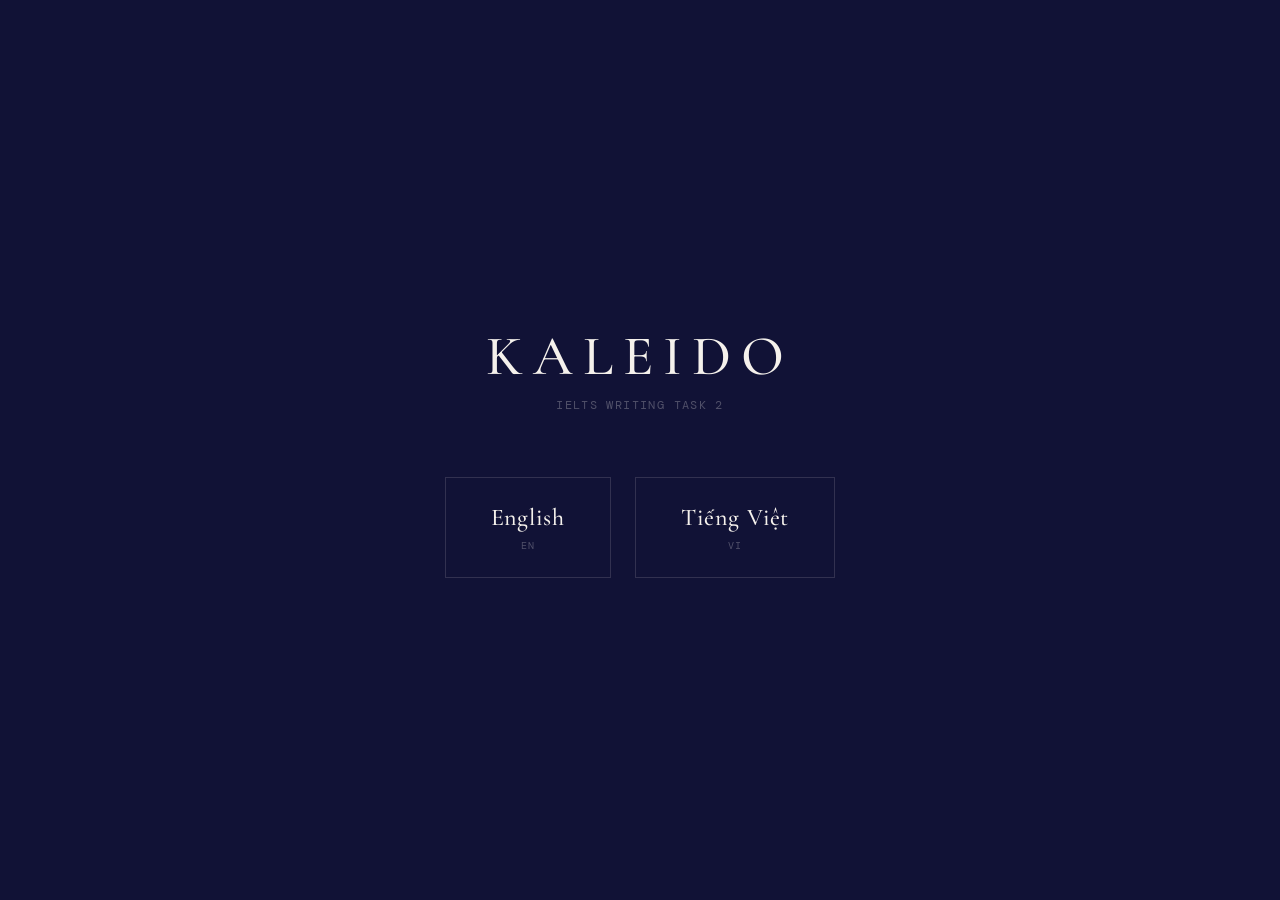
==== commit 067e2f47: "fix(i18n): remove auto-redirect from language selector — always show choice Auto-redirect silently b" ====
--- a/index.html
+++ b/index.html
@@ -3,1272 +3,119 @@
 <head>
   <meta charset="UTF-8">
   <meta name="viewport" content="width=device-width, initial-scale=1.0">
-  <meta name="description" content="IELTS Writing Task 2: not random. One infrastructure beneath every question.">
-  <title>Kaleido — IELTS Writing Task 2</title>
+  <meta name="description" content="Kaleido — IELTS Writing Task 2">
+  <title>Kaleido</title>
   <link rel="preconnect" href="https://fonts.googleapis.com">
   <link rel="preconnect" href="https://fonts.gstatic.com" crossorigin>
-  <link href="https://fonts.googleapis.com/css2?family=Cormorant+Garamond:ital,wght@0,400;0,500;0,600;1,400;1,500;1,600&family=DM+Mono:wght@400&display=swap" rel="stylesheet">
+  <link href="https://fonts.googleapis.com/css2?family=Cormorant+Garamond:ital,wght@0,400;0,500;0,600;1,400;1,500&family=DM+Mono:wght@400&display=swap" rel="stylesheet">
 
   <style>
-    /* ══════════════════════════════════════════════════
-       RESET & TOKENS
-    ══════════════════════════════════════════════════ */
     *, *::before, *::after { box-sizing: border-box; margin: 0; padding: 0; }
 
     :root {
-      /* core palette — ink/paper/signal per spec */
-      --ink:          #111236;
-      --ink-mid:      #2E2D4E;
-      --ink-soft:     #6B6A82;
-      --ink-ghost:    rgba(245,241,236,0.32);
-      --paper:        #F5F1EC;
-      --paper-deep:   #EBE6DF;
-      --signal:       #5B6FA6;
-      --signal-light: #9DACD0;
-
-      --text-on-ink:  #F5F1EC;
-      --mid:          rgba(245,241,236,0.62);
-      --dim:          rgba(245,241,236,0.40);
-      --dimmer:       rgba(245,241,236,0.16);
-
-      /* vertex hues — muted, ink-compatible accents (one chroma family) */
-      --v-material:    #C9A87C;
-      --v-progress:    #A8C0B8;
-      --v-collective:  #B89BC0;
-      --v-preservation:#C8BFA2;
-      --v-sustainable: #9BB4C9;
-      --v-individual:  #C99B9B;
-
+      --ink:         #111236;
+      --paper:       #F5F1EC;
+      --signal:      #5B6FA6;
+      --mid:         rgba(245,241,236,0.62);
+      --dim:         rgba(245,241,236,0.28);
       --serif: 'Cormorant Garamond', Georgia, serif;
       --mono:  'DM Mono', 'Courier New', monospace;
-
-      --gutter: 52px;
     }
 
-    html { scroll-behavior: smooth; }
+    html, body {
+      height: 100%;
+    }
 
     body {
       background: var(--ink);
-      color: var(--text-on-ink);
+      color: var(--paper);
       font-family: var(--serif);
-      overflow-x: hidden;
+      display: flex;
+      flex-direction: column;
+      align-items: center;
+      justify-content: center;
+      min-height: 100dvh;
       -webkit-font-smoothing: antialiased;
     }
 
-    /* ══════════════════════════════════════════════════
-       CANVAS LAYER
-    ══════════════════════════════════════════════════ */
-    #canvas-layer {
-      position: fixed;
-      inset: 0;
-      z-index: 0;
-      pointer-events: none;
-      opacity: 1;
-      transition: opacity 1s ease;
+    .wordmark {
+      font-size: clamp(2rem, 6vw, 3.5rem);
+      font-weight: 500;
+      letter-spacing: 0.18em;
+      text-transform: uppercase;
+      color: var(--paper);
+      margin-bottom: 0.5rem;
     }
-    #canvas-layer.dimmed { opacity: 0.32; }
-    #canvas-layer.hidden { opacity: 0; }
 
-    /* ══════════════════════════════════════════════════
-       SECTIONS
-    ══════════════════════════════════════════════════ */
-    section {
-      position: relative;
-      z-index: 1;
-      min-height: 100vh;
+    .tagline {
+      font-family: var(--mono);
+      font-size: clamp(0.6rem, 1.6vw, 0.72rem);
+      letter-spacing: 0.12em;
+      color: var(--dim);
+      text-transform: uppercase;
+      margin-bottom: 4rem;
+    }
+
+    .choices {
+      display: flex;
+      gap: 1.5rem;
+    }
+
+    .lang-btn {
       display: flex;
       flex-direction: column;
-      justify-content: center;
-      padding: 100px var(--gutter);
+      align-items: center;
+      gap: 0.4rem;
+      padding: 1.6rem 2.8rem;
+      border: 1px solid rgba(245,241,236,0.14);
+      text-decoration: none;
+      color: var(--paper);
+      transition: border-color 0.2s, background 0.2s;
+      cursor: pointer;
     }
 
-    .content {
-      max-width: 640px;
-      width: 100%;
+    .lang-btn:hover {
+      border-color: rgba(245,241,236,0.42);
+      background: rgba(245,241,236,0.04);
     }
 
-    /* organic offsets — section padding-left holds the indent */
-    #hero        { padding-left: var(--gutter); }
-    #trap        { padding-left: calc(var(--gutter) + 8%); }
-    #wound       { padding-left: calc(var(--gutter) + 18%); }
-    #medicine    { padding-left: calc(var(--gutter) + 4%); }
-    #beat32      { padding-left: calc(var(--gutter) + 4%); }
-    #arrival     { padding-left: var(--gutter); align-items: center; }
-    #one-idea    { padding-left: var(--gutter); align-items: center; }
-    #for-example { padding-left: calc(var(--gutter) + 10%); }
-    #release     { padding-left: calc(var(--gutter) + 6%); }
-
-    #arrival .content,
-    #one-idea .content { max-width: 720px; }
-
-    /* ══════════════════════════════════════════════════
-       TYPE
-    ══════════════════════════════════════════════════ */
-    .kicker {
-      font-family: var(--mono);
-      font-size: 11px;
-      letter-spacing: 0.1em;
-      color: var(--ink-soft);
-      margin-bottom: 28px;
-      display: block;
-    }
-    .kicker--paper { color: var(--mid); }
-
-    .h-hero {
+    .lang-btn .label {
       font-family: var(--serif);
-      font-weight: 600;
-      font-size: 52px;
-      line-height: 1.05;
-      color: var(--text-on-ink);
-      letter-spacing: -0.005em;
+      font-size: clamp(1.1rem, 3vw, 1.5rem);
+      font-weight: 500;
+      letter-spacing: 0.04em;
     }
 
-    .h-narr {
-      font-family: var(--serif);
-      font-weight: 400;
-      font-size: 32px;
-      line-height: 1.3;
-      color: var(--text-on-ink);
-      margin-bottom: 0.65em;
-    }
-    .h-narr:last-child { margin-bottom: 0; }
-    .h-narr.ghost { color: var(--ink-ghost); }
-
-    .truth-rule {
-      width: 60px;
-      height: 1px;
-      background: var(--ink-ghost);
-      margin-bottom: 28px;
-      display: block;
-    }
-    .truth-block {
-      font-family: var(--serif);
-      font-weight: 400;
-      font-size: 20px;
-      line-height: 1.55;
-      color: var(--text-on-ink);
-    }
-    .truth-block span { display: block; }
-
-    .h-3 {
-      font-family: var(--serif);
-      font-weight: 600;
-      font-size: 36px;
-      line-height: 1.1;
-      color: var(--text-on-ink);
-      margin-bottom: 0.65em;
+    .lang-btn .sub {
+      font-family: var(--mono);
+      font-size: 0.65rem;
+      letter-spacing: 0.1em;
+      color: var(--dim);
+      text-transform: uppercase;
     }
 
-    .signal-italic {
-      font-family: var(--serif);
-      font-weight: 500;
-      font-style: italic;
-      font-size: 28px;
-      color: var(--signal-light);
-      margin-bottom: 0.65em;
-      display: block;
-      line-height: 1.25;
-    }
-
-    .h-32 {
-      font-family: var(--serif);
-      font-weight: 400;
-      font-size: 22px;
-      line-height: 1.4;
-      color: var(--text-on-ink);
-      margin-bottom: 0.65em;
-    }
-    .h-32:last-child { margin-bottom: 0; }
-    .h-32 em.signal {
-      font-style: italic;
-      font-weight: 500;
-      color: var(--signal-light);
-    }
-
-    .arrival-text {
-      font-family: var(--serif);
-      font-weight: 500;
-      font-style: italic;
-      font-size: 28px;
-      color: var(--signal-light);
-      text-align: center;
-      letter-spacing: 0.005em;
-    }
-
-    /* beat 4 — one idea */
-    .mono-equation {
-      font-family: var(--mono);
-      font-size: 13px;
-      letter-spacing: 0.06em;
-      color: var(--text-on-ink);
-      text-align: center;
-      margin-bottom: 56px;
-      opacity: 0.78;
-    }
-    .idea-tagline {
-      font-family: var(--serif);
-      font-weight: 500;
-      font-style: italic;
-      font-size: 32px;
-      line-height: 1.25;
-      color: var(--signal-light);
-      text-align: center;
-      margin-top: 64px;
-    }
-    .idea-tagline .prefix {
-      display: block;
-      font-family: var(--mono);
-      font-size: 11px;
-      letter-spacing: 0.08em;
-      font-style: normal;
-      font-weight: 400;
-      color: var(--dim);
-      margin-bottom: 14px;
-    }
-    @media (max-width: 768px) {
-      .idea-tagline { font-size: 22px; }
-    }
-
-    .compression-wrap {
-      display: flex;
-      justify-content: center;
-      margin-bottom: 56px;
-    }
-
-    .hex-wrap {
-      width: min(440px, 86vw);
-      margin: 0 auto;
-      position: relative;
-    }
-
-    /* beat 5 — for example */
-    .h-narr-5 {
-      font-family: var(--serif);
-      font-weight: 400;
-      font-size: 22px;
-      line-height: 1.45;
-      color: var(--text-on-ink);
-      margin-bottom: 0.65em;
-    }
-    .h-narr-5.tight { margin-bottom: 1.4em; }
-    .h-narr-5 em.signal-light {
-      font-style: italic;
-      font-weight: 500;
-      color: var(--signal-light);
-    }
-
-    .idea-bordered {
-      font-family: var(--serif);
-      font-weight: 500;
-      font-style: italic;
-      font-size: 22px;
-      line-height: 1.4;
-      color: var(--signal-light);
-      border: 1px solid var(--signal-light);
-      padding: 14px 20px;
-      margin-bottom: 1.6em;
-    }
-
-    .anchor-q {
-      font-family: var(--serif);
-      font-weight: 500;
-      font-style: italic;
-      font-size: 20px;
-      line-height: 1.5;
-      color: var(--text-on-ink);
-      margin: 0.4em 0 1.2em;
-      padding-left: 22px;
-      border-left: 1px solid var(--dimmer);
-    }
-
-    .cycling-q {
-      font-family: var(--serif);
-      font-style: italic;
-      font-size: 19px;
-      line-height: 1.5;
-      color: var(--mid);
-      min-height: 2em;
-      margin: 0.4em 0 1.8em;
-      padding-left: 22px;
-      border-left: 2px solid var(--signal);
-    }
-    @media (max-width: 768px) {
-      .cycling-q { font-size: 16px; }
-    }
-
-    /* beat 6 — release */
-    .h-6 {
-      font-family: var(--serif);
-      font-weight: 400;
-      font-size: 28px;
-      line-height: 1.3;
-      color: var(--text-on-ink);
-      margin-bottom: 1.4em;
-    }
-
-    .cta {
-      display: inline-block;
-      font-family: var(--mono);
-      font-size: 13px;
-      letter-spacing: 0.1em;
-      text-transform: uppercase;
-      padding: 14px 32px;
-      border: 1.5px solid var(--text-on-ink);
-      border-radius: 0;
-      background: transparent;
-      color: var(--text-on-ink);
-      cursor: pointer;
-      text-decoration: none;
-      transition: background 200ms ease, color 200ms ease;
-    }
-    .cta:hover { background: var(--signal-light); color: var(--ink); border-color: var(--signal-light); }
-
-    .footer-lines {
-      margin-top: 48px;
-      font-family: var(--mono);
-      font-size: 9px;
-      letter-spacing: 0.08em;
-      color: var(--ink-soft);
-      line-height: 1.8;
-    }
-    .footer-lines div { display: block; }
-
-    /* ══════════════════════════════════════════════════
-       REVEAL
-    ══════════════════════════════════════════════════ */
-    .reveal {
-      opacity: 0;
-      transform: translateY(18px);
-      transition: opacity 0.7s ease, transform 0.7s ease;
-    }
-    .reveal.visible { opacity: 1; transform: none; }
-    .reveal-d1 { transition-delay: 0.15s; }
-    .reveal-d2 { transition-delay: 0.30s; }
-    .reveal-d3 { transition-delay: 0.45s; }
-
-    /* ══════════════════════════════════════════════════
-       NAV (dark ground throughout)
-    ══════════════════════════════════════════════════ */
-    nav.kaleido-nav {
-      position: fixed;
-      top: 0; left: 0; right: 0;
-      z-index: 20;
-      padding: 18px var(--gutter);
-      display: flex;
-      align-items: center;
-      justify-content: space-between;
-      background: rgba(17,18,54,0.55);
-      backdrop-filter: blur(10px);
-      -webkit-backdrop-filter: blur(10px);
-      transition: background 600ms ease;
-    }
-    nav.kaleido-nav .brand {
-      display: flex;
-      align-items: center;
-      gap: 10px;
-      font-family: var(--mono);
-      font-size: 11px;
-      letter-spacing: 0.18em;
-      text-transform: lowercase;
-      color: var(--text-on-ink);
-    }
-    nav.kaleido-nav .nav-cta {
-      font-family: var(--mono);
-      font-size: 10px;
-      letter-spacing: 0.12em;
-      text-transform: uppercase;
-      padding: 8px 18px;
-      border: 1px solid var(--mid);
-      color: var(--text-on-ink);
-      background: transparent;
-      cursor: pointer;
-      transition: background 200ms ease, color 200ms ease;
-    }
-    nav.kaleido-nav .nav-cta:hover { background: var(--signal-light); color: var(--ink); border-color: var(--signal-light); }
-
-    /* scroll cue on hero */
-    .scroll-cue {
-      position: absolute;
-      bottom: 44px;
-      left: var(--gutter);
-      font-family: var(--mono);
-      font-size: 10px;
-      color: var(--dim);
-      letter-spacing: 0.2em;
-      text-transform: lowercase;
-      display: flex;
-      align-items: center;
-      gap: 14px;
-    }
-    .scroll-cue .line {
-      width: 36px; height: 1px;
-      background: var(--dim);
-      display: inline-block;
-    }
-
-    /* ══════════════════════════════════════════════════
-       MOBILE
-    ══════════════════════════════════════════════════ */
-    @media (max-width: 768px) {
-      :root { --gutter: 24px; }
-
-      #trap        { padding-left: calc(var(--gutter) + 4%); }
-      #wound       {
-        padding-left: calc(var(--gutter) + 20px);
-        border-left: 1.5px solid var(--ink-ghost);
-        margin-left: var(--gutter);
-      }
-      #medicine    { padding-left: calc(var(--gutter) + 2%); }
-      #beat32      { padding-left: calc(var(--gutter) + 2%); }
-      #for-example { padding-left: calc(var(--gutter) + 5%); }
-      #release     { padding-left: calc(var(--gutter) + 3%); }
-
-      .h-hero    { font-size: clamp(34px, 9vw, 52px); }
-      .h-narr    { font-size: 24px; }
-      .truth-block { font-size: 16px; }
-      .h-3       { font-size: 28px; }
-      .signal-italic { font-size: 22px; }
-      .h-32      { font-size: 17px; }
-      .arrival-text { font-size: 22px; }
-      .mono-equation { font-size: 11px; }
-      .idea-tagline { font-size: 22px; }
-      .h-narr-5 { font-size: 17px; }
-      .idea-bordered { font-size: 17px; }
-      .anchor-q { font-size: 16px; }
-      .h-6 { font-size: 20px; }
-
-      .hex-wrap { width: min(300px, 86vw); }
-
-      nav.kaleido-nav { padding: 14px var(--gutter); }
-      .cta { padding: 12px 24px; }
+    @media (max-width: 480px) {
+      .choices { flex-direction: column; gap: 1rem; }
+      .lang-btn { padding: 1.4rem 3rem; }
     }
   </style>
 </head>
 <body>
 
-  <!-- NAV -->
-  <nav class="kaleido-nav">
-    <span class="brand">
-      <svg width="22" height="22" style="color:var(--paper);flex-shrink:0;"><use href="#hex-mark"/></svg>
-      kaleido
-    </span>
-    <button class="nav-cta" onclick="document.getElementById('release').scrollIntoView({behavior:'smooth'})">Start free</button>
-  </nav>
+  <p class="wordmark">Kaleido</p>
+  <p class="tagline">IELTS Writing Task 2</p>
 
-  <!-- SVG Symbol Definitions (from kaleido_symbols) -->
-  <svg style="display:none" aria-hidden="true">
-    <defs>
-      <symbol id="icon-material" viewBox="0 0 100 100">
-        <polygon points="50,12 88,50 50,88 12,50" fill="none" stroke="currentColor" stroke-width="3" stroke-linejoin="round"/>
-        <circle cx="50" cy="50" r="5" fill="currentColor" stroke="none"/>
-      </symbol>
-      <symbol id="icon-progress" viewBox="0 0 100 100">
-        <polyline points="18,24 50,50 18,76" fill="none" stroke="currentColor" stroke-width="3" stroke-linecap="round" stroke-linejoin="round"/>
-        <polyline points="46,24 78,50 46,76" fill="none" stroke="currentColor" stroke-width="3" stroke-linecap="round" stroke-linejoin="round"/>
-      </symbol>
-      <symbol id="icon-collective" viewBox="0 0 100 100">
-        <circle cx="36" cy="50" r="25" fill="none" stroke="currentColor" stroke-width="3"/>
-        <circle cx="64" cy="50" r="25" fill="none" stroke="currentColor" stroke-width="3"/>
-      </symbol>
-      <symbol id="icon-preservation" viewBox="0 0 100 100">
-        <rect x="16" y="16" width="68" height="68" fill="none" stroke="currentColor" stroke-width="3"/>
-        <line x1="50" y1="16" x2="50" y2="84" stroke="currentColor" stroke-width="2"/>
-        <line x1="16" y1="50" x2="84" y2="50" stroke="currentColor" stroke-width="2"/>
-        <circle cx="50" cy="50" r="4" fill="currentColor" stroke="none"/>
-      </symbol>
-      <symbol id="icon-sustainable" viewBox="0 0 100 100">
-        <path d="M 14,18 L 86,18 L 50,50 Z" fill="none" stroke="currentColor" stroke-width="3" stroke-linejoin="round"/>
-        <path d="M 14,82 L 86,82 L 50,50 Z" fill="none" stroke="currentColor" stroke-width="3" stroke-linejoin="round"/>
-      </symbol>
-      <symbol id="icon-individual" viewBox="0 0 100 100">
-        <circle cx="50" cy="30" r="18" fill="none" stroke="currentColor" stroke-width="3"/>
-        <circle cx="50" cy="30" r="5" fill="currentColor" stroke="none"/>
-        <path d="M 24,52 L 76,52 L 50,84 Z" fill="none" stroke="currentColor" stroke-width="3" stroke-linejoin="round"/>
-      </symbol>
-      <symbol id="hex-mark" viewBox="0 0 100 100">
-        <polygon points="50,3 90.7,26.5 90.7,73.5 50,97 9.3,73.5 9.3,26.5" fill="none" stroke="currentColor" stroke-width="1.5" opacity="1"/>
-        <polygon points="50,15 80.3,32.5 80.3,67.5 50,85 19.7,67.5 19.7,32.5" fill="none" stroke="currentColor" stroke-width="1" opacity="0.55"/>
-        <polygon points="50,26 70.8,38 70.8,62 50,74 29.2,62 29.2,38" fill="none" stroke="currentColor" stroke-width="0.8" opacity="0.32"/>
-        <polygon points="50,37 61.3,43.5 61.3,56.5 50,63 38.7,56.5 38.7,43.5" fill="none" stroke="currentColor" stroke-width="0.7" opacity="0.18"/>
-        <circle cx="50" cy="50" r="4" fill="#5B6FA6" stroke="none"/>
-      </symbol>
-    </defs>
-  </svg>
+  <div class="choices">
+    <a class="lang-btn" href="/en">
+      <span class="label">English</span>
+      <span class="sub">EN</span>
+    </a>
+    <a class="lang-btn" href="/vi">
+      <span class="label">Tiếng Việt</span>
+      <span class="sub">VI</span>
+    </a>
+  </div>
 
-  <!-- Canvas (drifting questions) -->
-  <canvas id="canvas-layer"></canvas>
 
-  <!-- ━━━━━━━━━━━━━━━━━━━━━━━━━━━━━━━━━━━━━━━━━━━━━
-       BEAT 0 — HERO
-  ━━━━━━━━━━━━━━━━━━━━━━━━━━━━━━━━━━━━━━━━━━━━━ -->
-  <section id="hero" data-screen-label="00 Hero">
-    <div class="content">
-      <span class="kicker reveal">basically</span>
-      <h1 class="h-hero reveal reveal-d1">IELTS Writing Task 2,<br>you have no idea what to write.</h1>
-    </div>
-    <div class="scroll-cue"><span class="line"></span>scroll</div>
-  </section>
-
-  <!-- ━━━━━━━━━━━━━━━━━━━━━━━━━━━━━━━━━━━━━━━━━━━━━
-       BEAT 1 — TRAP
-  ━━━━━━━━━━━━━━━━━━━━━━━━━━━━━━━━━━━━━━━━━━━━━ -->
-  <section id="trap" data-screen-label="01 Trap">
-    <div class="content">
-      <p class="h-narr reveal">you study a topic</p>
-      <p class="h-narr reveal reveal-d1">you write an essay about it</p>
-      <p class="h-narr ghost reveal reveal-d2">you think: I'm preparing</p>
-    </div>
-  </section>
-
-  <!-- ━━━━━━━━━━━━━━━━━━━━━━━━━━━━━━━━━━━━━━━━━━━━━
-       BEAT 2 — WOUND  (and 2.1 truth, same section)
-  ━━━━━━━━━━━━━━━━━━━━━━━━━━━━━━━━━━━━━━━━━━━━━ -->
-  <section id="wound" data-screen-label="02 Wound">
-    <div class="content">
-      <p class="h-narr reveal">you get to the test room,</p>
-      <p class="h-narr reveal reveal-d1">you see a new topic :|</p>
-
-      <div style="height: 80px;"></div>
-
-      <span class="truth-rule reveal reveal-d2"></span>
-      <div class="truth-block reveal reveal-d3">
-        <span>this is not bad luck</span>
-        <span>one random question → one random idea</span>
-        <span>but there are hundreds of possible topics</span>
-        <span>you cannot study all of them</span>
-      </div>
-    </div>
-  </section>
-
-  <!-- ━━━━━━━━━━━━━━━━━━━━━━━━━━━━━━━━━━━━━━━━━━━━━
-       BEAT 3 — MEDICINE
-  ━━━━━━━━━━━━━━━━━━━━━━━━━━━━━━━━━━━━━━━━━━━━━ -->
-  <section id="medicine" data-screen-label="03 Medicine">
-    <canvas id="med-canvas" style="position:absolute;inset:0;width:100%;height:100%;pointer-events:none;z-index:0;opacity:0.55;"></canvas>
-    <div class="content" style="position:relative;z-index:1;">
-      <span class="kicker reveal">good news is</span>
-      <h2 class="h-3 reveal reveal-d1">IELTS questions are not random.</h2>
-      <span class="signal-italic reveal reveal-d2">they feel random but they are not</span>
-      <p class="h-32 ghost reveal reveal-d3" style="color: var(--ink-ghost);">no need to study as if they were random and infinite</p>
-    </div>
-  </section>
-
-  <!-- ━━━━━━━━━━━━━━━━━━━━━━━━━━━━━━━━━━━━━━━━━━━━━
-       BEAT 3.2 — under every question
-  ━━━━━━━━━━━━━━━━━━━━━━━━━━━━━━━━━━━━━━━━━━━━━ -->
-  <section id="beat32" data-screen-label="032 Compression">
-    <div class="content">
-      <p class="h-32 reveal">many many questions</p>
-      <p class="h-32 reveal reveal-d1">under every question — no matter the topic —</p>
-      <p class="h-32 reveal reveal-d2">→ <em class="signal">one</em> infrastructure</p>
-    </div>
-  </section>
-
-  <!-- ━━━━━━━━━━━━━━━━━━━━━━━━━━━━━━━━━━━━━━━━━━━━━
-       BEAT 3.3 — ARRIVAL + BEAT 4 — ONE IDEA
-       (the hexagon assembles here; equation + sub copy frame it)
-  ━━━━━━━━━━━━━━━━━━━━━━━━━━━━━━━━━━━━━━━━━━━━━ -->
-  <section id="one-idea" data-screen-label="04 One Idea">
-    <div class="content">
-
-      <p class="arrival-text reveal" style="margin-bottom: 72px;">we found it.</p>
-
-      <p class="mono-equation reveal reveal-d1">many questions → one infrastructure</p>
-
-      <!-- Compression mark -->
-      <div class="compression-wrap reveal reveal-d2">
-        <svg width="520" height="100" viewBox="0 0 520 100" fill="none" style="width:100%; max-width:520px; display:block;">
-          <line x1="0" y1="3"  x2="200" y2="50" stroke="rgba(245,241,236,0.18)" stroke-width="0.6"/>
-          <line x1="0" y1="10" x2="200" y2="50" stroke="rgba(245,241,236,0.22)" stroke-width="0.6"/>
-          <line x1="0" y1="18" x2="200" y2="50" stroke="rgba(245,241,236,0.28)" stroke-width="0.6"/>
-          <line x1="0" y1="26" x2="200" y2="50" stroke="rgba(245,241,236,0.34)" stroke-width="0.6"/>
-          <line x1="0" y1="34" x2="200" y2="50" stroke="rgba(245,241,236,0.40)" stroke-width="0.6"/>
-          <line x1="0" y1="41" x2="200" y2="50" stroke="rgba(245,241,236,0.48)" stroke-width="0.6"/>
-          <line x1="0" y1="47" x2="200" y2="50" stroke="rgba(245,241,236,0.55)" stroke-width="0.6"/>
-          <line x1="0" y1="53" x2="200" y2="50" stroke="rgba(245,241,236,0.55)" stroke-width="0.6"/>
-          <line x1="0" y1="59" x2="200" y2="50" stroke="rgba(245,241,236,0.48)" stroke-width="0.6"/>
-          <line x1="0" y1="66" x2="200" y2="50" stroke="rgba(245,241,236,0.40)" stroke-width="0.6"/>
-          <line x1="0" y1="74" x2="200" y2="50" stroke="rgba(245,241,236,0.34)" stroke-width="0.6"/>
-          <line x1="0" y1="82" x2="200" y2="50" stroke="rgba(245,241,236,0.28)" stroke-width="0.6"/>
-          <line x1="0" y1="90" x2="200" y2="50" stroke="rgba(245,241,236,0.22)" stroke-width="0.6"/>
-          <line x1="0" y1="97" x2="200" y2="50" stroke="rgba(245,241,236,0.18)" stroke-width="0.6"/>
-          <line x1="200" y1="50" x2="508" y2="14" stroke="#5B6FA6" stroke-width="1.1" opacity="0.70"/>
-          <polygon points="516,11 504,12 508,20" fill="#5B6FA6" opacity="0.70"/>
-          <line x1="200" y1="50" x2="508" y2="36" stroke="#5B6FA6" stroke-width="1.1" opacity="0.65"/>
-          <polygon points="516,34 504,34 508,41" fill="#5B6FA6" opacity="0.65"/>
-          <line x1="200" y1="50" x2="508" y2="64" stroke="#5B6FA6" stroke-width="1.1" opacity="0.60"/>
-          <polygon points="516,66 504,66 508,59" fill="#5B6FA6" opacity="0.60"/>
-          <line x1="200" y1="50" x2="508" y2="86" stroke="#5B6FA6" stroke-width="1.1" opacity="0.55"/>
-          <polygon points="516,89 504,86 508,79" fill="#5B6FA6" opacity="0.55"/>
-          <circle cx="200" cy="50" r="10" stroke="#5B6FA6" stroke-width="0.8" fill="none" opacity="0.35"/>
-          <circle cx="200" cy="50" r="5"  fill="#5B6FA6"/>
-        </svg>
-      </div>
-
-      <!-- Hexagon (the one infrastructure) -->
-      <div class="hex-wrap">
-        <svg id="hex-svg" viewBox="-60 -20 720 660" xmlns="http://www.w3.org/2000/svg" style="width:100%;height:auto;overflow:visible;">
-
-          <!-- spokes -->
-          <line class="hex-spoke" data-d="0"  x1="300" y1="300" x2="300" y2="90"  stroke="rgba(91,111,166,0.55)" stroke-width="0.8" stroke-dasharray="220" stroke-dashoffset="220" fill="none"/>
-          <line class="hex-spoke" data-d="1"  x1="300" y1="300" x2="472" y2="195" stroke="rgba(91,111,166,0.55)" stroke-width="0.8" stroke-dasharray="220" stroke-dashoffset="220" fill="none"/>
-          <line class="hex-spoke" data-d="2"  x1="300" y1="300" x2="472" y2="405" stroke="rgba(91,111,166,0.55)" stroke-width="0.8" stroke-dasharray="220" stroke-dashoffset="220" fill="none"/>
-          <line class="hex-spoke" data-d="3"  x1="300" y1="300" x2="300" y2="510" stroke="rgba(91,111,166,0.55)" stroke-width="0.8" stroke-dasharray="220" stroke-dashoffset="220" fill="none"/>
-          <line class="hex-spoke" data-d="4"  x1="300" y1="300" x2="128" y2="405" stroke="rgba(91,111,166,0.55)" stroke-width="0.8" stroke-dasharray="220" stroke-dashoffset="220" fill="none"/>
-          <line class="hex-spoke" data-d="5"  x1="300" y1="300" x2="128" y2="195" stroke="rgba(91,111,166,0.55)" stroke-width="0.8" stroke-dasharray="220" stroke-dashoffset="220" fill="none"/>
-
-          <!-- edges -->
-          <line class="hex-edge" data-d="0" x1="300" y1="90"  x2="472" y2="195" stroke="rgba(245,241,236,0.42)" stroke-width="1.5" stroke-dasharray="220" stroke-dashoffset="220" fill="none"/>
-          <line class="hex-edge" data-d="1" x1="472" y1="195" x2="472" y2="405" stroke="rgba(245,241,236,0.42)" stroke-width="1.5" stroke-dasharray="220" stroke-dashoffset="220" fill="none"/>
-          <line class="hex-edge" data-d="2" x1="472" y1="405" x2="300" y2="510" stroke="rgba(245,241,236,0.42)" stroke-width="1.5" stroke-dasharray="220" stroke-dashoffset="220" fill="none"/>
-          <line class="hex-edge" data-d="3" x1="300" y1="510" x2="128" y2="405" stroke="rgba(245,241,236,0.42)" stroke-width="1.5" stroke-dasharray="220" stroke-dashoffset="220" fill="none"/>
-          <line class="hex-edge" data-d="4" x1="128" y1="405" x2="128" y2="195" stroke="rgba(245,241,236,0.42)" stroke-width="1.5" stroke-dasharray="220" stroke-dashoffset="220" fill="none"/>
-          <line class="hex-edge" data-d="5" x1="128" y1="195" x2="300" y2="90"  stroke="rgba(245,241,236,0.42)" stroke-width="1.5" stroke-dasharray="220" stroke-dashoffset="220" fill="none"/>
-
-          <!-- inner concentric hexagons (shimmer in) -->
-          <polygon class="hex-inner" data-r="1" points="300,142 440,222 440,378 300,458 160,378 160,222"
-            fill="none" stroke="rgba(245,241,236,0.18)" stroke-width="1" opacity="0"/>
-          <polygon class="hex-inner" data-r="2" points="300,194 392,250 392,350 300,406 208,350 208,250"
-            fill="none" stroke="rgba(245,241,236,0.10)" stroke-width="0.8" opacity="0"/>
-
-          <!-- center: signal dot + faint ring -->
-          <circle id="hex-center-ring" cx="300" cy="300" r="22" fill="none" stroke="rgba(91,111,166,0.35)" stroke-width="1" opacity="0"/>
-          <circle id="hex-center-dot"  cx="300" cy="300" r="6" fill="#5B6FA6" opacity="0"/>
-
-          <!-- vertex dots + canonical icons from kaleido_symbols -->
-          <g class="hex-vertex" data-vi="0" opacity="0" style="transform-origin:300px 90px;transform-box:fill-box;">
-            <circle cx="300" cy="90" r="6" fill="#5B6FA6"/>
-            <circle cx="300" cy="90" r="14" fill="none" stroke="rgba(91,111,166,0.30)" stroke-width="0.8"/>
-            <use href="#icon-material" x="276" y="24" width="48" height="48" style="color:rgba(245,241,236,0.62)"/>
-          </g>
-          <g class="hex-vertex" data-vi="1" opacity="0" style="transform-origin:472px 195px;transform-box:fill-box;">
-            <circle cx="472" cy="195" r="6" fill="#5B6FA6"/>
-            <circle cx="472" cy="195" r="14" fill="none" stroke="rgba(91,111,166,0.30)" stroke-width="0.8"/>
-            <use href="#icon-progress" x="484" y="149" width="48" height="48" style="color:rgba(245,241,236,0.62)"/>
-          </g>
-          <g class="hex-vertex" data-vi="2" opacity="0" style="transform-origin:472px 405px;transform-box:fill-box;">
-            <circle cx="472" cy="405" r="6" fill="#5B6FA6"/>
-            <circle cx="472" cy="405" r="14" fill="none" stroke="rgba(91,111,166,0.30)" stroke-width="0.8"/>
-            <use href="#icon-collective" x="484" y="381" width="48" height="48" style="color:rgba(245,241,236,0.62)"/>
-          </g>
-          <g class="hex-vertex" data-vi="3" opacity="0" style="transform-origin:300px 510px;transform-box:fill-box;">
-            <circle cx="300" cy="510" r="6" fill="#5B6FA6"/>
-            <circle cx="300" cy="510" r="14" fill="none" stroke="rgba(91,111,166,0.30)" stroke-width="0.8"/>
-            <use href="#icon-preservation" x="276" y="526" width="48" height="48" style="color:rgba(245,241,236,0.62)"/>
-          </g>
-          <g class="hex-vertex" data-vi="4" opacity="0" style="transform-origin:128px 405px;transform-box:fill-box;">
-            <circle cx="128" cy="405" r="6" fill="#5B6FA6"/>
-            <circle cx="128" cy="405" r="14" fill="none" stroke="rgba(91,111,166,0.30)" stroke-width="0.8"/>
-            <use href="#icon-sustainable" x="80" y="381" width="48" height="48" style="color:rgba(245,241,236,0.62)"/>
-          </g>
-          <g class="hex-vertex" data-vi="5" opacity="0" style="transform-origin:128px 195px;transform-box:fill-box;">
-            <circle cx="128" cy="195" r="6" fill="#5B6FA6"/>
-            <circle cx="128" cy="195" r="14" fill="none" stroke="rgba(91,111,166,0.30)" stroke-width="0.8"/>
-            <use href="#icon-individual" x="80" y="149" width="48" height="48" style="color:rgba(245,241,236,0.62)"/>
-          </g>
-
-          <!-- labels -->
-          <text class="hex-label" data-li="0" x="300" y="18"  font-family="DM Mono,monospace" font-size="11" fill="rgba(245,241,236,0.62)" text-anchor="middle" letter-spacing="0.18em" opacity="0">MATERIAL</text>
-          <text class="hex-label" data-li="1" x="552" y="170" font-family="DM Mono,monospace" font-size="11" fill="rgba(245,241,236,0.62)" text-anchor="start"  letter-spacing="0.18em" opacity="0">PROGRESS</text>
-          <text class="hex-label" data-li="2" x="552" y="442" font-family="DM Mono,monospace" font-size="11" fill="rgba(245,241,236,0.62)" text-anchor="start"  letter-spacing="0.18em" opacity="0">COLLECTIVE</text>
-          <text class="hex-label" data-li="3" x="300" y="600" font-family="DM Mono,monospace" font-size="11" fill="rgba(245,241,236,0.62)" text-anchor="middle" letter-spacing="0.18em" opacity="0">PRESERVATION</text>
-          <text class="hex-label" data-li="4" x="48"  y="442" font-family="DM Mono,monospace" font-size="11" fill="rgba(245,241,236,0.62)" text-anchor="end"    letter-spacing="0.18em" opacity="0">SUSTAINABLE</text>
-          <text class="hex-label" data-li="5" x="48"  y="170" font-family="DM Mono,monospace" font-size="11" fill="rgba(245,241,236,0.62)" text-anchor="end"    letter-spacing="0.18em" opacity="0">INDIVIDUAL</text>
-
-        </svg>
-      </div>
-
-      <p class="idea-tagline reveal">
-        <span class="prefix">from that, we find ideas where</span>
-        one idea → many questions
-      </p>
-    </div>
-  </section>
-
-  <!-- ━━━━━━━━━━━━━━━━━━━━━━━━━━━━━━━━━━━━━━━━━━━━━
-       BEAT 5 — FOR EXAMPLE
-  ━━━━━━━━━━━━━━━━━━━━━━━━━━━━━━━━━━━━━━━━━━━━━ -->
-  <section id="for-example" data-screen-label="05 For Example">
-    <div class="content" style="max-width: 660px;">
-      <p class="h-narr-5 reveal">for example,</p>
-      <p class="h-narr-5 reveal reveal-d1">studying <em class="signal-light">this idea</em></p>
-
-      <div class="idea-bordered reveal reveal-d2">"Individual action alone cannot solve shared problems."</div>
-
-      <p class="h-narr-5 reveal">does not just allow us to answer this question:</p>
-
-      <p class="anchor-q reveal reveal-d1" id="anchor-q">
-        Governments should limit the amount of waste produced by households. To what extent do you agree?
-      </p>
-
-      <p class="h-narr-5 reveal">but also,</p>
-
-      <p class="cycling-q reveal reveal-d1" id="cycling-q">&nbsp;</p>
-
-      <div style="height: 24px;"></div>
-
-      <p class="h-narr-5 reveal">studying this infrastructure,</p>
-      <p class="h-narr-5 tight reveal reveal-d1">we only need a few <em class="signal-light">good</em> ideas</p>
-      <p class="h-narr-5 reveal reveal-d2">to write band 7+ essays about any topic</p>
-    </div>
-  </section>
-
-  <!-- ━━━━━━━━━━━━━━━━━━━━━━━━━━━━━━━━━━━━━━━━━━━━━
-       BEAT 6 — RELEASE
-  ━━━━━━━━━━━━━━━━━━━━━━━━━━━━━━━━━━━━━━━━━━━━━ -->
-  <section id="release" data-screen-label="06 Release">
-    <div class="content">
-      <h2 class="h-6 reveal">not random, logic</h2>
-      <a class="cta reveal reveal-d1" id="cta-btn" href="#" onclick="event.preventDefault();">Study your first idea — free</a>
-      <div class="footer-lines reveal reveal-d2">
-        <div>think better to write better.</div>
-        <div>write better to think better.</div>
-      </div>
-    </div>
-  </section>
-
-  <script>
-    /* ══════════════════════════════════════════════════
-       SCROLL REVEAL
-    ══════════════════════════════════════════════════ */
-    const revealObs = new IntersectionObserver(entries => {
-      entries.forEach(e => {
-        if (e.isIntersecting) e.target.classList.add('visible');
-      });
-    }, { threshold: 0.18 });
-    document.querySelectorAll('.reveal').forEach(el => revealObs.observe(el));
-
-    /* ══════════════════════════════════════════════════
-       CANVAS VISIBILITY  — dim through medicine, hide after one-idea
-    ══════════════════════════════════════════════════ */
-    const canvasEl = document.getElementById('canvas-layer');
-    const medSec   = document.getElementById('medicine');
-    const ideaSec  = document.getElementById('one-idea');
-
-    let canvasLocked = false;
-    const sectionObs = new IntersectionObserver(entries => {
-      entries.forEach(entry => {
-        if (entry.target === medSec && !canvasLocked) {
-          canvasEl.classList.toggle('dimmed', entry.isIntersecting);
-        }
-        if (entry.target === ideaSec && entry.isIntersecting && !canvasLocked) {
-          canvasLocked = true;
-          canvasEl.classList.add('hidden');
-          canvasEl.classList.remove('dimmed');
-        }
-      });
-    }, { threshold: 0.3 });
-    sectionObs.observe(medSec);
-    sectionObs.observe(ideaSec);
-
-    /* ══════════════════════════════════════════════════
-       CANVAS — drifting questions (state machine)
-    ══════════════════════════════════════════════════ */
-    (function initCanvas() {
-      const cvs = document.getElementById('canvas-layer');
-      const ctx = cvs.getContext('2d');
-      let W = 0, H = 0;
-
-      function resize() {
-        W = cvs.width  = window.innerWidth;
-        H = cvs.height = window.innerHeight;
-      }
-      resize();
-      window.addEventListener('resize', resize);
-
-      const QUESTIONS = [
-        "Should schools prioritize life skills over academics?",
-        "Should education serve society or individual ambitions?",
-        "Universities: workforce prep or personal development?",
-        "Are music, art and drama as important as core subjects?",
-        "Should financial education be compulsory?",
-        "When should children start a foreign language?",
-        "Are teenagers too reliant on technology for learning?",
-        "Has remote work impaired general work habits?",
-        "Are smartphones destroying social interaction?",
-        "Has social media changed interaction for the better?",
-        "Does technology make life more complex, not simpler?",
-        "Should tourist flights be discouraged?",
-        "Should clean water be provided free to every home?",
-        "Is the fashion industry harmful to the environment?",
-        "Should governments limit household waste?",
-        "Who bears responsibility for managing transport pollution?",
-        "Can economic success and a clean environment coexist?",
-        "Should private cars be taxed to fund public transport?",
-        "Is renewable energy replacing fossil fuels positive?",
-        "What problems does climate change create for humanity?",
-        "Is globalisation making cultures increasingly similar?",
-        "Should rich countries give aid rather than money to poor nations?",
-        "Is salary more important than job satisfaction?",
-        "Should parental leave be equal for men and women?",
-        "Does workplace stress cause significant illness?",
-        "Is intelligence the most important quality for a leader?",
-        "Should youth crime be met with education or punishment?",
-        "What causes homelessness in major cities?",
-        "Does social media give influencers too much power?",
-        "Should governments regulate the internet for public safety?",
-        "Does advertising harm or benefit society?",
-        "Is media's focus on negative events harmful?",
-        "Could AI replace teachers in the future?",
-      ];
-
-      const MAX_PARTICLES = 38;
-      const particles = [];
-      let globalState = 'spawning';
-      let spawnTimer = 0;
-      let compressionStarted = false;
-      let fadeOutStarted = false;
-
-      class Particle {
-        constructor(insideViewport) {
-          this.text        = QUESTIONS[~~(Math.random() * QUESTIONS.length)];
-          this.displayText = this.text;
-          this.opacity     = 0;
-          this.baseOpacity = 0.34 + Math.random() * 0.16;
-          this.fontSize    = 10.5 + Math.random() * 2.5;
-          this.compProg    = 0;
-          this.state       = 'active';
-
-          if (insideViewport) {
-            this.x = 60 + Math.random() * Math.max(W - 120, 60);
-            this.y = 60 + Math.random() * Math.max(H - 120, 60);
-            const a = Math.random() * Math.PI * 2;
-            const s = 0.08 + Math.random() * 0.15;
-            this.vx = Math.cos(a) * s;
-            this.vy = Math.sin(a) * s;
-          } else {
-            const edge = ~~(Math.random() * 4);
-            if      (edge === 0) { this.x = -160;  this.y = Math.random() * H; }
-            else if (edge === 1) { this.x = W+160; this.y = Math.random() * H; }
-            else if (edge === 2) { this.x = Math.random() * W; this.y = -25; }
-            else                 { this.x = Math.random() * W; this.y = H+25; }
-            const a = Math.atan2(H/2 - this.y, W/2 - this.x) + (Math.random() - 0.5) * 1.1;
-            const s = 0.15 + Math.random() * 0.2;
-            this.vx = Math.cos(a) * s;
-            this.vy = Math.sin(a) * s;
-          }
-        }
-
-        update(dt) {
-          if (this.state === 'done') return;
-          this.x += this.vx * dt * 60;
-          this.y += this.vy * dt * 60;
-
-          if (this.state === 'active') {
-            if (this.x < -280) this.x = W + 120;
-            if (this.x > W+280) this.x = -120;
-            if (this.y < -35)  this.y = H + 35;
-            if (this.y > H+35) this.y = -35;
-            this.opacity = Math.min(this.opacity + dt * 0.55, this.baseOpacity);
-            if (globalState === 'compressing') this.state = 'compressing';
-          }
-
-          if (this.state === 'compressing') {
-            this.compProg = Math.min(this.compProg + dt * 0.7, 1);
-            if (this.compProg < 0.65) {
-              const chars = Math.max(2, Math.round(this.text.length * (1 - this.compProg / 0.65)));
-              this.displayText = chars <= 2 ? '?' : this.text.substring(0, chars) + '…';
-            } else {
-              this.displayText = '?';
-            }
-            if (this.compProg >= 1) this.state = 'compressed';
-          }
-
-          if (this.state === 'fadingout') {
-            this.opacity -= dt * 0.85;
-            if (this.opacity <= 0) { this.opacity = 0; this.state = 'done'; }
-          }
-        }
-
-        draw() {
-          if (this.state === 'done') return;
-          ctx.save();
-          ctx.globalAlpha = Math.max(0, this.opacity);
-          const isQ = this.displayText === '?';
-          ctx.font = `${isQ ? this.fontSize * 1.6 : this.fontSize}px 'DM Mono', 'Space Mono', monospace`;
-          ctx.fillStyle = '#F5F1EC';
-          ctx.fillText(this.displayText, this.x, this.y);
-          ctx.restore();
-        }
-      }
-
-      // Seed initial particles
-      for (let i = 0; i < 8; i++) {
-        const p = new Particle(true);
-        p.opacity = p.baseOpacity;
-        particles.push(p);
-      }
-
-      // Trigger compression when we reach one-idea, after wound visited
-      const arrivalEl = document.getElementById('one-idea');
-      let woundVisited = false;
-      const woundEl = document.getElementById('wound');
-      if (woundEl) {
-        new IntersectionObserver(entries => {
-          if (entries[0].isIntersecting) woundVisited = true;
-        }, { threshold: 0.4 }).observe(woundEl);
-      }
-      if (arrivalEl) {
-        new IntersectionObserver(entries => {
-          if (entries[0].isIntersecting && woundVisited && !compressionStarted) {
-            compressionStarted = true;
-            globalState = 'compressing';
-          }
-          if (!entries[0].isIntersecting && compressionStarted) {
-            const top = arrivalEl.getBoundingClientRect().top;
-            if (top > 0) {
-              compressionStarted = false;
-              fadeOutStarted = false;
-              globalState = 'spawning';
-              woundVisited = false;
-              particles.forEach(p => {
-                if (p.state !== 'active') {
-                  p.state = 'active';
-                  p.displayText = p.text;
-                  p.compProg = 0;
-                  p.opacity = p.baseOpacity * 0.5;
-                  p.x = Math.random() * W;
-                  p.y = Math.random() * H;
-                  const a = Math.random() * Math.PI * 2;
-                  const s = 0.08 + Math.random() * 0.15;
-                  p.vx = Math.cos(a) * s;
-                  p.vy = Math.sin(a) * s;
-                }
-              });
-            }
-          }
-        }, { threshold: 0.3 }).observe(arrivalEl);
-      }
-
-      function getTrapProgress() {
-        const el = document.getElementById('trap');
-        if (!el) return 0;
-        return Math.max(0, Math.min(1, -el.getBoundingClientRect().top / (el.offsetHeight || 1)));
-      }
-
-      function getActiveId() {
-        const mid = window.scrollY + H * 0.45;
-        for (const id of ['for-example','one-idea','beat32','medicine','wound','trap','hero']) {
-          const el = document.getElementById(id);
-          if (el && mid >= el.offsetTop) return id;
-        }
-        return 'hero';
-      }
-
-      let last = null;
-      function frame(ts) {
-        if (!last) last = ts;
-        const dt = Math.min((ts - last) / 1000, 0.05);
-        last = ts;
-        ctx.clearRect(0, 0, W, H);
-        if (globalState === 'resolved') { requestAnimationFrame(frame); return; }
-        const aid = getActiveId();
-        if (globalState === 'spawning' && particles.length < MAX_PARTICLES && aid !== 'medicine' && aid !== 'one-idea' && aid !== 'for-example' && aid !== 'release') {
-          const tp = getTrapProgress();
-          const interval = aid === 'wound' ? 280 : 280 + (1 - Math.sqrt(tp)) * 2520;
-          spawnTimer += dt * 1000;
-          if (aid === 'wound') spawnTimer += dt * 800;
-          if (spawnTimer >= interval) {
-            particles.push(new Particle(false));
-            spawnTimer = 0;
-          }
-        }
-        if (globalState === 'compressing' && !fadeOutStarted) {
-          const allCompressed = particles.every(p => p.state === 'compressed' || p.state === 'done');
-          if (allCompressed) {
-            fadeOutStarted = true;
-            globalState = 'fadingout';
-            particles.forEach((p, i) => {
-              setTimeout(() => { if (p.state === 'compressed') p.state = 'fadingout'; }, i * 38);
-            });
-          }
-        }
-        if (globalState === 'fadingout') {
-          if (particles.every(p => p.state === 'done')) globalState = 'resolved';
-        }
-        particles.forEach(p => p.update(dt));
-        particles.forEach(p => p.draw());
-        requestAnimationFrame(frame);
-      }
-
-      if (document.fonts && document.fonts.ready) {
-        document.fonts.ready.then(() => requestAnimationFrame(frame));
-      } else {
-        setTimeout(() => requestAnimationFrame(frame), 400);
-      }
-    })();
-
-    /* ══════════════════════════════════════════════════
-       MEDICINE BG DOT FIELD — dots drift, then converge to hex cluster
-    ══════════════════════════════════════════════════ */
-    (function initMedicine() {
-      const SEC = document.getElementById('medicine');
-      const cvs = document.getElementById('med-canvas');
-      const ctx = cvs.getContext('2d');
-
-      let W, H, running = false, phase = 'idle';
-      let dots = [];
-      let phaseT = 0;
-      let clusters = [];
-
-      function resize() {
-        W = cvs.width  = cvs.offsetWidth;
-        H = cvs.height = cvs.offsetHeight;
-        buildClusters();
-      }
-
-      function buildClusters() {
-        const cx = W * 0.72, cy = H * 0.5, r = Math.min(W, H) * 0.18;
-        clusters = Array.from({length: 6}, (_, i) => {
-          const a = (i / 6) * Math.PI * 2 - Math.PI / 2;
-          return { x: cx + Math.cos(a) * r, y: cy + Math.sin(a) * r };
-        });
-      }
-
-      function buildDots(n) {
-        dots = Array.from({length: n}, (_, i) => {
-          const ci = i % clusters.length;
-          const c = clusters[ci];
-          return {
-            x:  Math.random() * W,
-            y:  Math.random() * H,
-            tx: c.x + (Math.random() - 0.5) * 60,
-            ty: c.y + (Math.random() - 0.5) * 60,
-            r:  0.9 + Math.random() * 1.2,
-            op: 0.35 + Math.random() * 0.30,
-            speed: 0.55 + Math.random() * 0.55,
-          };
-        });
-      }
-
-      let last = null;
-      function frame(ts) {
-        if (!running) return;
-        if (!last) last = ts;
-        const dt = Math.min((ts - last) / 1000, 0.05);
-        last = ts;
-        phaseT += dt;
-        ctx.clearRect(0, 0, W, H);
-
-        if (phase === 'scatter') {
-          dots.forEach(d => {
-            d.op = Math.min(d.op + dt * 1.0, 0.7);
-            ctx.beginPath();
-            ctx.arc(d.x, d.y, d.r, 0, Math.PI * 2);
-            ctx.fillStyle = `rgba(245,241,236,${d.op})`;
-            ctx.fill();
-          });
-          if (phaseT > 1.1) { phase = 'collapse'; phaseT = 0; }
-        }
-
-        if (phase === 'collapse') {
-          const prog = Math.min(phaseT / 2.4, 1);
-          const ease = 1 - Math.pow(1 - prog, 3);
-          dots.forEach(d => {
-            d.x += (d.tx - d.x) * d.speed * dt * 3.2;
-            d.y += (d.ty - d.y) * d.speed * dt * 3.2;
-            ctx.beginPath();
-            ctx.arc(d.x, d.y, d.r, 0, Math.PI * 2);
-            ctx.fillStyle = `rgba(91,111,166,${d.op * (0.4 + ease * 0.7)})`;
-            ctx.fill();
-          });
-          if (prog >= 1) phase = 'hold';
-        }
-
-        if (phase === 'hold') {
-          dots.forEach(d => {
-            d.x += (d.tx - d.x) * 0.03;
-            d.y += (d.ty - d.y) * 0.03;
-            ctx.beginPath();
-            ctx.arc(d.x, d.y, d.r, 0, Math.PI * 2);
-            ctx.fillStyle = `rgba(91,111,166,${d.op})`;
-            ctx.fill();
-          });
-        }
-
-        requestAnimationFrame(frame);
-      }
-
-      const medObs = new IntersectionObserver(entries => {
-        if (entries[0].isIntersecting && phase === 'idle') {
-          resize();
-          buildDots(220);
-          phase = 'scatter';
-          phaseT = 0;
-          last = null;
-          running = true;
-          requestAnimationFrame(frame);
-        }
-        if (!entries[0].isIntersecting) {
-          phase = 'idle';
-          running = false;
-          ctx.clearRect(0, 0, W, H);
-        }
-      }, { threshold: 0.4 });
-
-      medObs.observe(SEC);
-      window.addEventListener('resize', () => { if (running) resize(); });
-    })();
-
-    /* ══════════════════════════════════════════════════
-       HEXAGON ASSEMBLY — beat 4 construction
-    ══════════════════════════════════════════════════ */
-    (function initHex() {
-      const hexSVG  = document.getElementById('hex-svg');
-      const sec = document.getElementById('one-idea');
-      if (!hexSVG || !sec) return;
-
-      let assembled = false;
-      let resetTimer = null;
-
-      function resetHex() {
-        assembled = false;
-        hexSVG.querySelectorAll('.hex-spoke, .hex-edge').forEach(el => {
-          el.style.strokeDashoffset = '220';
-          el.style.opacity = '0';
-          el.style.transition = 'none';
-        });
-        hexSVG.querySelectorAll('.hex-label, .hex-inner').forEach(el => {
-          el.style.opacity = '0';
-          el.style.transition = 'none';
-        });
-        hexSVG.querySelectorAll('.hex-vertex').forEach(el => {
-          el.style.opacity = '0';
-          el.style.transform = 'scale(0)';
-          el.style.transition = 'none';
-        });
-        const cr = document.getElementById('hex-center-ring');
-        const cd = document.getElementById('hex-center-dot');
-        if (cr) { cr.style.opacity = '0'; cr.style.transition = 'none'; }
-        if (cd) { cd.style.opacity = '0'; cd.style.transition = 'none'; }
-      }
-
-      function assembleHex() {
-        if (assembled) return;
-        assembled = true;
-
-        const T = {
-          edgeStart:   0.2,
-          spokeStart:  0.75,
-          centerStart: 1.05,
-          vertexStart: 1.25,
-          innerStart:  1.55,
-          labelStart:  1.85,
-        };
-
-        // edges draw
-        hexSVG.querySelectorAll('.hex-edge').forEach(el => {
-          const d = +el.dataset.d;
-          const delay = T.edgeStart + d * 0.04;
-          setTimeout(() => {
-            el.style.opacity = '1';
-            el.style.transition = 'stroke-dashoffset 0.4s ease';
-            el.style.strokeDashoffset = '0';
-          }, delay * 1000);
-        });
-
-        // spokes draw inward
-        hexSVG.querySelectorAll('.hex-spoke').forEach(el => {
-          const d = +el.dataset.d;
-          const delay = T.spokeStart + d * 0.04;
-          setTimeout(() => {
-            el.style.opacity = '1';
-            el.style.transition = 'stroke-dashoffset 0.32s ease';
-            el.style.strokeDashoffset = '0';
-          }, delay * 1000);
-        });
-
-        // center
-        setTimeout(() => {
-          const cd = document.getElementById('hex-center-dot');
-          if (cd) { cd.style.transition = 'opacity 0.4s ease'; cd.style.opacity = '1'; }
-        }, T.centerStart * 1000);
-        setTimeout(() => {
-          const cr = document.getElementById('hex-center-ring');
-          if (cr) { cr.style.transition = 'opacity 0.5s ease'; cr.style.opacity = '1'; }
-        }, (T.centerStart + 0.1) * 1000);
-
-        // vertex dots pop in
-        hexSVG.querySelectorAll('.hex-vertex').forEach(el => {
-          const i = +el.dataset.vi;
-          const delay = T.vertexStart + i * 0.08;
-          setTimeout(() => {
-            el.style.transition = 'opacity 0.18s, transform 0.35s cubic-bezier(0.34,1.56,0.64,1)';
-            el.style.opacity = '1';
-            el.style.transform = 'scale(1)';
-          }, delay * 1000);
-        });
-
-        // inner rings shimmer in
-        hexSVG.querySelectorAll('.hex-inner').forEach(el => {
-          const r = +el.dataset.r;
-          const delay = T.innerStart + r * 0.12;
-          setTimeout(() => {
-            el.style.transition = 'opacity 0.6s ease';
-            el.style.opacity = '1';
-          }, delay * 1000);
-        });
-
-        // labels
-        hexSVG.querySelectorAll('.hex-label').forEach(el => {
-          const i = +el.dataset.li;
-          const delay = T.labelStart + i * 0.07;
-          setTimeout(() => {
-            el.style.transition = 'opacity 0.45s ease';
-            el.style.opacity = '1';
-          }, delay * 1000);
-        });
-      }
-
-      resetHex();
-
-      new IntersectionObserver(entries => {
-        if (entries[0].isIntersecting) {
-          if (resetTimer) { clearTimeout(resetTimer); resetTimer = null; }
-          setTimeout(assembleHex, 250);
-        } else {
-          resetTimer = setTimeout(resetHex, 300);
-        }
-      }, { threshold: 0.30 }).observe(sec);
-    })();
-
-    /* ══════════════════════════════════════════════════
-       BEAT 5 — cycling questions (abrupt swap, no transition)
-    ══════════════════════════════════════════════════ */
-    (function initCycling() {
-      const el = document.getElementById('cycling-q');
-      const sec = document.getElementById('for-example');
-      if (!el || !sec) return;
-
-      const QS = [
-        "Some think individuals are too limited to protect the environment. Discuss.",
-        "Should governments regulate the internet to protect users?",
-        "Some say youth crime should be met with education, not punishment. Agree?",
-        "Transport pollution: governments' job or individuals'?",
-        "Is voluntary action enough to address climate change?",
-        "Should advertising be limited to protect public welfare?",
-        "Can a single citizen affect national policy?",
-        "Who is responsible for plastic in the oceans?",
-      ];
-
-      let idx = 0;
-      let timer = null;
-
-      function tick() {
-        el.textContent = QS[idx];
-        idx = (idx + 1) % QS.length;
-      }
-
-      new IntersectionObserver(entries => {
-        if (entries[0].isIntersecting) {
-          if (timer) return;
-          tick();
-          timer = setInterval(tick, 1800);
-        } else {
-          if (timer) { clearInterval(timer); timer = null; }
-        }
-      }, { threshold: 0.4 }).observe(sec);
-    })();
-  </script>
 </body>
 </html>
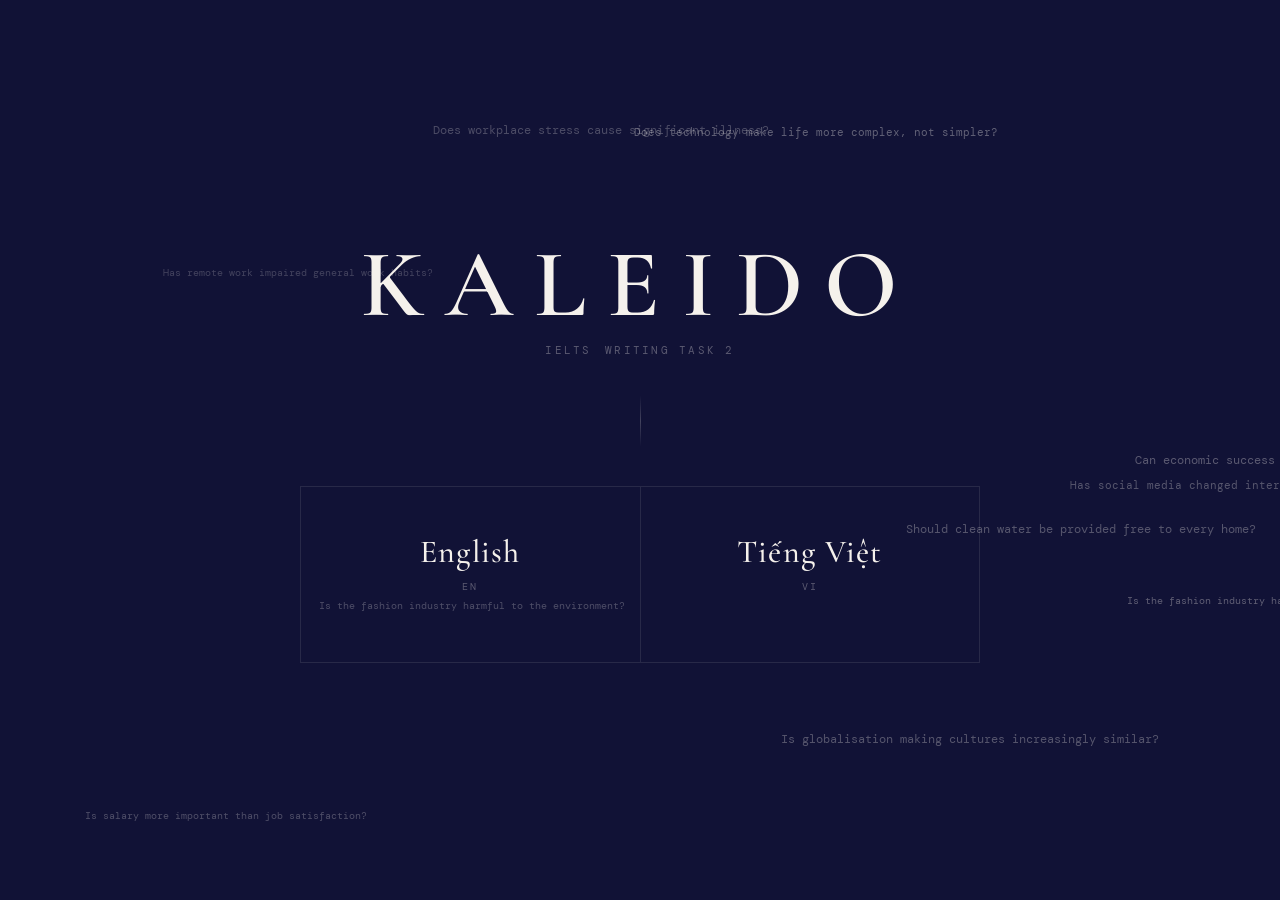
==== commit 6f31314e: "design(selector): redesign language chooser — animated canvas, split panels Full redesign of the roo" ====
--- a/index.html
+++ b/index.html
@@ -7,23 +7,25 @@
   <title>Kaleido</title>
   <link rel="preconnect" href="https://fonts.googleapis.com">
   <link rel="preconnect" href="https://fonts.gstatic.com" crossorigin>
-  <link href="https://fonts.googleapis.com/css2?family=Cormorant+Garamond:ital,wght@0,400;0,500;0,600;1,400;1,500&family=DM+Mono:wght@400&display=swap" rel="stylesheet">
+  <link href="https://fonts.googleapis.com/css2?family=Cormorant+Garamond:ital,wght@0,400;0,500;0,600;1,400;1,500;1,600&family=DM+Mono:wght@400&display=swap" rel="stylesheet">
 
   <style>
     *, *::before, *::after { box-sizing: border-box; margin: 0; padding: 0; }
 
     :root {
-      --ink:         #111236;
-      --paper:       #F5F1EC;
-      --signal:      #5B6FA6;
-      --mid:         rgba(245,241,236,0.62);
-      --dim:         rgba(245,241,236,0.28);
-      --serif: 'Cormorant Garamond', Georgia, serif;
-      --mono:  'DM Mono', 'Courier New', monospace;
+      --ink:     #111236;
+      --paper:   #F5F1EC;
+      --signal:  #5B6FA6;
+      --mid:     rgba(245,241,236,0.62);
+      --dim:     rgba(245,241,236,0.32);
+      --dimmer:  rgba(245,241,236,0.12);
+      --serif:   'Cormorant Garamond', Georgia, serif;
+      --mono:    'DM Mono', 'Courier New', monospace;
     }
 
     html, body {
       height: 100%;
+      overflow: hidden;
     }
 
     body {
@@ -31,91 +33,296 @@
       color: var(--paper);
       font-family: var(--serif);
       display: flex;
-      flex-direction: column;
       align-items: center;
       justify-content: center;
       min-height: 100dvh;
       -webkit-font-smoothing: antialiased;
     }
 
+    canvas {
+      position: fixed;
+      inset: 0;
+      pointer-events: none;
+      z-index: 0;
+    }
+
+    /* ── stage ──────────────────────────────────────── */
+    .stage {
+      position: relative;
+      z-index: 1;
+      width: min(680px, 100vw - 48px);
+      animation: rise 1.1s cubic-bezier(0.22, 1, 0.36, 1) both;
+    }
+
+    @keyframes rise {
+      from { opacity: 0; transform: translateY(28px); }
+      to   { opacity: 1; transform: translateY(0); }
+    }
+
+    /* ── wordmark ───────────────────────────────────── */
     .wordmark {
-      font-size: clamp(2rem, 6vw, 3.5rem);
-      font-weight: 500;
-      letter-spacing: 0.18em;
+      text-align: center;
+      font-family: var(--serif);
+      font-size: clamp(3.2rem, 11vw, 6rem);
+      font-weight: 600;
+      letter-spacing: 0.22em;
       text-transform: uppercase;
       color: var(--paper);
-      margin-bottom: 0.5rem;
+      line-height: 1;
+      margin-bottom: 0.6rem;
     }
 
     .tagline {
+      text-align: center;
       font-family: var(--mono);
-      font-size: clamp(0.6rem, 1.6vw, 0.72rem);
-      letter-spacing: 0.12em;
+      font-size: clamp(0.58rem, 1.5vw, 0.7rem);
+      letter-spacing: 0.2em;
+      text-transform: uppercase;
       color: var(--dim);
-      text-transform: uppercase;
-      margin-bottom: 4rem;
-    }
-
+    }
+
+    /* ── rule ───────────────────────────────────────── */
+    .rule {
+      display: block;
+      width: 1px;
+      height: 52px;
+      background: linear-gradient(to bottom, transparent, rgba(245,241,236,0.22), transparent);
+      margin: 2.4rem auto;
+      animation: rise 1.1s 0.15s cubic-bezier(0.22, 1, 0.36, 1) both;
+    }
+
+    /* ── choices ────────────────────────────────────── */
     .choices {
-      display: flex;
-      gap: 1.5rem;
-    }
-
-    .lang-btn {
+      display: grid;
+      grid-template-columns: 1fr 1px 1fr;
+      animation: rise 1.1s 0.25s cubic-bezier(0.22, 1, 0.36, 1) both;
+    }
+
+    .v-rule {
+      background: rgba(245,241,236,0.1);
+      align-self: stretch;
+    }
+
+    .panel {
       display: flex;
       flex-direction: column;
       align-items: center;
-      gap: 0.4rem;
-      padding: 1.6rem 2.8rem;
-      border: 1px solid rgba(245,241,236,0.14);
+      justify-content: center;
+      gap: 0.6rem;
+      padding: 2.8rem 2rem;
       text-decoration: none;
       color: var(--paper);
-      transition: border-color 0.2s, background 0.2s;
+      border: 1px solid rgba(245,241,236,0.1);
       cursor: pointer;
-    }
-
-    .lang-btn:hover {
-      border-color: rgba(245,241,236,0.42);
-      background: rgba(245,241,236,0.04);
-    }
-
-    .lang-btn .label {
+      transition: background 0.22s, border-color 0.22s;
+      position: relative;
+      overflow: hidden;
+    }
+
+    .panel::after {
+      content: '';
+      position: absolute;
+      inset: 0;
+      background: radial-gradient(ellipse at center, rgba(91,111,166,0.08) 0%, transparent 70%);
+      opacity: 0;
+      transition: opacity 0.3s;
+    }
+
+    .panel:hover {
+      background: rgba(245,241,236,0.035);
+      border-color: rgba(245,241,236,0.3);
+    }
+
+    .panel:hover::after { opacity: 1; }
+
+    .panel--en { border-right: none; }
+    .panel--vi { border-left: none; }
+
+    .panel__name {
       font-family: var(--serif);
-      font-size: clamp(1.1rem, 3vw, 1.5rem);
+      font-size: clamp(1.4rem, 4.5vw, 2rem);
       font-weight: 500;
       letter-spacing: 0.04em;
-    }
-
-    .lang-btn .sub {
+      color: var(--paper);
+      transition: letter-spacing 0.3s;
+    }
+
+    .panel:hover .panel__name {
+      letter-spacing: 0.08em;
+    }
+
+    .panel__code {
       font-family: var(--mono);
-      font-size: 0.65rem;
-      letter-spacing: 0.1em;
+      font-size: 0.62rem;
+      letter-spacing: 0.18em;
+      text-transform: uppercase;
       color: var(--dim);
-      text-transform: uppercase;
-    }
-
+    }
+
+    .panel__arrow {
+      font-family: var(--mono);
+      font-size: 0.7rem;
+      color: var(--signal);
+      opacity: 0;
+      transform: translateX(-6px);
+      transition: opacity 0.22s, transform 0.22s;
+      letter-spacing: 0.08em;
+    }
+
+    .panel:hover .panel__arrow {
+      opacity: 1;
+      transform: translateX(0);
+    }
+
+    /* ── mobile ─────────────────────────────────────── */
     @media (max-width: 480px) {
-      .choices { flex-direction: column; gap: 1rem; }
-      .lang-btn { padding: 1.4rem 3rem; }
+      .choices {
+        grid-template-columns: 1fr;
+        grid-template-rows: 1fr auto 1fr;
+      }
+      .v-rule {
+        width: auto;
+        height: 1px;
+      }
+      .panel--en { border-right: 1px solid rgba(245,241,236,0.1); border-bottom: none; }
+      .panel--vi { border-left: 1px solid rgba(245,241,236,0.1); border-top: none; }
+      .panel { padding: 2.4rem 2rem; }
     }
   </style>
 </head>
 <body>
 
-  <p class="wordmark">Kaleido</p>
-  <p class="tagline">IELTS Writing Task 2</p>
-
-  <div class="choices">
-    <a class="lang-btn" href="/en">
-      <span class="label">English</span>
-      <span class="sub">EN</span>
-    </a>
-    <a class="lang-btn" href="/vi">
-      <span class="label">Tiếng Việt</span>
-      <span class="sub">VI</span>
-    </a>
+  <canvas id="bg"></canvas>
+
+  <div class="stage">
+    <p class="wordmark">Kaleido</p>
+    <p class="tagline">IELTS &thinsp;Writing Task 2</p>
+
+    <span class="rule"></span>
+
+    <div class="choices">
+      <a class="panel panel--en" href="/en">
+        <span class="panel__name">English</span>
+        <span class="panel__code">EN</span>
+        <span class="panel__arrow">enter &rarr;</span>
+      </a>
+      <div class="v-rule"></div>
+      <a class="panel panel--vi" href="/vi">
+        <span class="panel__name">Tiếng Việt</span>
+        <span class="panel__code">VI</span>
+        <span class="panel__arrow">vào &rarr;</span>
+      </a>
+    </div>
   </div>
 
+  <script>
+    (function () {
+      const cvs = document.getElementById('bg');
+      const ctx = cvs.getContext('2d');
+      let W = 0, H = 0;
+
+      function resize() {
+        W = cvs.width  = window.innerWidth;
+        H = cvs.height = window.innerHeight;
+      }
+      resize();
+      window.addEventListener('resize', resize);
+
+      const QUESTIONS = [
+        "Should schools prioritize life skills over academics?",
+        "Should education serve society or individual ambitions?",
+        "Universities: workforce prep or personal development?",
+        "Are music, art and drama as important as core subjects?",
+        "Should financial education be compulsory?",
+        "When should children start a foreign language?",
+        "Are teenagers too reliant on technology for learning?",
+        "Has remote work impaired general work habits?",
+        "Are smartphones destroying social interaction?",
+        "Has social media changed interaction for the better?",
+        "Does technology make life more complex, not simpler?",
+        "Should tourist flights be discouraged?",
+        "Should clean water be provided free to every home?",
+        "Is the fashion industry harmful to the environment?",
+        "Should governments limit household waste?",
+        "Who bears responsibility for managing transport pollution?",
+        "Can economic success and a clean environment coexist?",
+        "Should private cars be taxed to fund public transport?",
+        "Is globalisation making cultures increasingly similar?",
+        "Is salary more important than job satisfaction?",
+        "Should parental leave be equal for men and women?",
+        "Does workplace stress cause significant illness?",
+        "Could AI replace teachers in the future?",
+      ];
+
+      const MAX = 32;
+      const particles = [];
+
+      class Particle {
+        constructor(cold) {
+          this.text   = QUESTIONS[~~(Math.random() * QUESTIONS.length)];
+          this.size   = 10 + Math.random() * 2.5;
+          this.base   = 0.22 + Math.random() * 0.14;
+          this.opacity = cold ? this.base : 0;
+          if (cold) {
+            this.x = 60 + Math.random() * Math.max(W - 120, 60);
+            this.y = 60 + Math.random() * Math.max(H - 120, 60);
+          } else {
+            const edge = ~~(Math.random() * 4);
+            if      (edge === 0) { this.x = -200; this.y = Math.random() * H; }
+            else if (edge === 1) { this.x = W+200; this.y = Math.random() * H; }
+            else if (edge === 2) { this.x = Math.random() * W; this.y = -25; }
+            else                 { this.x = Math.random() * W; this.y = H+25; }
+          }
+          const a = cold
+            ? Math.random() * Math.PI * 2
+            : Math.atan2(H / 2 - this.y, W / 2 - this.x) + (Math.random() - 0.5) * 1.1;
+          const s = 0.07 + Math.random() * 0.13;
+          this.vx = Math.cos(a) * s;
+          this.vy = Math.sin(a) * s;
+        }
+        update(dt) {
+          this.x += this.vx * dt * 60;
+          this.y += this.vy * dt * 60;
+          if (this.x < -280) this.x = W + 120;
+          if (this.x > W+280) this.x = -120;
+          if (this.y < -35) this.y = H + 35;
+          if (this.y > H+35) this.y = -35;
+          this.opacity = Math.min(this.opacity + dt * 0.4, this.base);
+        }
+        draw() {
+          ctx.save();
+          ctx.globalAlpha = this.opacity;
+          ctx.font = `${this.size}px 'DM Mono', monospace`;
+          ctx.fillStyle = '#F5F1EC';
+          ctx.fillText(this.text, this.x, this.y);
+          ctx.restore();
+        }
+      }
+
+      for (let i = 0; i < 10; i++) particles.push(new Particle(true));
+
+      let last = null, spawnTimer = 0;
+      function frame(ts) {
+        if (!last) last = ts;
+        const dt = Math.min((ts - last) / 1000, 0.05);
+        last = ts;
+        ctx.clearRect(0, 0, W, H);
+        spawnTimer += dt * 1000;
+        if (particles.length < MAX && spawnTimer > 380) {
+          particles.push(new Particle(false));
+          spawnTimer = 0;
+        }
+        particles.forEach(p => { p.update(dt); p.draw(); });
+        requestAnimationFrame(frame);
+      }
+
+      if (document.fonts && document.fonts.ready) {
+        document.fonts.ready.then(() => requestAnimationFrame(frame));
+      } else {
+        setTimeout(() => requestAnimationFrame(frame), 400);
+      }
+    })();
+  </script>
 
 </body>
 </html>
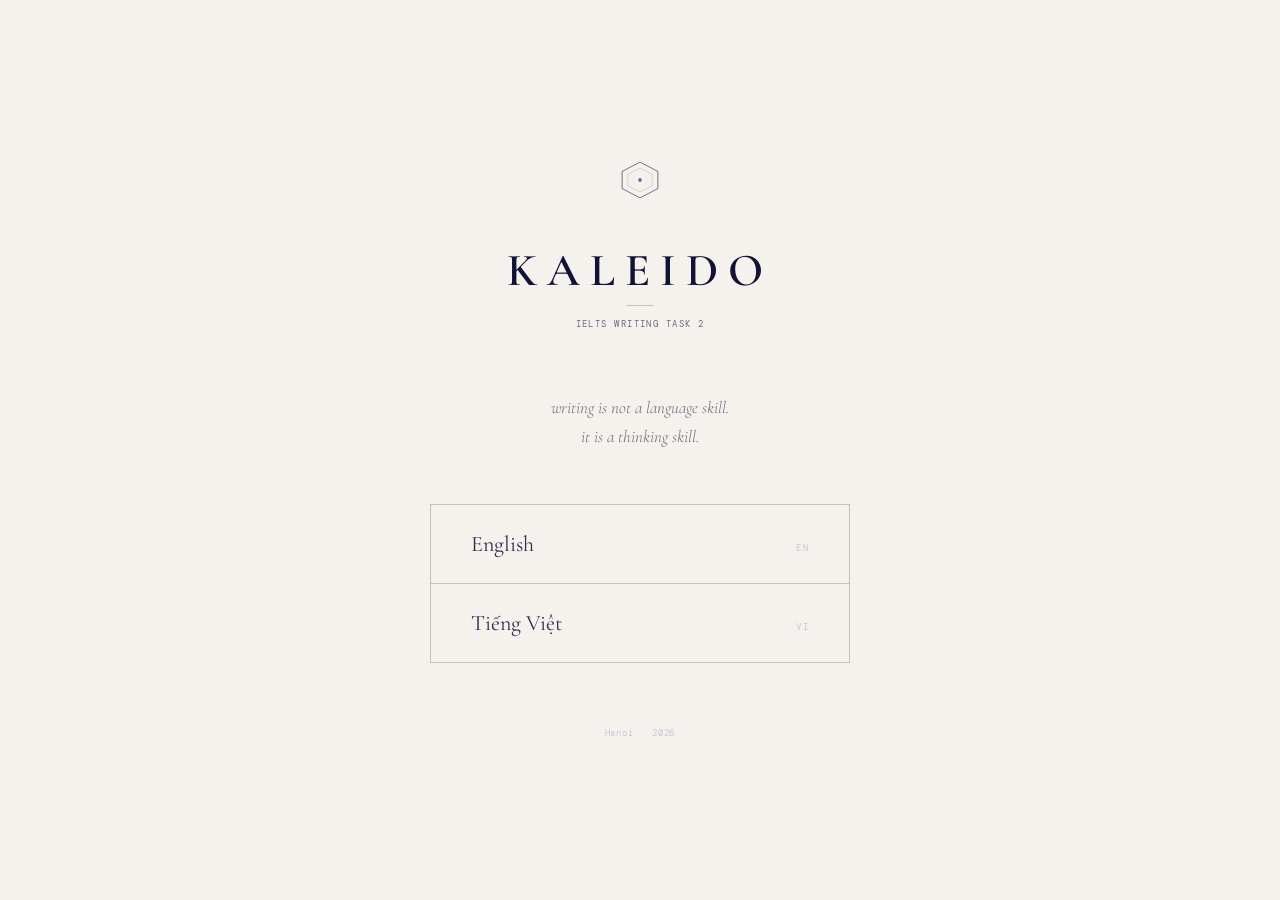
==== commit 611ea3ca: "design(selector): apply handoff design — paper bg, hex mark, stacked choices Co-Authored-By: Claude " ====
--- a/index.html
+++ b/index.html
@@ -1,328 +1,273 @@
 <!DOCTYPE html>
 <html lang="en">
 <head>
-  <meta charset="UTF-8">
-  <meta name="viewport" content="width=device-width, initial-scale=1.0">
-  <meta name="description" content="Kaleido — IELTS Writing Task 2">
-  <title>Kaleido</title>
-  <link rel="preconnect" href="https://fonts.googleapis.com">
-  <link rel="preconnect" href="https://fonts.gstatic.com" crossorigin>
-  <link href="https://fonts.googleapis.com/css2?family=Cormorant+Garamond:ital,wght@0,400;0,500;0,600;1,400;1,500;1,600&family=DM+Mono:wght@400&display=swap" rel="stylesheet">
-
-  <style>
-    *, *::before, *::after { box-sizing: border-box; margin: 0; padding: 0; }
-
-    :root {
-      --ink:     #111236;
-      --paper:   #F5F1EC;
-      --signal:  #5B6FA6;
-      --mid:     rgba(245,241,236,0.62);
-      --dim:     rgba(245,241,236,0.32);
-      --dimmer:  rgba(245,241,236,0.12);
-      --serif:   'Cormorant Garamond', Georgia, serif;
-      --mono:    'DM Mono', 'Courier New', monospace;
-    }
-
-    html, body {
-      height: 100%;
-      overflow: hidden;
-    }
-
-    body {
-      background: var(--ink);
-      color: var(--paper);
-      font-family: var(--serif);
-      display: flex;
-      align-items: center;
-      justify-content: center;
-      min-height: 100dvh;
-      -webkit-font-smoothing: antialiased;
-    }
-
-    canvas {
-      position: fixed;
-      inset: 0;
-      pointer-events: none;
-      z-index: 0;
-    }
-
-    /* ── stage ──────────────────────────────────────── */
-    .stage {
-      position: relative;
-      z-index: 1;
-      width: min(680px, 100vw - 48px);
-      animation: rise 1.1s cubic-bezier(0.22, 1, 0.36, 1) both;
-    }
-
-    @keyframes rise {
-      from { opacity: 0; transform: translateY(28px); }
-      to   { opacity: 1; transform: translateY(0); }
-    }
-
-    /* ── wordmark ───────────────────────────────────── */
-    .wordmark {
-      text-align: center;
-      font-family: var(--serif);
-      font-size: clamp(3.2rem, 11vw, 6rem);
-      font-weight: 600;
-      letter-spacing: 0.22em;
-      text-transform: uppercase;
-      color: var(--paper);
-      line-height: 1;
-      margin-bottom: 0.6rem;
-    }
-
-    .tagline {
-      text-align: center;
-      font-family: var(--mono);
-      font-size: clamp(0.58rem, 1.5vw, 0.7rem);
-      letter-spacing: 0.2em;
-      text-transform: uppercase;
-      color: var(--dim);
-    }
-
-    /* ── rule ───────────────────────────────────────── */
-    .rule {
-      display: block;
-      width: 1px;
-      height: 52px;
-      background: linear-gradient(to bottom, transparent, rgba(245,241,236,0.22), transparent);
-      margin: 2.4rem auto;
-      animation: rise 1.1s 0.15s cubic-bezier(0.22, 1, 0.36, 1) both;
-    }
-
-    /* ── choices ────────────────────────────────────── */
-    .choices {
-      display: grid;
-      grid-template-columns: 1fr 1px 1fr;
-      animation: rise 1.1s 0.25s cubic-bezier(0.22, 1, 0.36, 1) both;
-    }
-
-    .v-rule {
-      background: rgba(245,241,236,0.1);
-      align-self: stretch;
-    }
-
-    .panel {
-      display: flex;
-      flex-direction: column;
-      align-items: center;
-      justify-content: center;
-      gap: 0.6rem;
-      padding: 2.8rem 2rem;
-      text-decoration: none;
-      color: var(--paper);
-      border: 1px solid rgba(245,241,236,0.1);
-      cursor: pointer;
-      transition: background 0.22s, border-color 0.22s;
-      position: relative;
-      overflow: hidden;
-    }
-
-    .panel::after {
-      content: '';
-      position: absolute;
-      inset: 0;
-      background: radial-gradient(ellipse at center, rgba(91,111,166,0.08) 0%, transparent 70%);
-      opacity: 0;
-      transition: opacity 0.3s;
-    }
-
-    .panel:hover {
-      background: rgba(245,241,236,0.035);
-      border-color: rgba(245,241,236,0.3);
-    }
-
-    .panel:hover::after { opacity: 1; }
-
-    .panel--en { border-right: none; }
-    .panel--vi { border-left: none; }
-
-    .panel__name {
-      font-family: var(--serif);
-      font-size: clamp(1.4rem, 4.5vw, 2rem);
-      font-weight: 500;
-      letter-spacing: 0.04em;
-      color: var(--paper);
-      transition: letter-spacing 0.3s;
-    }
-
-    .panel:hover .panel__name {
-      letter-spacing: 0.08em;
-    }
-
-    .panel__code {
-      font-family: var(--mono);
-      font-size: 0.62rem;
-      letter-spacing: 0.18em;
-      text-transform: uppercase;
-      color: var(--dim);
-    }
-
-    .panel__arrow {
-      font-family: var(--mono);
-      font-size: 0.7rem;
-      color: var(--signal);
-      opacity: 0;
-      transform: translateX(-6px);
-      transition: opacity 0.22s, transform 0.22s;
-      letter-spacing: 0.08em;
-    }
-
-    .panel:hover .panel__arrow {
-      opacity: 1;
-      transform: translateX(0);
-    }
-
-    /* ── mobile ─────────────────────────────────────── */
-    @media (max-width: 480px) {
-      .choices {
-        grid-template-columns: 1fr;
-        grid-template-rows: 1fr auto 1fr;
-      }
-      .v-rule {
-        width: auto;
-        height: 1px;
-      }
-      .panel--en { border-right: 1px solid rgba(245,241,236,0.1); border-bottom: none; }
-      .panel--vi { border-left: 1px solid rgba(245,241,236,0.1); border-top: none; }
-      .panel { padding: 2.4rem 2rem; }
-    }
-  </style>
+<meta charset="UTF-8">
+<meta name="viewport" content="width=device-width, initial-scale=1.0">
+<title>KALEIDO — IELTS Writing Task 2</title>
+<link rel="preconnect" href="https://fonts.googleapis.com">
+<link rel="preconnect" href="https://fonts.gstatic.com" crossorigin>
+<link href="https://fonts.googleapis.com/css2?family=Cormorant+Garamond:ital,wght@0,300;0,400;0,600;1,300;1,400&family=DM+Mono:wght@400&display=swap" rel="stylesheet">
+<style>
+*, *::before, *::after { box-sizing: border-box; margin: 0; padding: 0; }
+
+html, body {
+  height: 100%;
+}
+
+body {
+  background: #F5F1EC;
+  display: flex;
+  align-items: center;
+  justify-content: center;
+  min-height: 100vh;
+}
+
+.k-root {
+  background: #F5F1EC;
+  min-height: 100vh;
+  width: 100%;
+  display: flex;
+  flex-direction: column;
+  align-items: center;
+  justify-content: center;
+  padding: 100px 48px;
+  position: relative;
+  overflow: hidden;
+}
+
+.k-bg {
+  position: fixed;
+  inset: 0;
+  pointer-events: none;
+  overflow: hidden;
+}
+
+.k-bq {
+  position: absolute;
+  font-family: 'DM Mono', monospace;
+  font-size: 10px;
+  color: rgba(17,18,54,0.028);
+  white-space: nowrap;
+  letter-spacing: 0.02em;
+}
+
+.k-body {
+  position: relative;
+  z-index: 2;
+  display: flex;
+  flex-direction: column;
+  align-items: center;
+  text-align: center;
+  width: 100%;
+  max-width: 420px;
+}
+
+.k-mark {
+  margin-bottom: 44px;
+  opacity: 0;
+  animation: kr 1.1s cubic-bezier(0.16,1,0.3,1) 0s forwards;
+}
+
+.k-word {
+  font-family: 'Cormorant Garamond', serif;
+  font-weight: 600;
+  font-size: 46px;
+  letter-spacing: 0.22em;
+  color: #111236;
+  line-height: 1;
+  margin-bottom: 12px;
+  opacity: 0;
+  animation: kr 1.1s cubic-bezier(0.16,1,0.3,1) 0.1s forwards;
+}
+
+.k-rule {
+  width: 28px;
+  height: 0.5px;
+  background: #C9C0B4;
+  margin: 0 auto 12px;
+  opacity: 0;
+  animation: kr 0.9s ease 0.2s forwards;
+}
+
+.k-sub {
+  font-family: 'DM Mono', monospace;
+  font-size: 9px;
+  letter-spacing: 0.16em;
+  color: #6B6A82;
+  text-transform: uppercase;
+  margin-bottom: 64px;
+  opacity: 0;
+  animation: kr 0.9s ease 0.26s forwards;
+}
+
+.k-intro {
+  font-family: 'Cormorant Garamond', serif;
+  font-style: italic;
+  font-weight: 300;
+  font-size: 17px;
+  color: #6B6A82;
+  line-height: 1.7;
+  margin-bottom: 52px;
+  opacity: 0;
+  animation: kr 0.9s ease 0.34s forwards;
+  max-width: 300px;
+}
+
+.k-choices {
+  display: flex;
+  flex-direction: column;
+  width: 100%;
+  opacity: 0;
+  animation: kr 0.8s ease 0.46s forwards;
+  border: 0.5px solid #C9C0B4;
+}
+
+.k-choice {
+  background: transparent;
+  border: none;
+  outline: none;
+  padding: 28px 40px;
+  cursor: pointer;
+  display: flex;
+  align-items: baseline;
+  justify-content: space-between;
+  position: relative;
+  overflow: hidden;
+  text-decoration: none;
+}
+
+.k-choice + .k-choice {
+  border-top: 0.5px solid #C9C0B4;
+}
+
+.k-choice::after {
+  content: '';
+  position: absolute;
+  inset: 0;
+  background: #111236;
+  opacity: 0;
+  transition: opacity 0.26s ease;
+}
+
+.k-choice:hover::after { opacity: 1; }
+.k-choice:hover .k-cn { color: #F5F1EC; }
+.k-choice:hover .k-cl { color: #5B6FA6; }
+
+.k-cn {
+  font-family: 'Cormorant Garamond', serif;
+  font-size: 22px;
+  font-weight: 400;
+  color: #2E2D4E;
+  transition: color 0.26s ease;
+  line-height: 1;
+  position: relative;
+  z-index: 1;
+}
+
+.k-cl {
+  font-family: 'DM Mono', monospace;
+  font-size: 9px;
+  letter-spacing: 0.16em;
+  color: #C8C6D8;
+  transition: color 0.26s ease;
+  position: relative;
+  z-index: 1;
+}
+
+.k-foot {
+  font-family: 'DM Mono', monospace;
+  font-size: 9px;
+  letter-spacing: 0.1em;
+  color: #C8C6D8;
+  margin-top: 64px;
+  opacity: 0;
+  animation: kr 0.7s ease 0.64s forwards;
+}
+
+@keyframes kr {
+  from { opacity: 0; transform: translateY(8px); }
+  to   { opacity: 1; transform: translateY(0); }
+}
+</style>
 </head>
 <body>
 
-  <canvas id="bg"></canvas>
-
-  <div class="stage">
-    <p class="wordmark">Kaleido</p>
-    <p class="tagline">IELTS &thinsp;Writing Task 2</p>
-
-    <span class="rule"></span>
-
-    <div class="choices">
-      <a class="panel panel--en" href="/en">
-        <span class="panel__name">English</span>
-        <span class="panel__code">EN</span>
-        <span class="panel__arrow">enter &rarr;</span>
+<div class="k-bg" id="kbg" aria-hidden="true"></div>
+
+<div class="k-root">
+  <div class="k-body">
+
+    <div class="k-mark">
+      <svg width="38" height="38" viewBox="0 0 100 100" fill="none" xmlns="http://www.w3.org/2000/svg">
+        <polygon points="50,3 97,27.5 97,72.5 50,97 3,72.5 3,27.5" stroke="#111236" stroke-width="1.5" fill="none"/>
+        <polygon points="50,18 82,35 82,65 50,82 18,65 18,35" stroke="#111236" stroke-width="1" fill="none" opacity="0.36"/>
+        <polygon points="50,33 67,42 67,58 50,67 33,58 33,42" stroke="#111236" stroke-width="0.7" fill="none" opacity="0.14"/>
+        <circle cx="50" cy="50" r="5" fill="#5B6FA6"/>
+      </svg>
+    </div>
+
+    <div class="k-word">KALEIDO</div>
+    <div class="k-rule"></div>
+    <div class="k-sub">IELTS Writing Task 2</div>
+
+    <div class="k-intro">
+      writing is not a language skill.<br>it is a thinking skill.
+    </div>
+
+    <div class="k-choices">
+      <a href="/en" class="k-choice">
+        <span class="k-cn">English</span>
+        <span class="k-cl">EN</span>
       </a>
-      <div class="v-rule"></div>
-      <a class="panel panel--vi" href="/vi">
-        <span class="panel__name">Tiếng Việt</span>
-        <span class="panel__code">VI</span>
-        <span class="panel__arrow">vào &rarr;</span>
+      <a href="/vi" class="k-choice">
+        <span class="k-cn">Tiếng Việt</span>
+        <span class="k-cl">VI</span>
       </a>
     </div>
+
+    <div class="k-foot">Hanoi · 2026</div>
+
   </div>
-
-  <script>
-    (function () {
-      const cvs = document.getElementById('bg');
-      const ctx = cvs.getContext('2d');
-      let W = 0, H = 0;
-
-      function resize() {
-        W = cvs.width  = window.innerWidth;
-        H = cvs.height = window.innerHeight;
-      }
-      resize();
-      window.addEventListener('resize', resize);
-
-      const QUESTIONS = [
-        "Should schools prioritize life skills over academics?",
-        "Should education serve society or individual ambitions?",
-        "Universities: workforce prep or personal development?",
-        "Are music, art and drama as important as core subjects?",
-        "Should financial education be compulsory?",
-        "When should children start a foreign language?",
-        "Are teenagers too reliant on technology for learning?",
-        "Has remote work impaired general work habits?",
-        "Are smartphones destroying social interaction?",
-        "Has social media changed interaction for the better?",
-        "Does technology make life more complex, not simpler?",
-        "Should tourist flights be discouraged?",
-        "Should clean water be provided free to every home?",
-        "Is the fashion industry harmful to the environment?",
-        "Should governments limit household waste?",
-        "Who bears responsibility for managing transport pollution?",
-        "Can economic success and a clean environment coexist?",
-        "Should private cars be taxed to fund public transport?",
-        "Is globalisation making cultures increasingly similar?",
-        "Is salary more important than job satisfaction?",
-        "Should parental leave be equal for men and women?",
-        "Does workplace stress cause significant illness?",
-        "Could AI replace teachers in the future?",
-      ];
-
-      const MAX = 32;
-      const particles = [];
-
-      class Particle {
-        constructor(cold) {
-          this.text   = QUESTIONS[~~(Math.random() * QUESTIONS.length)];
-          this.size   = 10 + Math.random() * 2.5;
-          this.base   = 0.22 + Math.random() * 0.14;
-          this.opacity = cold ? this.base : 0;
-          if (cold) {
-            this.x = 60 + Math.random() * Math.max(W - 120, 60);
-            this.y = 60 + Math.random() * Math.max(H - 120, 60);
-          } else {
-            const edge = ~~(Math.random() * 4);
-            if      (edge === 0) { this.x = -200; this.y = Math.random() * H; }
-            else if (edge === 1) { this.x = W+200; this.y = Math.random() * H; }
-            else if (edge === 2) { this.x = Math.random() * W; this.y = -25; }
-            else                 { this.x = Math.random() * W; this.y = H+25; }
-          }
-          const a = cold
-            ? Math.random() * Math.PI * 2
-            : Math.atan2(H / 2 - this.y, W / 2 - this.x) + (Math.random() - 0.5) * 1.1;
-          const s = 0.07 + Math.random() * 0.13;
-          this.vx = Math.cos(a) * s;
-          this.vy = Math.sin(a) * s;
-        }
-        update(dt) {
-          this.x += this.vx * dt * 60;
-          this.y += this.vy * dt * 60;
-          if (this.x < -280) this.x = W + 120;
-          if (this.x > W+280) this.x = -120;
-          if (this.y < -35) this.y = H + 35;
-          if (this.y > H+35) this.y = -35;
-          this.opacity = Math.min(this.opacity + dt * 0.4, this.base);
-        }
-        draw() {
-          ctx.save();
-          ctx.globalAlpha = this.opacity;
-          ctx.font = `${this.size}px 'DM Mono', monospace`;
-          ctx.fillStyle = '#F5F1EC';
-          ctx.fillText(this.text, this.x, this.y);
-          ctx.restore();
-        }
-      }
-
-      for (let i = 0; i < 10; i++) particles.push(new Particle(true));
-
-      let last = null, spawnTimer = 0;
-      function frame(ts) {
-        if (!last) last = ts;
-        const dt = Math.min((ts - last) / 1000, 0.05);
-        last = ts;
-        ctx.clearRect(0, 0, W, H);
-        spawnTimer += dt * 1000;
-        if (particles.length < MAX && spawnTimer > 380) {
-          particles.push(new Particle(false));
-          spawnTimer = 0;
-        }
-        particles.forEach(p => { p.update(dt); p.draw(); });
-        requestAnimationFrame(frame);
-      }
-
-      if (document.fonts && document.fonts.ready) {
-        document.fonts.ready.then(() => requestAnimationFrame(frame));
-      } else {
-        setTimeout(() => requestAnimationFrame(frame), 400);
-      }
-    })();
-  </script>
-
+</div>
+
+<script>
+const qs = [
+  "Should governments invest more in public transport?",
+  "Is technology making us less creative?",
+  "Some people think education should be free.",
+  "Is globalisation a positive development?",
+  "Does social media do more harm than good?",
+  "Should the arts receive government funding?",
+  "Is online learning as effective?",
+  "Should voting be compulsory?",
+  "Is fast fashion an environmental problem?",
+  "Should capital punishment be abolished?",
+  "Is space exploration a waste of money?",
+  "Should wealthy nations help poorer ones?",
+  "Is economic growth more important than the environment?",
+  "Do celebrities have a responsibility to be role models?",
+  "Should children learn a second language from birth?",
+  "Does workplace stress cause significant illness?",
+  "Should private cars be taxed to fund public transport?",
+  "Is globalisation making cultures increasingly similar?",
+  "Should financial literacy be taught in schools?",
+  "Are smartphones destroying social interaction?",
+  "Could AI replace teachers in the future?",
+  "Should governments limit household waste?"
+];
+
+const bg = document.getElementById('kbg');
+qs.forEach((q, i) => {
+  const el = document.createElement('div');
+  el.className = 'k-bq';
+  el.textContent = q;
+  const col = i % 3;
+  const row = Math.floor(i / 3);
+  el.style.left = (col / 3 * 84 + 3 + ((i * 37 + 11) % 11 - 5)) + '%';
+  el.style.top  = (row / Math.ceil(qs.length / 3) * 88 + 3 + ((i * 53 + 7) % 9 - 4)) + '%';
+  el.style.transform = `rotate(${((i * 17) % 8 - 4) * 0.2}deg)`;
+  bg.appendChild(el);
+});
+</script>
 </body>
 </html>
